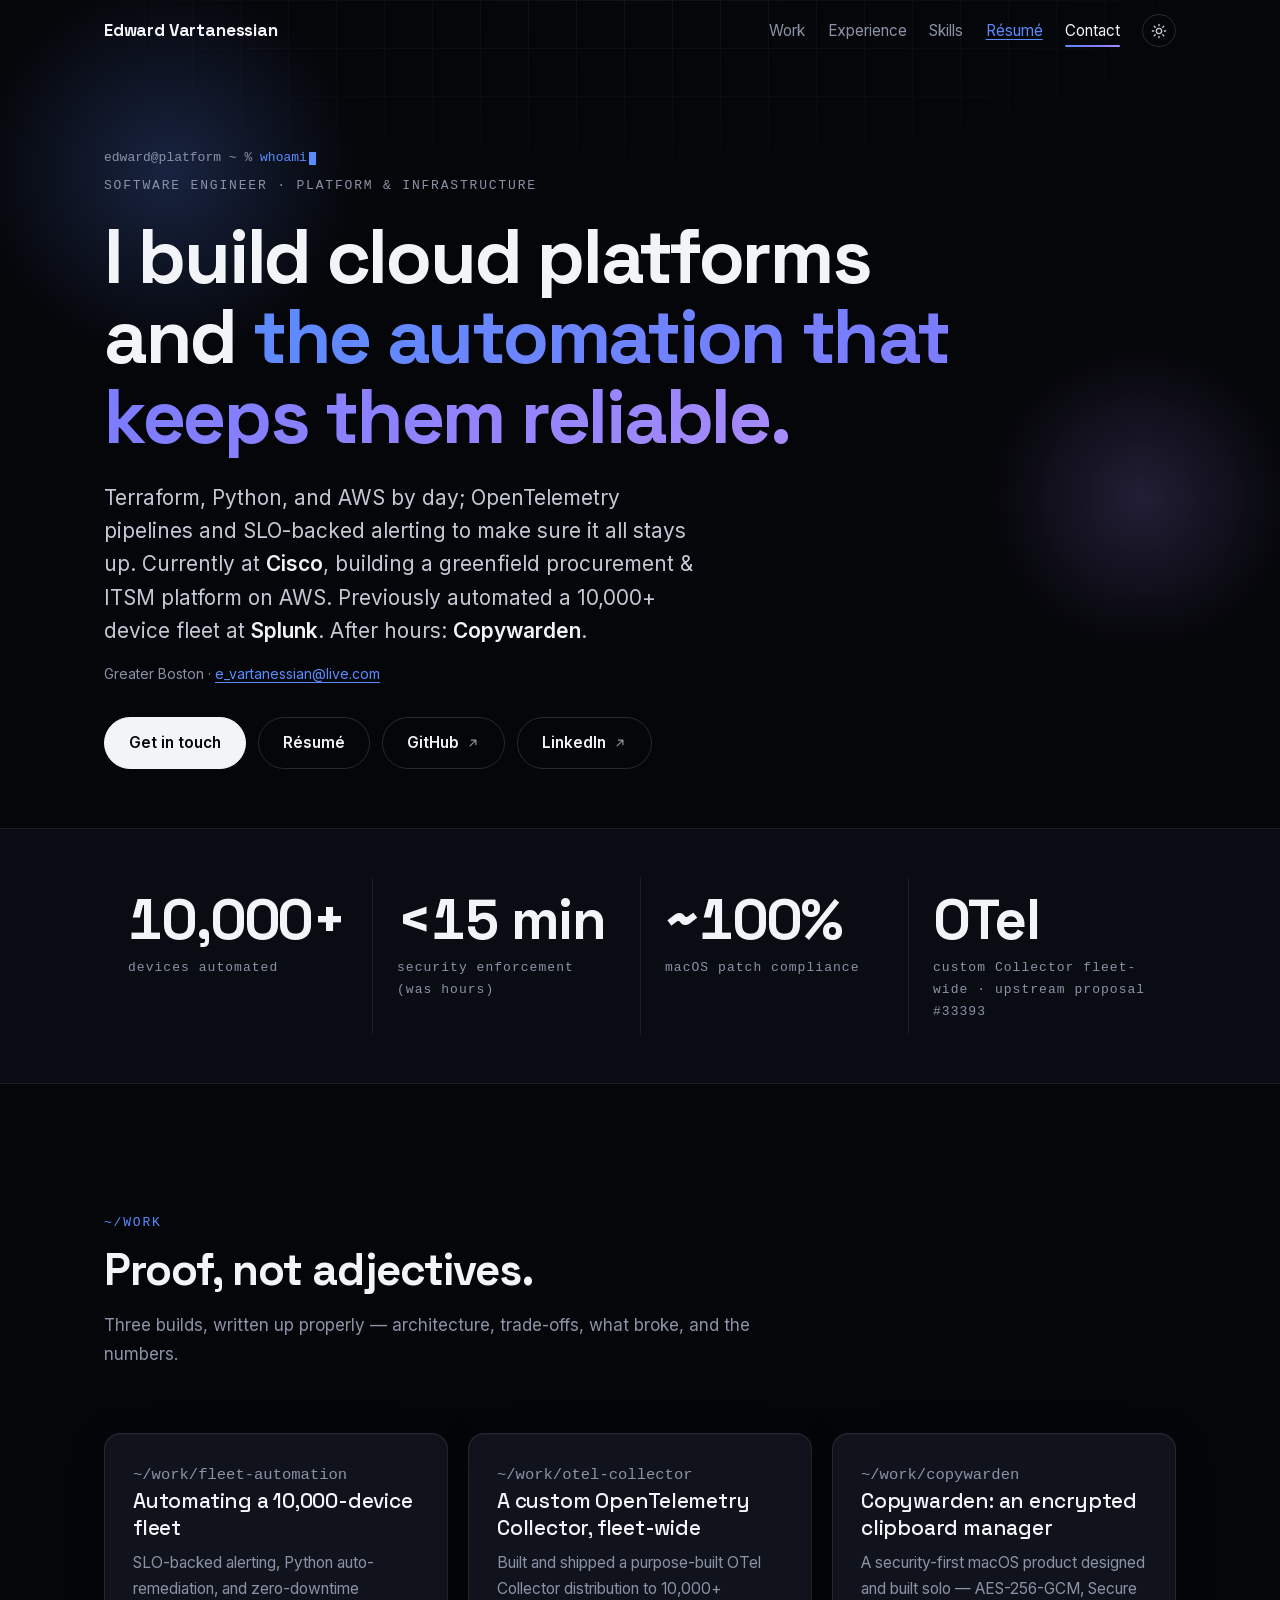
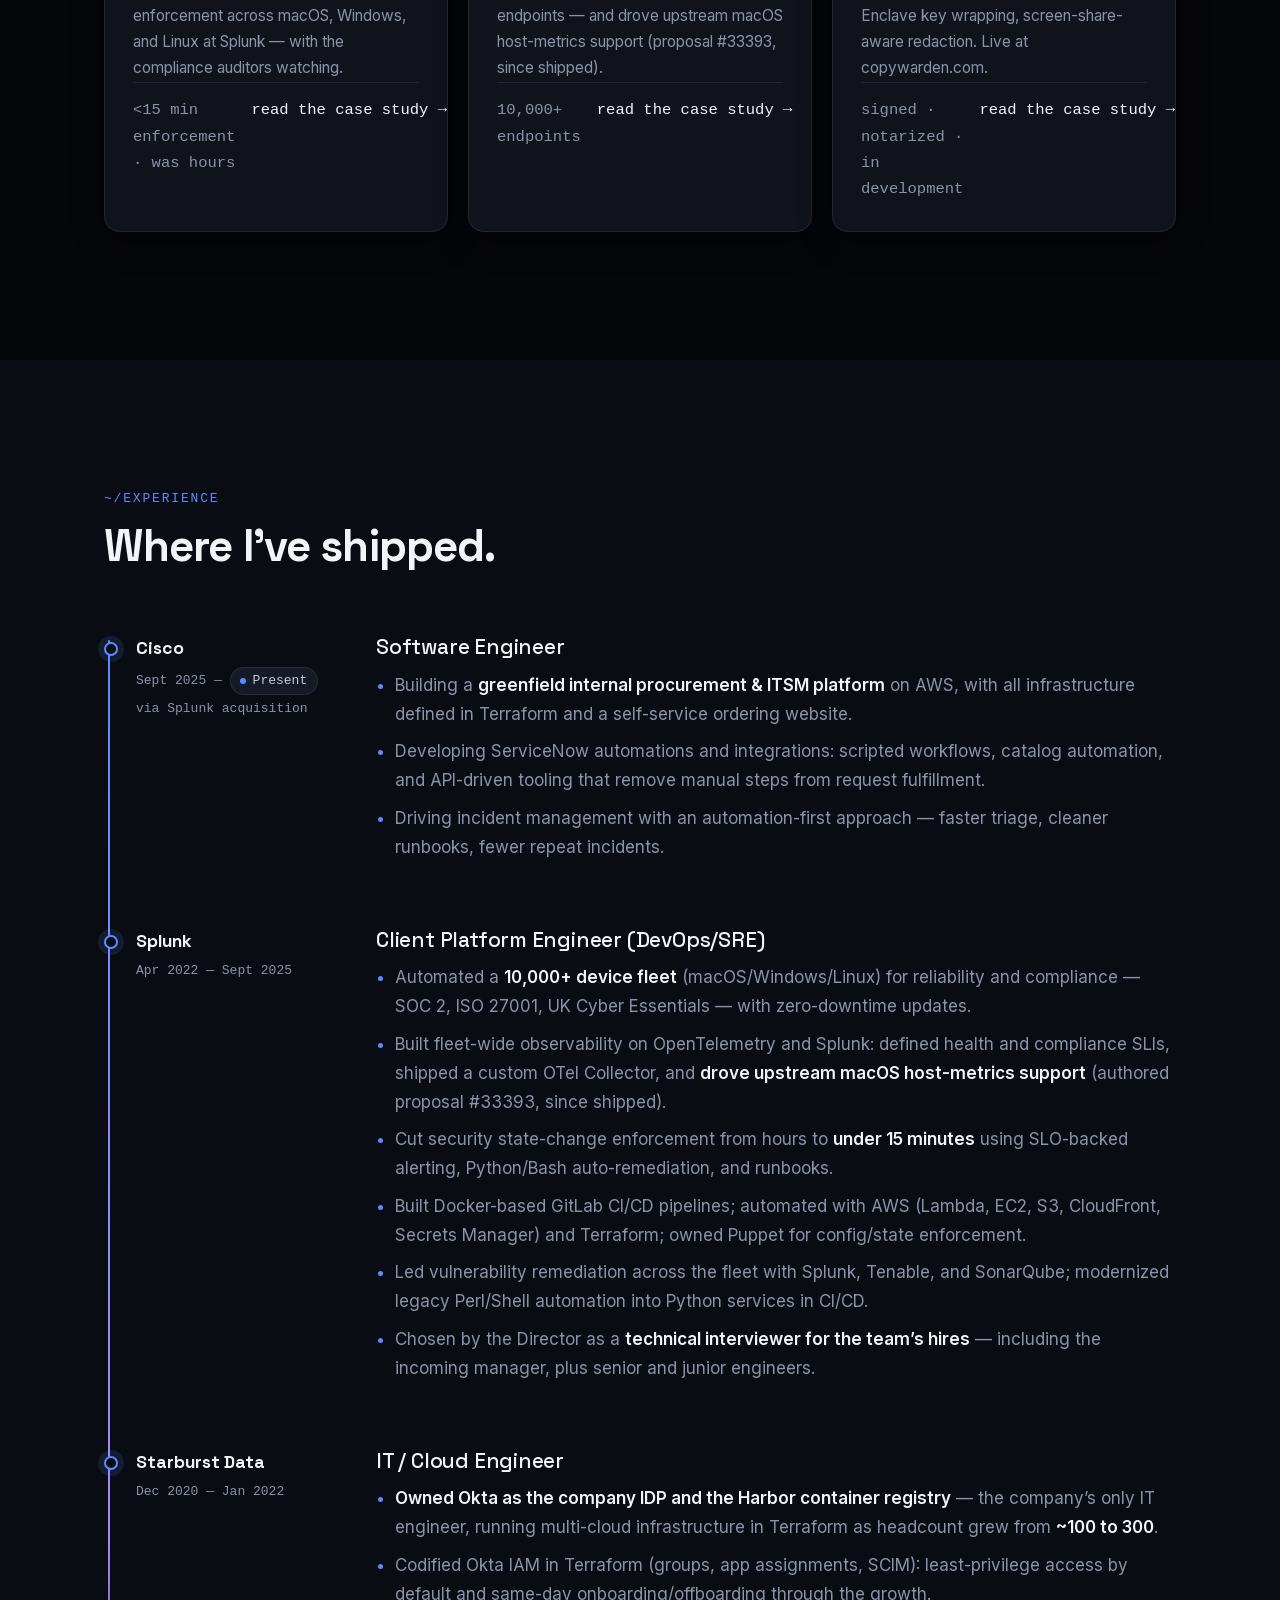
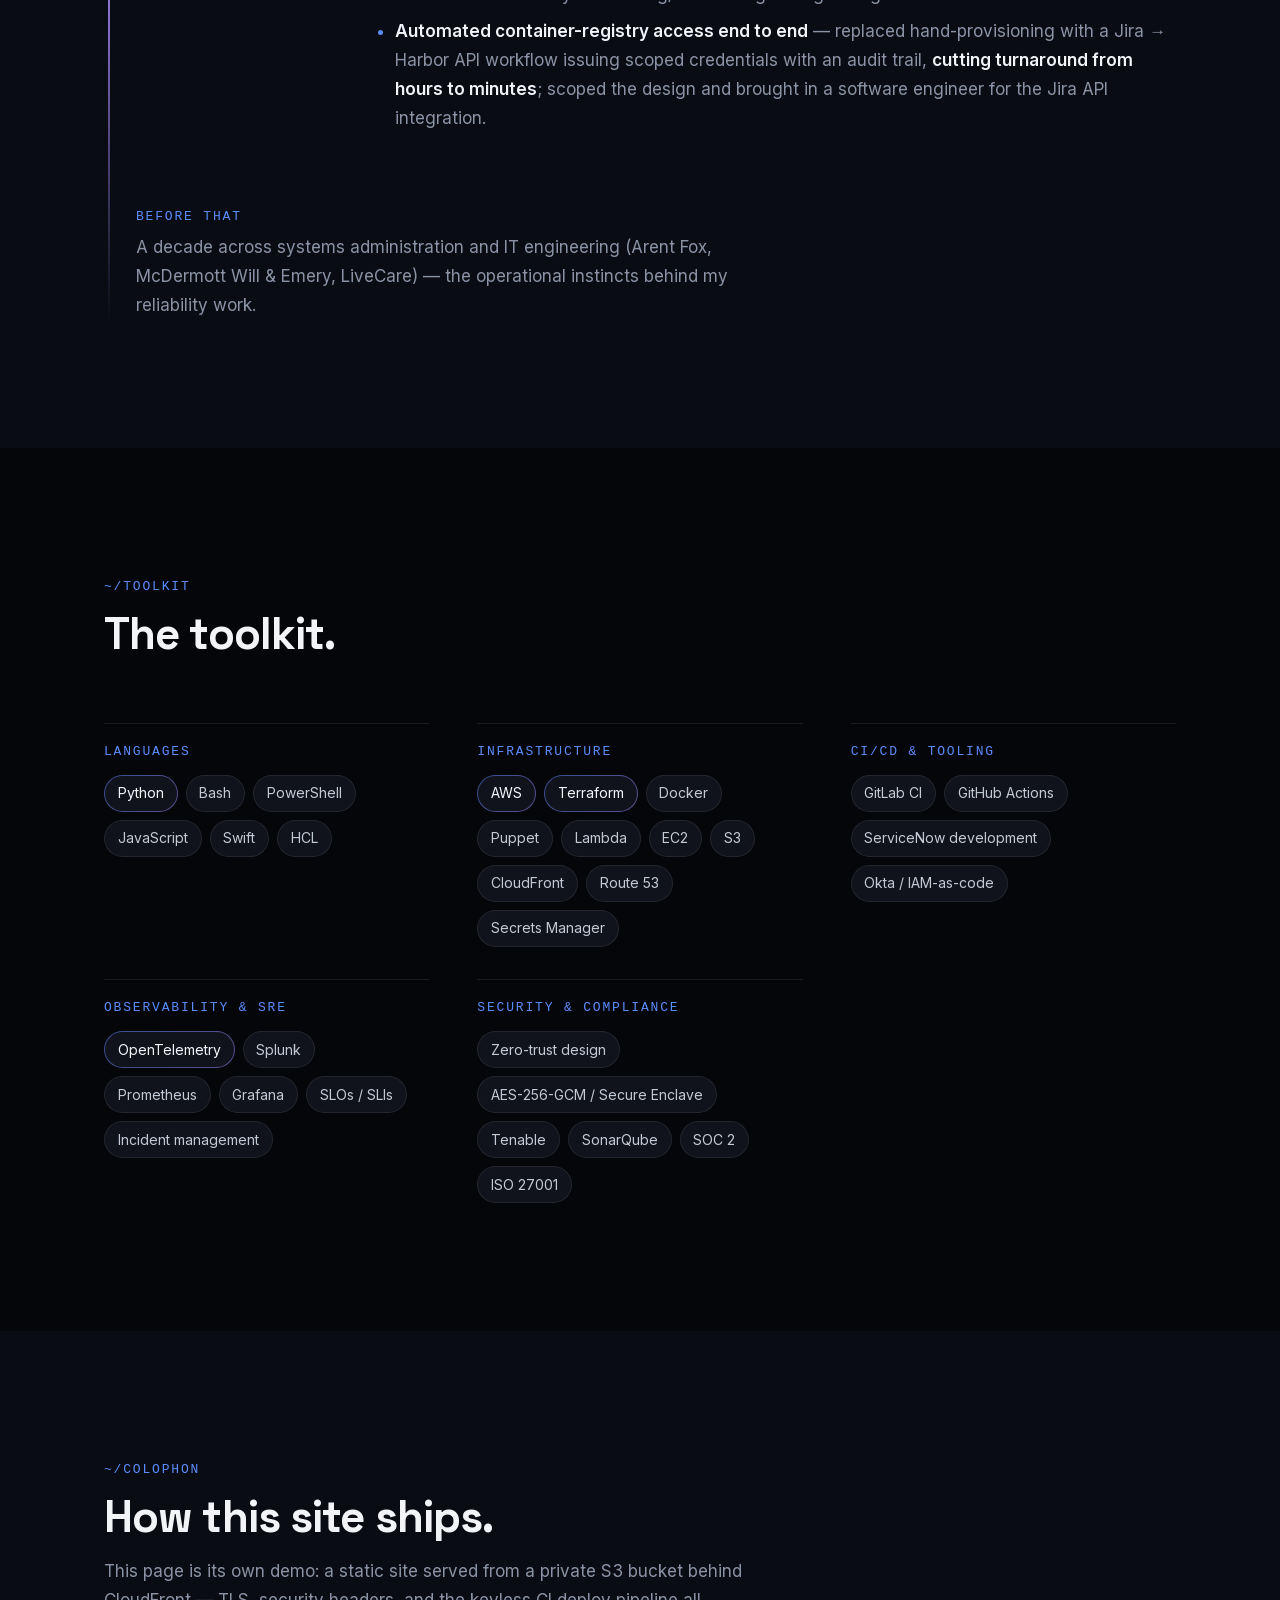
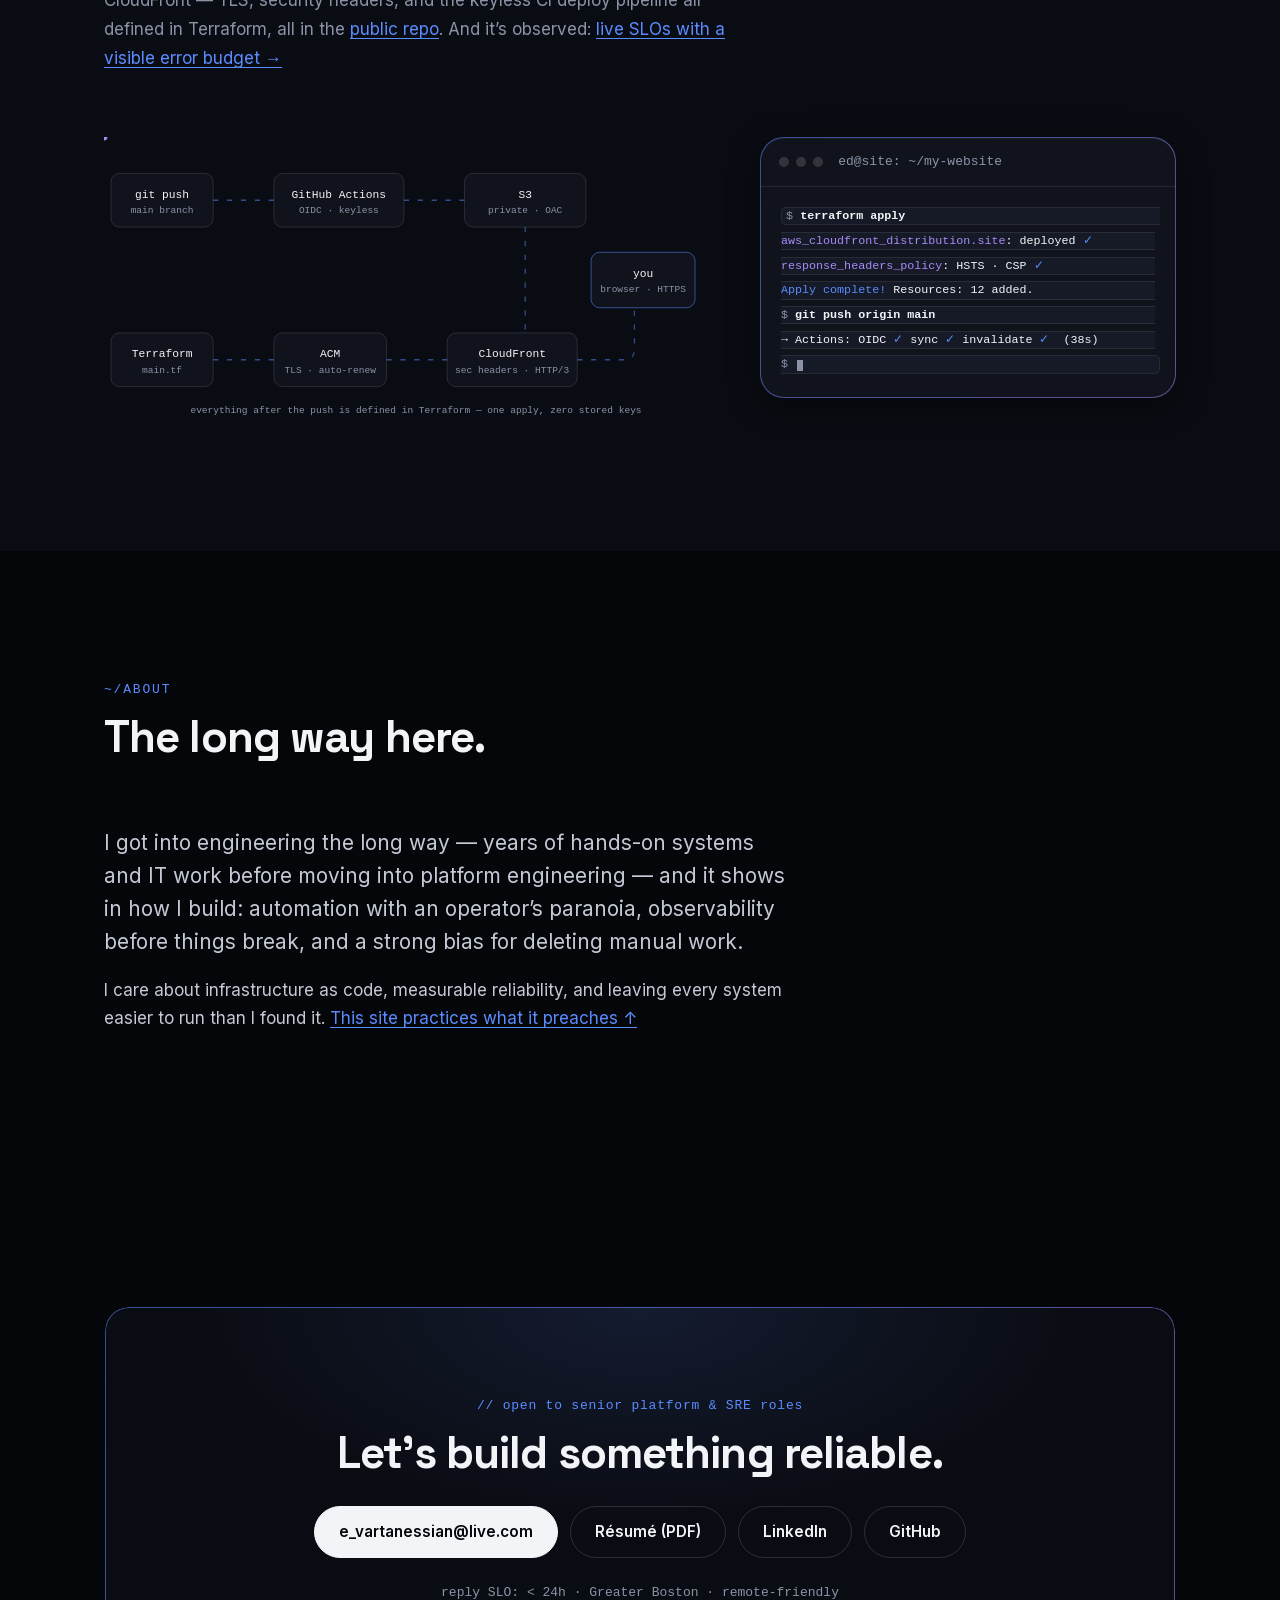
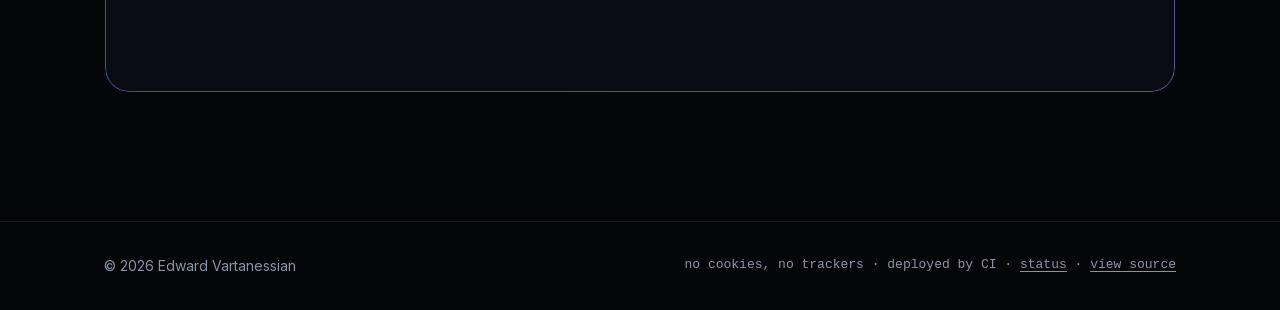
==== index.html @ 8033a89b "Surface the hiring-panel credential; it was missing from the PDF Ed was chosen by his Director to in" ====
<!DOCTYPE html>
<html lang="en">
<head>
  <meta charset="UTF-8">
  <meta name="viewport" content="width=device-width, initial-scale=1.0">
  <title>Edward Vartanessian — Software Engineer, Platform &amp; Infrastructure</title>
  <meta name="description" content="Edward Vartanessian is a software engineer in Greater Boston who builds cloud platforms and the automation that keeps them reliable — Terraform, Python, AWS, and OpenTelemetry observability.">
  <link rel="canonical" href="https://evartanessian.dev/">
  <meta property="og:title" content="Edward Vartanessian — Software Engineer, Platform &amp; Infrastructure">
  <meta property="og:description" content="I build cloud platforms and the automation that keeps them reliable.">
  <meta property="og:type" content="website">
  <meta property="og:url" content="https://evartanessian.dev/">
  <meta property="og:image" content="https://evartanessian.dev/assets/og/home.png">
  <meta name="theme-color" content="#05060a">
  <link rel="icon" href="assets/favicon.svg" type="image/svg+xml">
  <link rel="apple-touch-icon" href="assets/apple-touch-icon.png">
  <script src="theme-init.js"></script>
  <link rel="stylesheet" href="styles.css">
  <script type="application/ld+json">
  {
    "@context": "https://schema.org",
    "@type": "Person",
    "name": "Edward Vartanessian",
    "jobTitle": "Software Engineer — Platform & Infrastructure",
    "url": "https://evartanessian.dev",
    "email": "mailto:e_vartanessian@live.com",
    "sameAs": [
      "https://www.linkedin.com/in/evartanessian",
      "https://github.com/eddiev2",
      "https://copywarden.com"
    ],
    "address": { "@type": "PostalAddress", "addressLocality": "Boston", "addressRegion": "MA", "addressCountry": "US" }
  }
  </script>
</head>
<body>
  <a class="skip-link" href="#main">Skip to content</a>

  <header class="site-header" id="site-header">
    <nav class="nav" aria-label="Primary">
      <a class="nav-name" href="#top">Edward Vartanessian</a>
      <div class="nav-links">
        <a href="#work" data-spy>Work</a>
        <a href="#experience" data-spy>Experience</a>
        <a href="#skills" data-spy class="nav-hide-sm">Skills</a>
        <a href="resume.pdf" class="nav-hide-sm">Résumé</a>
        <a href="#contact" data-spy>Contact</a>
        <button id="theme-toggle" class="theme-toggle" aria-label="Switch to light theme" title="Toggle theme">
          <svg class="icon-sun" viewBox="0 0 24 24" width="16" height="16" fill="none" stroke="currentColor" stroke-width="2" stroke-linecap="round" aria-hidden="true"><circle cx="12" cy="12" r="4"/><path d="M12 2v2m0 16v2M4.9 4.9l1.4 1.4m11.4 11.4 1.4 1.4M2 12h2m16 0h2M4.9 19.1l1.4-1.4m11.4-11.4 1.4-1.4"/></svg>
          <svg class="icon-moon" viewBox="0 0 24 24" width="16" height="16" fill="none" stroke="currentColor" stroke-width="2" stroke-linecap="round" stroke-linejoin="round" aria-hidden="true"><path d="M21 12.8A9 9 0 1 1 11.2 3a7 7 0 0 0 9.8 9.8Z"/></svg>
        </button>
      </div>
    </nav>
  </header>

  <main id="main">
    <div id="nav-sentinel" aria-hidden="true"></div>

    <!-- ======================= Hero ======================= -->
    <section class="hero" id="top">
      <div class="hero-bg" aria-hidden="true">
        <div class="hero-grid"></div>
        <div class="orb orb-a"></div>
        <div class="orb orb-b"></div>
      </div>
      <div class="container hero-inner">
        <p class="hero-term" aria-label="Terminal prompt: whoami">
          <span class="prompt">edward@platform ~ %</span>
          <span id="typed">whoami</span><span class="caret" aria-hidden="true"></span>
        </p>
        <p class="hero-kicker hero-role">Software Engineer · Platform &amp; Infrastructure</p>
        <h1 class="hero-title">I build cloud platforms and <span class="gradient-text">the automation that keeps them&nbsp;reliable.</span></h1>
        <p class="hero-sub">
          Terraform, Python, and AWS by day; OpenTelemetry pipelines and SLO-backed alerting to
          make sure it all stays up. Currently at <strong>Cisco</strong>, building a greenfield
          procurement &amp; ITSM platform on AWS. Previously automated a 10,000+ device fleet at
          <strong>Splunk</strong>. After hours: <strong>Copywarden</strong>.
        </p>
        <p class="hero-meta">Greater Boston · <a href="mailto:e_vartanessian@live.com">e_vartanessian@live.com</a></p>
        <div class="hero-actions">
          <a class="btn btn-primary" href="#contact">Get in touch</a>
          <a class="btn" href="resume.pdf">Résumé</a>
          <a class="btn" href="https://github.com/eddiev2" rel="me noopener" target="_blank">GitHub<svg viewBox="0 0 24 24" width="14" height="14" fill="none" stroke="currentColor" stroke-width="2" stroke-linecap="round" stroke-linejoin="round" aria-hidden="true"><path d="M7 17 17 7M9 7h8v8"/></svg></a>
          <a class="btn" href="https://www.linkedin.com/in/evartanessian" rel="me noopener" target="_blank">LinkedIn<svg viewBox="0 0 24 24" width="14" height="14" fill="none" stroke="currentColor" stroke-width="2" stroke-linecap="round" stroke-linejoin="round" aria-hidden="true"><path d="M7 17 17 7M9 7h8v8"/></svg></a>
        </div>
      </div>
    </section>

    <!-- ======================= Stats ======================= -->
    <section class="stats" aria-label="Career statistics">
      <div class="container">
        <dl class="stats-grid">
          <div class="stat" data-reveal>
            <dd class="stat-value" data-count-to="10000" data-suffix="+">10,000+</dd>
            <dt class="stat-label">devices automated</dt>
          </div>
          <div class="stat" data-reveal style="--reveal-delay: 80ms">
            <dd class="stat-value" data-count-to="15" data-prefix="&lt;" data-suffix=" min">&lt;15 min</dd>
            <dt class="stat-label">security enforcement (was hours)</dt>
          </div>
          <div class="stat" data-reveal style="--reveal-delay: 160ms">
            <dd class="stat-value" data-count-to="100" data-prefix="~" data-suffix="%">~100%</dd>
            <dt class="stat-label">macOS patch compliance</dt>
          </div>
          <div class="stat" data-reveal style="--reveal-delay: 240ms">
            <dd class="stat-value stat-badge">OTel</dd>
            <dt class="stat-label">custom Collector fleet-wide · upstream proposal #33393</dt>
          </div>
        </dl>
      </div>
    </section>

    <!-- ======================= Selected work ======================= -->
    <section class="section" id="work">
      <div class="container">
        <header class="section-head" data-reveal>
          <p class="eyebrow">~/work</p>
          <h2>Proof, not adjectives.</h2>
          <p class="section-sub">Three builds, written up properly — architecture, trade-offs, what
            broke, and the numbers.</p>
        </header>
        <div class="cards">
          <a class="card card-link" href="work/fleet-automation.html" data-reveal>
            <p class="card-path">~/work/fleet-automation</p>
            <h3>Automating a 10,000-device fleet</h3>
            <p>
              SLO-backed alerting, Python auto-remediation, and zero-downtime enforcement across
              macOS, Windows, and Linux at Splunk — with the compliance auditors watching.
            </p>
            <p class="card-cta"><span>&lt;15 min enforcement · was hours</span><span class="cta-read">read the case study →</span></p>
          </a>
          <a class="card card-link" href="work/otel-collector.html" data-reveal style="--reveal-delay: 80ms">
            <p class="card-path">~/work/otel-collector</p>
            <h3>A custom OpenTelemetry Collector, fleet-wide</h3>
            <p>
              Built and shipped a purpose-built OTel Collector distribution to 10,000+ endpoints —
              and drove upstream macOS host-metrics support (proposal #33393, since shipped).
            </p>
            <p class="card-cta"><span>10,000+ endpoints</span><span class="cta-read">read the case study →</span></p>
          </a>
          <a class="card card-link" href="work/copywarden.html" data-reveal style="--reveal-delay: 160ms">
            <p class="card-path">~/work/copywarden</p>
            <h3>Copywarden: an encrypted clipboard manager</h3>
            <p>
              A security-first macOS product designed and built solo — AES-256-GCM,
              Secure Enclave key wrapping, screen-share-aware redaction. Live at copywarden.com.
            </p>
            <p class="card-cta"><span>signed · notarized · in development</span><span class="cta-read">read the case study →</span></p>
          </a>
        </div>
      </div>
    </section>

    <!-- ======================= Experience ======================= -->
    <section class="section section-alt" id="experience">
      <div class="container">
        <header class="section-head" data-reveal>
          <p class="eyebrow">~/experience</p>
          <h2>Where I&rsquo;ve shipped.</h2>
        </header>

        <div class="timeline">
          <article class="job" data-reveal>
            <div class="job-side">
              <p class="job-company">Cisco</p>
              <p class="job-dates">Sept 2025 — <span class="pill-present"><span class="pulse-dot" aria-hidden="true"></span>Present</span></p>
              <p class="job-note">via Splunk acquisition</p>
            </div>
            <div class="job-body">
              <h3>Software Engineer</h3>
              <ul>
                <li>Building a <strong>greenfield internal procurement &amp; ITSM platform</strong> on AWS,
                    with all infrastructure defined in Terraform and a self-service ordering website.</li>
                <li>Developing ServiceNow automations and integrations: scripted workflows, catalog
                    automation, and API-driven tooling that remove manual steps from request fulfillment.</li>
                <li>Driving incident management with an automation-first approach — faster triage,
                    cleaner runbooks, fewer repeat incidents.</li>
              </ul>
            </div>
          </article>

          <article class="job" data-reveal>
            <div class="job-side">
              <p class="job-company">Splunk</p>
              <p class="job-dates">Apr 2022 — Sept 2025</p>
            </div>
            <div class="job-body">
              <h3>Client Platform Engineer (DevOps/SRE)</h3>
              <ul>
                <li>Automated a <strong>10,000+ device fleet</strong> (macOS/Windows/Linux) for reliability
                    and compliance — SOC 2, ISO 27001, UK Cyber Essentials — with zero-downtime updates.</li>
                <li>Built fleet-wide observability on OpenTelemetry and Splunk: defined health and
                    compliance SLIs, shipped a custom OTel Collector, and <strong>drove upstream macOS
                    host-metrics support</strong> (authored proposal #33393, since shipped).</li>
                <li>Cut security state-change enforcement from hours to <strong>under 15 minutes</strong>
                    using SLO-backed alerting, Python/Bash auto-remediation, and runbooks.</li>
                <li>Built Docker-based GitLab CI/CD pipelines; automated with AWS (Lambda, EC2, S3,
                    CloudFront, Secrets Manager) and Terraform; owned Puppet for config/state enforcement.</li>
                <li>Led vulnerability remediation across the fleet with Splunk, Tenable, and SonarQube;
                    modernized legacy Perl/Shell automation into Python services in CI/CD.</li>
                <li>Chosen by the Director as a <strong>technical interviewer for the team&rsquo;s
                    hires</strong> — including the incoming manager, plus senior and junior engineers.</li>
              </ul>
            </div>
          </article>

          <article class="job" data-reveal>
            <div class="job-side">
              <p class="job-company">Starburst Data</p>
              <p class="job-dates">Dec 2020 — Jan 2022</p>
            </div>
            <div class="job-body">
              <h3>IT / Cloud Engineer</h3>
              <ul>
                <li><strong>Owned Okta as the company IDP and the Harbor container registry</strong> —
                    the company&rsquo;s only IT engineer, running multi-cloud infrastructure in Terraform
                    as headcount grew from <strong>~100 to 300</strong>.</li>
                <li>Codified Okta IAM in Terraform (groups, app assignments, SCIM): least-privilege
                    access by default and same-day onboarding/offboarding through the growth.</li>
                <li><strong>Automated container-registry access end to end</strong> — replaced
                    hand-provisioning with a Jira → Harbor API workflow issuing scoped credentials with
                    an audit trail, <strong>cutting turnaround from hours to minutes</strong>; scoped
                    the design and brought in a software engineer for the Jira API integration.</li>
              </ul>
            </div>
          </article>

          <p class="earlier" data-reveal>
            <span class="eyebrow">before that</span>
            A decade across systems administration and IT engineering (Arent Fox, McDermott Will &amp;
            Emery, LiveCare) — the operational instincts behind my reliability work.
          </p>
        </div>
      </div>
    </section>

    <!-- ======================= Skills ======================= -->
    <section class="section" id="skills">
      <div class="container">
        <header class="section-head" data-reveal>
          <p class="eyebrow">~/toolkit</p>
          <h2>The toolkit.</h2>
        </header>
        <div class="skills-grid">
          <div class="skill-group" data-reveal>
            <h3 class="eyebrow">Languages</h3>
            <ul class="chips">
              <li class="chip chip-hi">Python</li><li class="chip">Bash</li><li class="chip">PowerShell</li><li class="chip">JavaScript</li><li class="chip">Swift</li><li class="chip">HCL</li>
            </ul>
          </div>
          <div class="skill-group" data-reveal style="--reveal-delay: 60ms">
            <h3 class="eyebrow">Infrastructure</h3>
            <ul class="chips">
              <li class="chip chip-hi">AWS</li><li class="chip chip-hi">Terraform</li><li class="chip">Docker</li><li class="chip">Puppet</li><li class="chip">Lambda</li><li class="chip">EC2</li><li class="chip">S3</li><li class="chip">CloudFront</li><li class="chip">Route 53</li><li class="chip">Secrets Manager</li>
            </ul>
          </div>
          <div class="skill-group" data-reveal style="--reveal-delay: 120ms">
            <h3 class="eyebrow">CI/CD &amp; Tooling</h3>
            <ul class="chips">
              <li class="chip">GitLab CI</li><li class="chip">GitHub Actions</li><li class="chip">ServiceNow development</li><li class="chip">Okta / IAM-as-code</li>
            </ul>
          </div>
          <div class="skill-group" data-reveal style="--reveal-delay: 180ms">
            <h3 class="eyebrow">Observability &amp; SRE</h3>
            <ul class="chips">
              <li class="chip chip-hi">OpenTelemetry</li><li class="chip">Splunk</li><li class="chip">Prometheus</li><li class="chip">Grafana</li><li class="chip">SLOs / SLIs</li><li class="chip">Incident management</li>
            </ul>
          </div>
          <div class="skill-group" data-reveal style="--reveal-delay: 240ms">
            <h3 class="eyebrow">Security &amp; Compliance</h3>
            <ul class="chips">
              <li class="chip">Zero-trust design</li><li class="chip">AES-256-GCM / Secure Enclave</li><li class="chip">Tenable</li><li class="chip">SonarQube</li><li class="chip">SOC 2</li><li class="chip">ISO 27001</li>
            </ul>
          </div>
        </div>
      </div>
    </section>

    <!-- ======================= Built in public ======================= -->
    <section class="section section-alt" id="colophon">
      <div class="container">
        <header class="section-head" data-reveal>
          <p class="eyebrow">~/colophon</p>
          <h2>How this site ships.</h2>
          <p class="section-sub">This page is its own demo: a static site served from a
            private S3 bucket behind CloudFront — TLS, security headers, and the keyless CI deploy
            pipeline all defined in Terraform, all in the
            <a href="https://github.com/eddiev2" rel="noopener" target="_blank">public repo</a>.
            And it&rsquo;s observed: <a href="observability.html">live SLOs with a visible error
            budget →</a></p>
        </header>
        <div class="colophon-grid">
          <figure class="diagram-wrap" data-reveal>
            <svg class="diagram" viewBox="0 0 720 330" role="img" aria-labelledby="diag-title diag-desc">
              <title id="diag-title">Deployment architecture</title>
              <desc id="diag-desc">git push triggers GitHub Actions, which assumes an AWS role via OIDC with no stored keys and syncs the site to a private S3 bucket. CloudFront serves the bucket over HTTPS with security headers, using an auto-renewing ACM certificate. Terraform defines all of the AWS infrastructure.</desc>
              <g class="d-row">
                <rect x="8" y="42" width="118" height="62" rx="10"/>
                <text x="67" y="70" class="d-label">git push</text>
                <text x="67" y="88" class="d-sub">main branch</text>

                <rect x="196" y="42" width="150" height="62" rx="10"/>
                <text x="271" y="70" class="d-label">GitHub Actions</text>
                <text x="271" y="88" class="d-sub">OIDC · keyless</text>

                <rect x="416" y="42" width="140" height="62" rx="10"/>
                <text x="486" y="70" class="d-label">S3</text>
                <text x="486" y="88" class="d-sub">private · OAC</text>

                <path class="d-edge" d="M126 73 H196"/>
                <path class="d-edge" d="M346 73 H416"/>
                <path class="d-edge" d="M486 104 V226"/>
              </g>
              <g class="d-you">
                <rect x="562" y="133" width="120" height="64" rx="10"/>
                <text x="622" y="161" class="d-label">you</text>
                <text x="622" y="179" class="d-sub">browser · HTTPS</text>
              </g>
              <g class="d-row">
                <rect x="8" y="226" width="118" height="62" rx="10"/>
                <text x="67" y="254" class="d-label">Terraform</text>
                <text x="67" y="272" class="d-sub">main.tf</text>

                <rect x="196" y="226" width="130" height="62" rx="10"/>
                <text x="261" y="254" class="d-label">ACM</text>
                <text x="261" y="272" class="d-sub">TLS · auto-renew</text>

                <rect x="396" y="226" width="150" height="62" rx="10"/>
                <text x="471" y="254" class="d-label">CloudFront</text>
                <text x="471" y="272" class="d-sub">sec headers · HTTP/3</text>

                <path class="d-edge" d="M126 257 H196"/>
                <path class="d-edge" d="M326 257 H396"/>
                <path class="d-edge" d="M546 257 H600 Q612 257 612 245 V197"/>
                <text x="360" y="318" class="d-sub">everything after the push is defined in Terraform — one apply, zero stored keys</text>
              </g>
              <circle class="packet" r="4" aria-hidden="true"/>
            </svg>
            <figcaption class="visually-hidden">Architecture of this website&rsquo;s deployment pipeline.</figcaption>
          </figure>

          <div class="terminal" data-reveal style="--reveal-delay: 120ms">
            <div class="terminal-bar" aria-hidden="true">
              <span class="t-dot"></span><span class="t-dot"></span><span class="t-dot"></span>
              <span class="t-title">ed@site: ~/my-website</span>
            </div>
            <pre class="terminal-body" aria-label="Terminal output of terraform apply and git push"><code><span class="t-line"><span class="t-prompt">$</span> <span class="t-cmd">terraform apply</span></span>
<span class="t-line"><span class="t-res">aws_cloudfront_distribution.site</span>: deployed <span class="t-ok">✓</span></span>
<span class="t-line"><span class="t-res">response_headers_policy</span>: HSTS · CSP <span class="t-ok">✓</span></span>
<span class="t-line"><span class="t-ok">Apply complete!</span> Resources: 12 added.</span>
<span class="t-line"><span class="t-prompt">$</span> <span class="t-cmd">git push origin main</span></span>
<span class="t-line">→ Actions: OIDC <span class="t-ok">✓</span> sync <span class="t-ok">✓</span> invalidate <span class="t-ok">✓</span>  (38s)</span>
<span class="t-line"><span class="t-prompt">$</span> <span class="t-caret"></span></span></code></pre>
          </div>
        </div>
      </div>
    </section>

    <!-- ======================= About ======================= -->
    <section class="section" id="about">
      <div class="container">
        <header class="section-head" data-reveal>
          <p class="eyebrow">~/about</p>
          <h2>The long way here.</h2>
        </header>
        <div class="about-body" data-reveal>
          <p class="lead">
            I got into engineering the long way — years of hands-on systems and IT work before
            moving into platform engineering — and it shows in how I build: automation with an
            operator&rsquo;s paranoia, observability before things break, and a strong bias for
            deleting manual work.
          </p>
          <p>
            I care about infrastructure as code, measurable reliability, and leaving every system
            easier to run than I found it. <a href="#colophon">This site practices what it preaches ↑</a>
          </p>
        </div>
      </div>
    </section>

    <!-- ======================= Contact ======================= -->
    <section class="section" id="contact">
      <div class="container">
        <div class="cta" data-reveal>
          <p class="eyebrow">// open to senior platform &amp; SRE roles</p>
          <h2>Let&rsquo;s build something reliable.</h2>
          <div class="cta-actions">
            <a class="btn btn-primary" href="mailto:e_vartanessian@live.com">e_vartanessian@live.com</a>
            <a class="btn" href="resume.pdf">Résumé (PDF)</a>
            <a class="btn" href="https://www.linkedin.com/in/evartanessian" rel="me noopener" target="_blank">LinkedIn</a>
            <a class="btn" href="https://github.com/eddiev2" rel="me noopener" target="_blank">GitHub</a>
          </div>
          <p class="cta-slo">reply SLO: &lt; 24h · Greater Boston · remote-friendly</p>
        </div>
      </div>
    </section>
  </main>

  <footer class="site-footer">
    <div class="container footer-row">
      <p>© 2026 Edward Vartanessian</p>
      <p class="footer-mono">no cookies, no trackers · deployed by CI · <a href="observability.html">status</a> · <a href="https://github.com/eddiev2" rel="noopener" target="_blank">view source</a></p>
    </div>
  </footer>

  <script src="script.js"></script>
  <script src="rum.js" defer></script>
</body>
</html>
---- styles.css ----
/* ===========================================================================
   Edward Vartanessian — personal site v2
   Dark-first. Vanilla CSS, no build step. Space Grotesk + Inter + system mono.
   Motion: transform/opacity only, fully gated behind prefers-reduced-motion.
   =========================================================================== */

/* Self-hosted variable fonts (latin subset) — no third-party requests. */
@font-face {
  font-family: "Space Grotesk";
  src: url("assets/fonts/space-grotesk-var-latin.woff2") format("woff2");
  font-weight: 300 700;
  font-style: normal;
  font-display: swap;
  unicode-range: U+0000-00FF, U+0131, U+0152-0153, U+02BB-02BC, U+02C6, U+02DA, U+02DC, U+2000-206F, U+2074, U+20AC, U+2122, U+2191, U+2193, U+2212, U+2215, U+FEFF, U+FFFD;
}
@font-face {
  font-family: "Inter";
  src: url("assets/fonts/inter-var-latin.woff2") format("woff2");
  font-weight: 100 900;
  font-style: normal;
  font-display: swap;
  unicode-range: U+0000-00FF, U+0131, U+0152-0153, U+02BB-02BC, U+02C6, U+02DA, U+02DC, U+2000-206F, U+2074, U+20AC, U+2122, U+2191, U+2193, U+2212, U+2215, U+FEFF, U+FFFD;
}

/* Metric-tuned fallback so the display face doesn't jump on font swap */
@font-face {
  font-family: "Space Grotesk Fallback";
  src: local("Arial");
  size-adjust: 105%;
  ascent-override: 98%;
}

/* ----------------------------- Tokens: dark (default) -------------------- */
:root {
  --bg-0: #05060a;
  --bg-1: #0a0c13;
  --surface: #10131c;
  --surface-2: #161a26;
  --border: rgba(255, 255, 255, 0.08);
  --border-strong: rgba(255, 255, 255, 0.14);
  --text-hi: #f2f4f8;
  --text: #c3c9d5;
  --text-muted: #8a93a6;
  --accent: #5b8cff;
  --accent-2: #a78bfa;
  --grad: linear-gradient(135deg, #5b8cff 0%, #7c7cff 50%, #a78bfa 100%);
  --grad-border: linear-gradient(135deg, rgba(91, 140, 255, 0.55), rgba(167, 139, 250, 0.55));
  --glow-blue: rgba(91, 140, 255, 0.22);
  --glow-purple: rgba(167, 139, 250, 0.18);
  --btn-bg: #f2f4f8;
  --btn-fg: #05060a;
  --nav-bg: rgba(5, 6, 10, 0.62);
  --grid-line: rgba(255, 255, 255, 0.045);
  --shadow-card: inset 0 1px 0 rgba(255, 255, 255, 0.04), 0 8px 32px rgba(0, 0, 0, 0.45);
  --shadow-glow: 0 0 48px -12px rgba(91, 140, 255, 0.35);
  --font-display: "Space Grotesk", "Space Grotesk Fallback", "Helvetica Neue", Arial, sans-serif;
  --font-body: "Inter", -apple-system, "Segoe UI", Roboto, "Helvetica Neue", Arial, sans-serif;
  --font-mono: ui-monospace, "SF Mono", SFMono-Regular, Menlo, Consolas, monospace;
  --container: 72rem;
  color-scheme: dark;
}

/* ----------------------------- Tokens: light ------------------------------ */
:root[data-theme="light"] {
  --bg-0: #fafbfe;
  --bg-1: #f2f4fa;
  --surface: #ffffff;
  --surface-2: #edf0f7;
  --border: rgba(11, 18, 32, 0.1);
  --border-strong: rgba(11, 18, 32, 0.18);
  --text-hi: #0b1220;
  --text: #333d52;
  --text-muted: #5a657d;
  --accent: #2557d6;
  --accent-2: #6d28d9;
  --grad: linear-gradient(135deg, #2557d6 0%, #4f46e5 50%, #6d28d9 100%);
  --grad-border: linear-gradient(135deg, rgba(37, 87, 214, 0.45), rgba(109, 40, 217, 0.45));
  --glow-blue: rgba(37, 87, 214, 0.1);
  --glow-purple: rgba(109, 40, 217, 0.08);
  --btn-bg: #0b1220;
  --btn-fg: #ffffff;
  --nav-bg: rgba(250, 251, 254, 0.72);
  --grid-line: rgba(11, 18, 32, 0.05);
  --shadow-card: 0 1px 2px rgba(11, 18, 32, 0.06), 0 12px 32px rgba(11, 18, 32, 0.08);
  --shadow-glow: 0 12px 40px -12px rgba(37, 87, 214, 0.25);
  color-scheme: light;
}

/* ----------------------------- Type scale --------------------------------- */
:root {
  --fs-display: clamp(2.6rem, 1.2rem + 5.5vw, 4.75rem);
  --fs-h2: clamp(1.8rem, 1.1rem + 2.6vw, 2.75rem);
  --fs-h3: clamp(1.125rem, 1rem + 0.4vw, 1.3rem);
  --fs-stat: clamp(2.25rem, 1.3rem + 3.2vw, 3.5rem);
  --fs-body: clamp(1rem, 0.96rem + 0.2vw, 1.0625rem);
  --fs-lead: clamp(1.1rem, 1rem + 0.6vw, 1.3rem);
  --fs-mono: 0.8125rem;
  --fs-small: 0.875rem;
}

/* ----------------------------- Base --------------------------------------- */
* { box-sizing: border-box; }

@media (prefers-reduced-motion: no-preference) {
  html { scroll-behavior: smooth; }
}

body {
  margin: 0;
  font-family: var(--font-body);
  font-size: var(--fs-body);
  line-height: 1.7;
  background: var(--bg-0);
  color: var(--text);
  -webkit-font-smoothing: antialiased;
  overflow-x: hidden;
}

h1, h2, h3 { font-family: var(--font-display); color: var(--text-hi); }
h2 { font-size: var(--fs-h2); font-weight: 700; letter-spacing: -0.02em; line-height: 1.1; margin: 0 0 1rem; }
h3 { font-size: var(--fs-h3); font-weight: 500; letter-spacing: -0.01em; line-height: 1.3; margin: 0 0 0.5rem; }

a { color: var(--accent); text-decoration-thickness: 1px; text-underline-offset: 3px; }
a:hover { color: var(--accent-2); }

:focus-visible { outline: 2px solid var(--accent); outline-offset: 3px; border-radius: 4px; }

::selection { background: rgba(91, 140, 255, 0.35); color: var(--text-hi); }
.gradient-text::selection { -webkit-text-fill-color: var(--text-hi); }

.container {
  max-width: var(--container);
  margin: 0 auto;
  padding-inline: clamp(1.25rem, 4vw, 2.5rem);
}

section { scroll-margin-top: 5.5rem; }

.visually-hidden {
  position: absolute; width: 1px; height: 1px; margin: -1px;
  clip-path: inset(50%); overflow: hidden; white-space: nowrap;
}

.skip-link {
  position: fixed;
  top: 0.75rem; left: -999px;
  background: var(--btn-bg); color: var(--btn-fg);
  padding: 0.55rem 1.1rem; border-radius: 999px;
  font-weight: 600; text-decoration: none;
  z-index: 100;
}
.skip-link:focus { left: 0.75rem; }

/* Eyebrow: the mono connective tissue */
.eyebrow {
  display: block;
  font-family: var(--font-mono);
  font-size: var(--fs-mono);
  font-weight: 400;
  text-transform: uppercase;
  letter-spacing: 0.14em;
  color: var(--accent);
  margin: 0 0 0.75rem;
}

/* Gradient text with graceful fallback */
.gradient-text { color: var(--accent); padding-right: 0.05em; }
@supports ((-webkit-background-clip: text) or (background-clip: text)) {
  .gradient-text {
    background: var(--grad);
    -webkit-background-clip: text;
    background-clip: text;
    -webkit-text-fill-color: transparent;
    color: var(--text-hi);
  }
}

/* ----------------------------- Nav ---------------------------------------- */
.site-header {
  position: fixed;
  inset: 0 0 auto;
  z-index: 10;
  border-bottom: 1px solid transparent;
  transition: background-color 0.25s ease, border-color 0.25s ease;
}

body.scrolled .site-header {
  background: var(--nav-bg);
  -webkit-backdrop-filter: blur(14px) saturate(1.4);
  backdrop-filter: blur(14px) saturate(1.4);
  border-bottom-color: var(--border);
}
@supports not (backdrop-filter: blur(1px)) {
  body.scrolled .site-header { background: var(--bg-0); }
}

.nav {
  max-width: var(--container);
  margin: 0 auto;
  padding: 0.85rem clamp(1.25rem, 4vw, 2.5rem);
  display: flex;
  align-items: center;
  justify-content: space-between;
  gap: 1rem;
}

.nav-name {
  font-family: var(--font-display);
  font-weight: 700;
  letter-spacing: -0.01em;
  color: var(--text-hi);
  text-decoration: none;
}

.nav-links { display: flex; align-items: center; gap: 1.4rem; font-size: 0.95rem; }

.nav-links a[data-spy] {
  position: relative;
  color: var(--text-muted);
  text-decoration: none;
  padding-block: 0.25rem;
}
.nav-links a[data-spy]::after {
  content: "";
  position: absolute;
  left: 0; right: 0; bottom: 0;
  height: 2px;
  background: var(--grad);
  border-radius: 2px;
  transform: scaleX(0);
  transform-origin: left;
  transition: transform 0.2s ease;
}
.nav-links a[data-spy]:hover,
.nav-links a[aria-current="true"] { color: var(--text-hi); }
.nav-links a[data-spy]:hover::after,
.nav-links a[aria-current="true"]::after { transform: scaleX(1); }

.theme-toggle {
  display: grid;
  place-items: center;
  border: 1px solid var(--border-strong);
  background: transparent;
  color: var(--text);
  border-radius: 999px;
  width: 2.1rem;
  height: 2.1rem;
  cursor: pointer;
  transition: border-color 0.2s ease, color 0.2s ease;
}
.theme-toggle:hover { border-color: var(--accent); color: var(--accent); }
.theme-toggle svg { grid-area: 1 / 1; transition: opacity 0.25s ease; }
/* dark shows sun (tap → light); light shows moon */
.icon-moon { opacity: 0; }
:root[data-theme="light"] .icon-sun { opacity: 0; }
:root[data-theme="light"] .icon-moon { opacity: 1; }

@media (max-width: 540px) {
  .nav-links { gap: 0.9rem; font-size: 0.88rem; }
  .nav-hide-sm { display: none; }
}

/* ----------------------------- Hero --------------------------------------- */
.hero {
  position: relative;
  min-height: min(92svh, 56rem);
  display: flex;
  align-items: center;
  overflow: hidden;
  padding-top: 5.5rem;
}

.hero-bg { position: absolute; inset: 0; pointer-events: none; }

.hero-grid {
  position: absolute;
  inset: 0 0 40% 0;
  background-image: url("data:image/svg+xml,%3Csvg xmlns='http://www.w3.org/2000/svg' width='48' height='48'%3E%3Cpath d='M48 .5H.5V48' fill='none' stroke='%23ffffff' stroke-opacity='.05'/%3E%3C/svg%3E");
  -webkit-mask-image: radial-gradient(ellipse 80% 60% at 50% 0%, black, transparent 72%);
  mask-image: radial-gradient(ellipse 80% 60% at 50% 0%, black, transparent 72%);
}
:root[data-theme="light"] .hero-grid {
  background-image: url("data:image/svg+xml,%3Csvg xmlns='http://www.w3.org/2000/svg' width='48' height='48'%3E%3Cpath d='M48 .5H.5V48' fill='none' stroke='%230b1220' stroke-opacity='.06'/%3E%3C/svg%3E");
}

.orb { position: absolute; aspect-ratio: 1; border-radius: 50%; will-change: auto; }
.orb-a {
  width: 60vmin;
  top: -12%; left: -8%;
  background: radial-gradient(closest-side, var(--glow-blue), transparent 70%);
}
.orb-b {
  width: 48vmin;
  top: 34%; right: -6%;
  background: radial-gradient(closest-side, var(--glow-purple), transparent 70%);
}

.hero-inner { position: relative; width: 100%; }

.hero-term {
  font-family: var(--font-mono);
  font-size: var(--fs-mono);
  margin: 0 0 0.4rem;
}
.hero-term .prompt { color: var(--text-muted); }
#typed { color: var(--accent); }

.caret, .t-caret {
  display: inline-block;
  width: 0.55em;
  height: 1em;
  margin-left: 2px;
  vertical-align: text-bottom;
  background: var(--accent);
}

.hero-kicker {
  font-family: var(--font-mono);
  font-size: var(--fs-mono);
  text-transform: uppercase;
  letter-spacing: 0.14em;
  color: var(--text-muted);
  margin: 0 0 1.25rem;
}

.hero-title {
  font-size: var(--fs-display);
  font-weight: 700;
  letter-spacing: -0.03em;
  line-height: 1.05;
  margin: 0 0 1.5rem;
  max-width: 18ch;
}

.hero-sub {
  font-size: var(--fs-lead);
  line-height: 1.6;
  color: var(--text);
  max-width: 46ch;
  margin: 0 0 0.9rem;
}
.hero-sub strong { color: var(--text-hi); font-weight: 600; }

.hero-meta { color: var(--text-muted); font-size: var(--fs-small); margin: 0 0 2rem; }

.hero-actions { display: flex; flex-wrap: wrap; gap: 0.75rem; }

.btn {
  display: inline-flex;
  align-items: center;
  gap: 0.45rem;
  padding: 0.75rem 1.5rem;
  border-radius: 999px;
  border: 1px solid var(--border-strong);
  background: transparent;
  color: var(--text-hi);
  text-decoration: none;
  font-weight: 600;
  font-size: 0.95rem;
  transition: transform 0.16s ease, border-color 0.16s ease, box-shadow 0.16s ease, color 0.16s ease;
}
.btn:hover { border-color: var(--accent); color: var(--text-hi); transform: translateY(-1px); }
.btn svg { opacity: 0.6; }

.btn-primary {
  background: var(--btn-bg);
  border-color: var(--btn-bg);
  color: var(--btn-fg);
}
.btn-primary:hover { color: var(--btn-fg); box-shadow: var(--shadow-glow); }


/* ----------------------------- Sections ----------------------------------- */
.section { padding-block: clamp(5rem, 10vw, 8.5rem); }
.section-alt { background: var(--bg-1); }

.section-head { margin-bottom: clamp(2.5rem, 5vw, 4rem); }
.section-sub { color: var(--text-muted); max-width: 60ch; margin: 0.75rem 0 0; }

/* ----------------------------- Stats --------------------------------------- */
.stats { border-block: 1px solid var(--border); background: var(--bg-1); }

.stats-grid {
  display: grid;
  grid-template-columns: repeat(auto-fit, minmax(11rem, 1fr));
  margin: 0;
  padding-block: clamp(2rem, 4vw, 3rem);
}

.stat { display: flex; flex-direction: column; padding: 0.75rem 1.5rem; }
.stat + .stat { border-left: 1px solid var(--border); }
@media (max-width: 780px) {
  .stat + .stat { border-left: none; }
  .stat { border-top: 1px solid var(--border); }
  .stats-grid > .stat:first-child { border-top: none; }
}

/* Solid numerals — the gradient is spent on the hero headline, nowhere else. */
.stat-value {
  order: 1;
  margin: 0;
  font-family: var(--font-display);
  font-size: var(--fs-stat);
  font-weight: 700;
  letter-spacing: -0.02em;
  line-height: 1.1;
  font-variant-numeric: tabular-nums;
  color: var(--text-hi);
}

.stat-label {
  order: 2;
  font-family: var(--font-mono);
  font-size: var(--fs-mono);
  letter-spacing: 0.08em;
  color: var(--text-muted);
  margin-top: 0.4rem;
}

/* ----------------------------- Cards --------------------------------------- */
.cards {
  display: grid;
  gap: 1.25rem;
}
@media (min-width: 900px) { .cards { grid-template-columns: repeat(3, 1fr); } }

.card {
  position: relative;
  background: var(--surface);
  border: 1px solid var(--border);
  border-radius: 16px;
  padding: 1.75rem;
  box-shadow: var(--shadow-card);
  transition: transform 0.22s ease, box-shadow 0.22s ease;
  overflow: hidden;
}
/* gradient border sheen, revealed on hover */
.card::before {
  content: "";
  position: absolute;
  inset: 0;
  border-radius: inherit;
  padding: 1px;
  background: var(--grad-border);
  -webkit-mask: linear-gradient(#000 0 0) content-box, linear-gradient(#000 0 0);
  mask: linear-gradient(#000 0 0) content-box, linear-gradient(#000 0 0);
  -webkit-mask-composite: xor;
  mask-composite: exclude;
  opacity: 0;
  transition: opacity 0.2s ease;
  pointer-events: none;
}
/* pointer spotlight */
.card::after {
  content: "";
  position: absolute;
  inset: 0;
  border-radius: inherit;
  background: radial-gradient(240px circle at var(--mx, 50%) var(--my, 0%), rgba(91, 140, 255, 0.08), transparent 70%);
  opacity: 0;
  transition: opacity 0.25s ease;
  pointer-events: none;
}
@media (hover: hover) and (pointer: fine) {
  .card:hover { transform: translateY(-4px); box-shadow: var(--shadow-card), var(--shadow-glow); }
  .card:hover::before, .card:hover::after { opacity: 1; }
}

.icon-chip {
  display: grid;
  place-items: center;
  width: 40px;
  height: 40px;
  border-radius: 10px;
  background: var(--surface-2);
  color: var(--accent);
  margin-bottom: 1.1rem;
}

.card p { margin: 0; color: var(--text-muted); font-size: 0.97rem; }

/* ----------------------------- Timeline ------------------------------------ */
.timeline {
  position: relative;
  padding-left: 2rem;
}
.timeline::before {
  content: "";
  position: absolute;
  left: 4px;
  top: 6px;
  bottom: 0;
  width: 2px;
  background: linear-gradient(180deg, #5b8cff, #a78bfa 70%, transparent);
  border-radius: 2px;
}
:root[data-theme="light"] .timeline::before {
  background: linear-gradient(180deg, #2557d6, #6d28d9 70%, transparent);
}

.job {
  position: relative;
  margin-bottom: clamp(2.5rem, 5vw, 3.5rem);
}
.job::before {
  content: "";
  position: absolute;
  left: calc(-2rem + 0px);
  top: 8px;
  width: 10px;
  height: 10px;
  border-radius: 50%;
  background: var(--bg-0);
  border: 2px solid var(--accent);
  box-shadow: 0 0 0 6px rgba(91, 140, 255, 0.12);
}
.section-alt .job::before { background: var(--bg-1); }

@media (min-width: 800px) {
  .job { display: grid; grid-template-columns: 13rem 1fr; gap: 2rem; }
}

.job-company {
  font-family: var(--font-display);
  font-weight: 700;
  font-size: 1.1rem;
  color: var(--text-hi);
  margin: 0 0 0.2rem;
}
.job-dates, .job-note {
  font-family: var(--font-mono);
  font-size: var(--fs-mono);
  color: var(--text-muted);
  margin: 0 0 0.2rem;
}

.pill-present {
  display: inline-flex;
  align-items: center;
  gap: 0.4rem;
  background: var(--surface-2);
  border: 1px solid var(--border);
  border-radius: 999px;
  padding: 0.1rem 0.6rem;
  color: var(--text);
}
.pulse-dot {
  width: 6px;
  height: 6px;
  border-radius: 50%;
  background: var(--accent);
}
@media (prefers-reduced-motion: no-preference) {
  .pulse-dot { animation: pulse 2s ease-in-out infinite; }
}
@keyframes pulse {
  0%, 100% { transform: scale(1); opacity: 1; }
  50% { transform: scale(1.5); opacity: 0.55; }
}

.job-body h3 { margin-top: 0; }
.job-body ul { margin: 0.6rem 0 0; padding-left: 1.2rem; }
.job-body li { margin-bottom: 0.55rem; color: var(--text-muted); }
.job-body li::marker { color: var(--accent); }
.job-body strong { color: var(--text-hi); font-weight: 600; }

.earlier {
  position: relative;
  color: var(--text-muted);
  max-width: 60ch;
  margin: 0;
  padding-top: 0.5rem;
}
.earlier .eyebrow { margin-bottom: 0.35rem; }

/* ----------------------------- Skills -------------------------------------- */
.skills-grid {
  display: grid;
  grid-template-columns: repeat(auto-fit, minmax(19rem, 1fr));
  gap: 2rem 3rem;
}

.skill-group { border-top: 1px solid var(--border); padding-top: 1.25rem; }
.skill-group .eyebrow { margin-bottom: 0.9rem; }

.chips {
  list-style: none;
  display: flex;
  flex-wrap: wrap;
  gap: 0.5rem;
  margin: 0;
  padding: 0;
}
.chip {
  font-size: var(--fs-small);
  color: var(--text);
  background: var(--surface);
  border: 1px solid var(--border);
  border-radius: 999px;
  padding: 0.35rem 0.8rem;
}
.chip-hi {
  position: relative;
  border-color: transparent;
  background:
    linear-gradient(var(--surface), var(--surface)) padding-box,
    var(--grad-border) border-box;
  border: 1px solid transparent;
  color: var(--text-hi);
}

/* ----------------------------- Colophon ------------------------------------ */
.colophon-grid {
  display: grid;
  gap: 2rem;
  align-items: start;
}
@media (min-width: 960px) {
  .colophon-grid { grid-template-columns: 3fr 2fr; }
}

.diagram-wrap { margin: 0; overflow-x: auto; }
.diagram { width: 100%; height: auto; min-width: 34rem; display: block; }

.diagram rect {
  fill: var(--surface);
  stroke: var(--border-strong);
}
.d-label {
  font-family: var(--font-mono);
  font-size: 13px;
  fill: var(--text-hi);
  text-anchor: middle;
}
.d-sub {
  font-family: var(--font-mono);
  font-size: 11px;
  fill: var(--text-muted);
  text-anchor: middle;
}
.d-edge {
  fill: none;
  stroke: var(--accent);
  stroke-opacity: 0.5;
  stroke-width: 1.5;
  stroke-dasharray: 6 10;
}
.d-you rect { stroke: var(--accent); stroke-opacity: 0.6; }
.packet { fill: var(--accent-2); opacity: 0; }

@media (prefers-reduced-motion: no-preference) {
  .diagram-live .d-edge { animation: dashflow 2.4s linear infinite; }
  .diagram-live .packet {
    opacity: 1;
    offset-path: path("M126 73 H196 M346 73 H416 M556 73 H600 Q612 73 612 85 V133");
    offset-path: path("M8 73 H600 Q612 73 612 85 V133");
    animation: packet 6s ease-in-out infinite;
  }
}
@keyframes dashflow { to { stroke-dashoffset: -32; } }
@keyframes packet {
  0% { offset-distance: 0%; opacity: 0; }
  8% { opacity: 1; }
  92% { opacity: 1; }
  100% { offset-distance: 100%; opacity: 0; }
}

.terminal {
  position: relative;
  background: var(--surface);
  border: 1px solid transparent;
  border-radius: 24px;
  overflow: hidden;
  background:
    linear-gradient(var(--surface), var(--surface)) padding-box,
    var(--grad-border) border-box;
  box-shadow: var(--shadow-card);
}

.terminal-bar {
  display: flex;
  align-items: center;
  gap: 0.45rem;
  padding: 0.8rem 1.1rem;
  border-bottom: 1px solid var(--border);
}
.t-dot { width: 10px; height: 10px; border-radius: 50%; background: var(--border-strong); }
.t-title {
  margin-left: 0.5rem;
  font-family: var(--font-mono);
  font-size: var(--fs-mono);
  color: var(--text-muted);
}

.terminal-body {
  margin: 0;
  padding: 1.1rem 1.25rem 1.25rem;
  font-family: var(--font-mono);
  font-size: var(--fs-mono);
  line-height: 1.9;
  color: var(--text);
  overflow-x: auto;
}
.t-prompt { color: var(--text-muted); }
.t-cmd { color: var(--text-hi); font-weight: 600; }
.t-ok { color: var(--accent); }
.t-res { color: var(--accent-2); }
.t-caret { background: var(--text-muted); }

@media (prefers-reduced-motion: no-preference) {
  .caret, .t-caret { animation: blink 1.1s steps(2, start) infinite; }
  html.js .t-line { opacity: 0; transform: translateY(6px); }
  html.js .terminal.is-visible .t-line {
    opacity: 1;
    transform: none;
    transition: opacity 0.4s ease, transform 0.4s ease;
  }
  html.js .terminal.is-visible .t-line:nth-child(1) { transition-delay: 0ms; }
  html.js .terminal.is-visible .t-line:nth-child(2) { transition-delay: 60ms; }
  html.js .terminal.is-visible .t-line:nth-child(3) { transition-delay: 120ms; }
  html.js .terminal.is-visible .t-line:nth-child(4) { transition-delay: 180ms; }
  html.js .terminal.is-visible .t-line:nth-child(5) { transition-delay: 260ms; }
  html.js .terminal.is-visible .t-line:nth-child(6) { transition-delay: 340ms; }
  html.js .terminal.is-visible .t-line:nth-child(7) { transition-delay: 440ms; }
}
@keyframes blink { 50% { opacity: 0; } }
.t-line { display: inline; }
@media (prefers-reduced-motion: no-preference) { .t-line { display: inline-block; min-width: 100%; } }

/* ----------------------------- About --------------------------------------- */
.about-body { max-width: 62ch; }
.lead { font-size: var(--fs-lead); line-height: 1.6; color: var(--text); margin: 0 0 1rem; }

/* ----------------------------- Contact CTA --------------------------------- */
.cta {
  position: relative;
  text-align: center;
  padding: clamp(3rem, 8vw, 5.5rem) clamp(1.5rem, 5vw, 4rem);
  border-radius: 24px;
  background:
    radial-gradient(60% 80% at 50% 0%, rgba(91, 140, 255, 0.12), transparent 70%) var(--bg-1);
  border: 1px solid transparent;
  background-clip: padding-box, padding-box;
  overflow: hidden;
}
.cta::before {
  content: "";
  position: absolute;
  inset: 0;
  border-radius: inherit;
  padding: 1px;
  background: var(--grad-border);
  -webkit-mask: linear-gradient(#000 0 0) content-box, linear-gradient(#000 0 0);
  mask: linear-gradient(#000 0 0) content-box, linear-gradient(#000 0 0);
  -webkit-mask-composite: xor;
  mask-composite: exclude;
  pointer-events: none;
}
:root[data-theme="light"] .cta {
  background:
    radial-gradient(60% 80% at 50% 0%, rgba(37, 87, 214, 0.07), transparent 70%) var(--bg-1);
}

.cta .eyebrow { text-transform: none; letter-spacing: 0.06em; }
.cta h2 { margin-bottom: 1.75rem; }
.cta-actions { display: flex; flex-wrap: wrap; justify-content: center; gap: 0.75rem; }
.cta-slo {
  font-family: var(--font-mono);
  font-size: var(--fs-mono);
  color: var(--text-muted);
  margin: 1.5rem 0 0;
}

/* ----------------------------- Footer -------------------------------------- */
.site-footer {
  border-top: 1px solid var(--border);
  padding-block: 2rem;
  color: var(--text-muted);
  font-size: var(--fs-small);
}
.footer-row { display: flex; flex-wrap: wrap; justify-content: space-between; gap: 0.5rem; }
.footer-row p { margin: 0; }
.footer-mono { font-family: var(--font-mono); font-size: var(--fs-mono); }
.footer-mono a { color: var(--text-muted); }
.footer-mono a:hover { color: var(--accent); }

/* ----------------------------- Reveal system ------------------------------- */
@media (prefers-reduced-motion: no-preference) {
  html.js [data-reveal] {
    opacity: 0;
    transform: translateY(16px);
  }
  html.js [data-reveal].is-visible {
    opacity: 1;
    transform: none;
    transition:
      opacity 0.6s cubic-bezier(0.22, 1, 0.36, 1),
      transform 0.6s cubic-bezier(0.22, 1, 0.36, 1);
    transition-delay: var(--reveal-delay, 0ms);
  }

  /* Hero entrance */
  .hero-term, .hero-kicker, .hero-title, .hero-sub, .hero-meta, .hero-actions {
    animation: fade-up 0.7s cubic-bezier(0.22, 1, 0.36, 1) both;
  }
  .hero-kicker { animation-delay: 60ms; }
  .hero-title { animation-delay: 120ms; }
  .hero-sub { animation-delay: 240ms; }
  .hero-meta { animation-delay: 320ms; }
  .hero-actions { animation-delay: 400ms; }

  /* Typed kicker: role line waits for typing to finish */
  html.js .hero-role { opacity: 0; transform: translateY(6px); animation: none; }
  html.js .hero.typed-done .hero-role {
    opacity: 1;
    transform: none;
    transition: opacity 0.5s ease, transform 0.5s ease;
  }
}
@keyframes fade-up {
  from { opacity: 0; transform: translateY(20px); }
  to { opacity: 1; transform: none; }
}

/* ----------------------------- Work cards as links ------------------------- */
.card-link {
  display: block;
  text-decoration: none;
  color: inherit;
}
.card-path {
  font-family: var(--font-mono);
  font-size: var(--fs-mono);
  color: var(--accent);
  margin: 0 0 0.9rem;
  word-break: break-all;
}
.card-cta {
  display: flex;
  justify-content: space-between;
  gap: 1rem;
  margin-top: 1.1rem;
  padding-top: 0.9rem;
  border-top: 1px solid var(--border);
  font-family: var(--font-mono);
  font-size: var(--fs-mono);
  color: var(--text-muted);
}
.card-cta .cta-read { color: var(--text-hi); white-space: nowrap; }
.card-link:hover .cta-read { color: var(--accent); }

/* ----------------------------- Case-study pages ---------------------------- */
.cs-header { padding-top: 7.5rem; margin-bottom: clamp(2rem, 4vw, 3rem); }
.breadcrumb {
  font-family: var(--font-mono);
  font-size: var(--fs-mono);
  color: var(--text-muted);
  text-decoration: none;
}
.breadcrumb:hover { color: var(--accent); }
.cs-header .eyebrow { margin-top: 1.5rem; }
.cs-title { font-size: var(--fs-h2); font-weight: 700; letter-spacing: -0.02em; line-height: 1.12; margin: 0 0 1rem; max-width: 24ch; }
.cs-meta {
  font-family: var(--font-mono);
  font-size: var(--fs-mono);
  color: var(--text-muted);
  margin: 1rem 0 0;
}

.prose { margin-top: clamp(2rem, 4vw, 3rem); }
.prose p, .prose ul, .prose ol { max-width: 65ch; }
.prose p { color: var(--text); margin: 0 0 1.1rem; }
.prose > .eyebrow { margin-top: clamp(2.5rem, 5vw, 3.5rem); }
.prose h2 {
  font-size: clamp(1.4rem, 1.1rem + 1vw, 1.75rem);
  margin: 0 0 0.9rem;
}
.prose ul { padding-left: 1.2rem; color: var(--text); }
.prose li { margin-bottom: 0.5rem; }
.prose li::marker { color: var(--accent); }
.prose strong { color: var(--text-hi); font-weight: 600; }
.prose .lead { max-width: 58ch; }
.prose .diagram-wrap, .prose .terminal { margin-block: clamp(1.75rem, 3.5vw, 2.5rem); }
.fill-slot { background: rgba(91, 140, 255, 0.14); border-radius: 4px; padding: 0 0.25em; }

code {
  font-family: var(--font-mono);
  font-size: 0.9em;
  background: var(--surface-2);
  border: 1px solid var(--border);
  border-radius: 5px;
  padding: 0.1em 0.35em;
  color: var(--text-hi);
}

.cs-nav {
  display: flex;
  flex-wrap: wrap;
  justify-content: space-between;
  align-items: center;
  gap: 1rem;
  margin-top: clamp(3rem, 6vw, 4.5rem);
  padding-top: 1.5rem;
  border-top: 1px solid var(--border);
}
.cs-nav a { font-family: var(--font-mono); font-size: var(--fs-mono); text-decoration: none; color: var(--text-muted); }
.cs-nav a:hover { color: var(--accent); }

/* ----------------------------- Print (case pages + resume habits) ---------- */
@media print {
  .site-header, .hero-bg, .cs-nav, .site-footer, .theme-toggle, .skip-link { display: none !important; }
  body { background: #fff; color: #111; }
  .cs-header { padding-top: 0; }
  a { color: #111; text-decoration: none; }
  .terminal, .card { border: 1px solid #ccc; box-shadow: none; }
}

/* ----------------------------- Forced colors ------------------------------- */
@media (forced-colors: active) {
  .gradient-text, .stat-value { background: none; -webkit-text-fill-color: currentColor; color: CanvasText; }
  .chip, .chip-hi, .card, .terminal { border: 1px solid CanvasText; background: Canvas; }
  .orb, .hero-grid { display: none; }
}

/* ----------------------------- Observability page --------------------------- */
.obs-updated {
  font-family: var(--font-mono);
  font-size: var(--fs-mono);
  color: var(--text-muted);
}

.status-pill {
  display: inline-flex;
  align-items: center;
  gap: 0.35rem;
  font-family: var(--font-mono);
  font-size: var(--fs-mono);
  border: 1px solid var(--border);
  border-radius: 999px;
  padding: 0.1rem 0.6rem;
  margin-top: 0.35rem;
  color: var(--text);
  background: var(--surface-2);
}
.status-pill.ok { color: var(--accent); border-color: var(--accent); }
.status-pill.warn { color: #d97706; border-color: #d97706; }
:root[data-theme="light"] .status-pill.warn { color: #b45309; border-color: #b45309; }

.stat-target {
  display: block;
  font-family: var(--font-mono);
  font-size: 0.75rem;
  color: var(--text-muted);
  margin-top: 0.2rem;
}

.spark-grid { display: grid; gap: 1.5rem; margin-top: 2.5rem; }
@media (min-width: 900px) { .spark-grid { grid-template-columns: 1fr 1fr; } }

.spark-figure {
  margin: 0;
  background: var(--surface);
  border: 1px solid var(--border);
  border-radius: 16px;
  padding: 1.25rem 1.4rem;
  box-shadow: var(--shadow-card);
}
.spark-figure figcaption {
  font-family: var(--font-mono);
  font-size: var(--fs-mono);
  text-transform: uppercase;
  letter-spacing: 0.1em;
  color: var(--text-muted);
  margin-bottom: 0.9rem;
}
.spark-svg { width: 100%; height: auto; display: block; }
.spark-svg .grid-line { stroke: var(--border); stroke-width: 1; }
.spark-svg .series { fill: none; stroke: var(--accent); stroke-width: 2; stroke-linejoin: round; stroke-linecap: round; }
.spark-svg .series-fill { fill: var(--accent); opacity: 0.09; }
.spark-svg .axis-label, .spark-svg .value-label {
  font-family: var(--font-mono);
  font-size: 11px;
  fill: var(--text-muted);
}
.spark-svg .value-label { fill: var(--text-hi); }
.spark-svg .hover-dot { fill: var(--accent); opacity: 0; }
.spark-svg .hover-dot.on { opacity: 1; }

.obs-tip {
  position: fixed;
  z-index: 50;
  pointer-events: none;
  background: var(--surface-2);
  border: 1px solid var(--border-strong);
  border-radius: 8px;
  padding: 0.3rem 0.6rem;
  font-family: var(--font-mono);
  font-size: var(--fs-mono);
  color: var(--text-hi);
  opacity: 0;
  transition: opacity 0.12s ease;
}
.obs-tip.on { opacity: 1; }

.spark-figure details { margin-top: 0.75rem; }
.spark-figure summary {
  font-family: var(--font-mono);
  font-size: 0.75rem;
  color: var(--text-muted);
  cursor: pointer;
}
.spark-figure table {
  width: 100%;
  border-collapse: collapse;
  font-family: var(--font-mono);
  font-size: 0.75rem;
  color: var(--text);
  margin-top: 0.5rem;
}
.spark-figure td, .spark-figure th {
  text-align: left;
  padding: 0.15rem 0.5rem 0.15rem 0;
  border-bottom: 1px solid var(--border);
}

.obs-empty {
  display: none;
  font-family: var(--font-mono);
  color: var(--text-muted);
  border: 1px dashed var(--border-strong);
  border-radius: 12px;
  padding: 1.25rem;
  margin-top: 2rem;
}
body.obs-no-data .obs-empty { display: block; }

/* ----------------------------- View transitions (progressive) -------------- */
@media (prefers-reduced-motion: no-preference) {
  @view-transition { navigation: auto; }
  ::view-transition-old(root), ::view-transition-new(root) { animation-duration: 0.22s; }
}
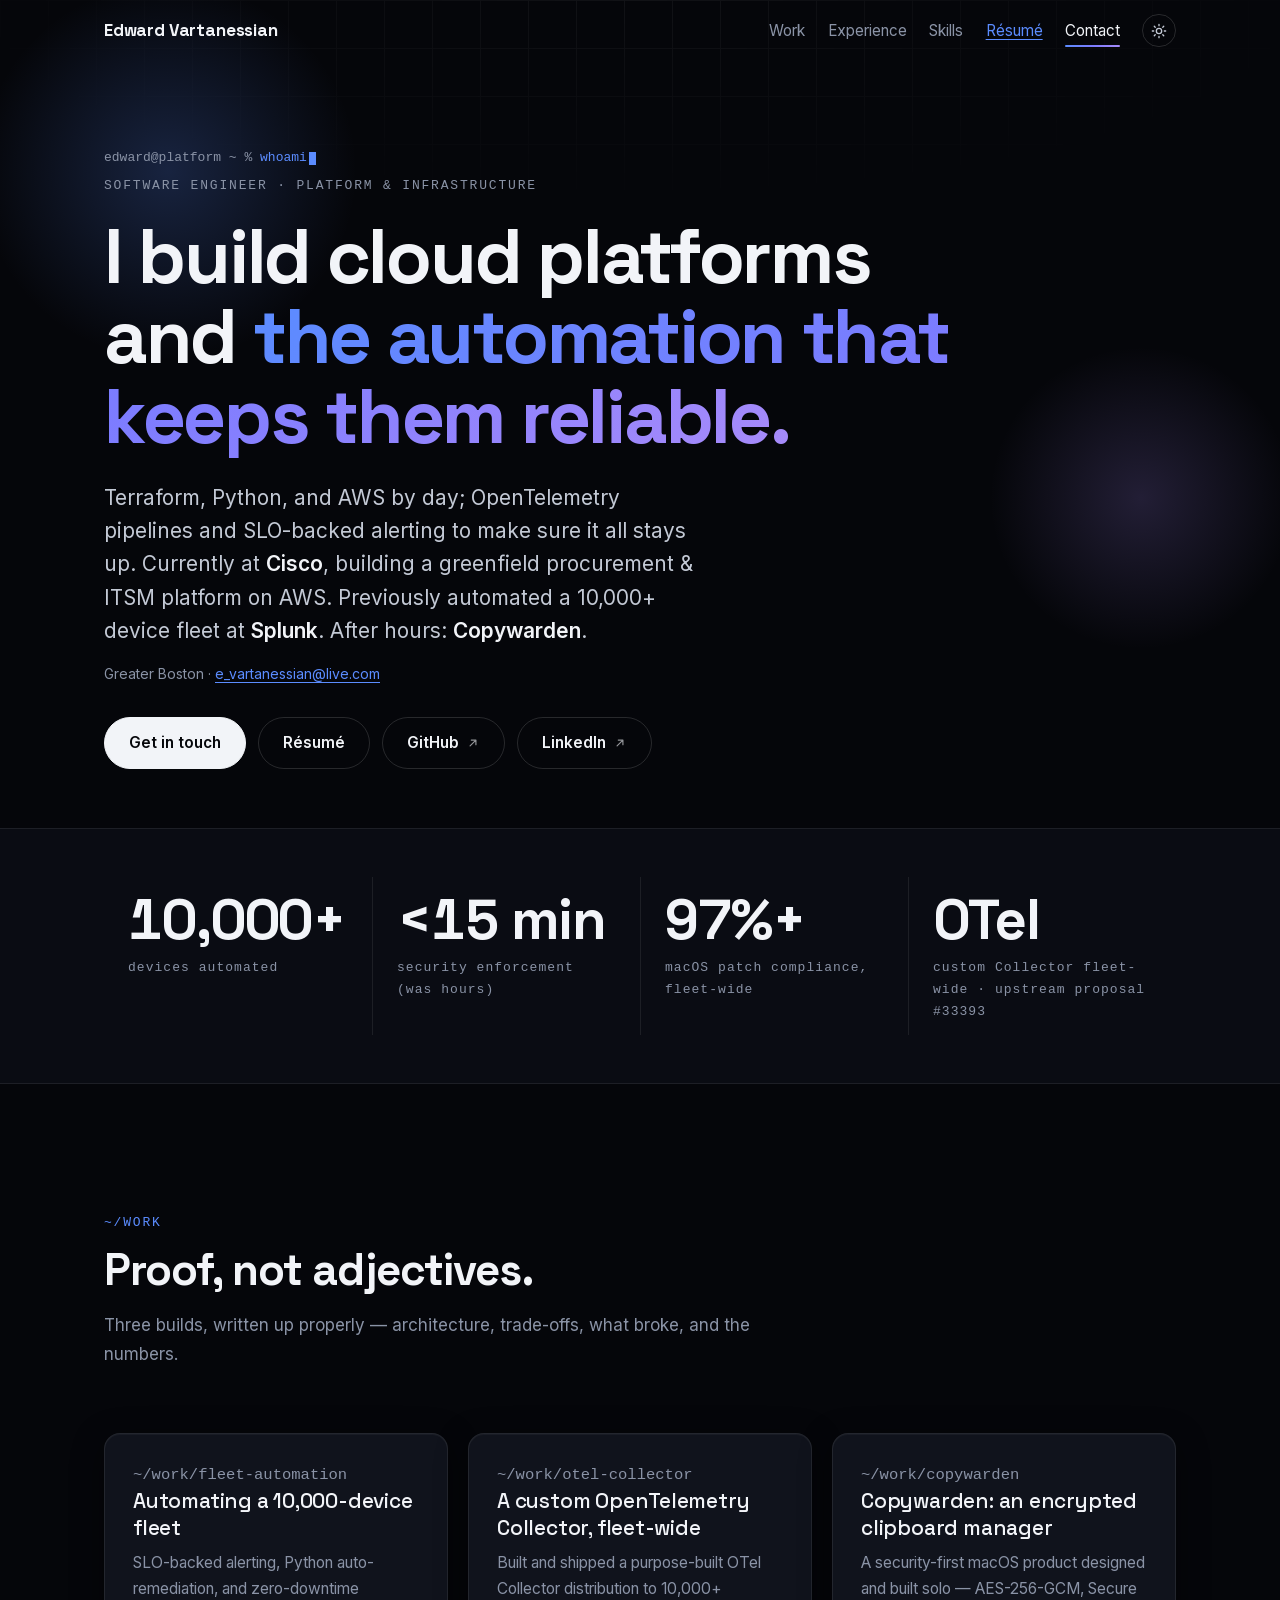
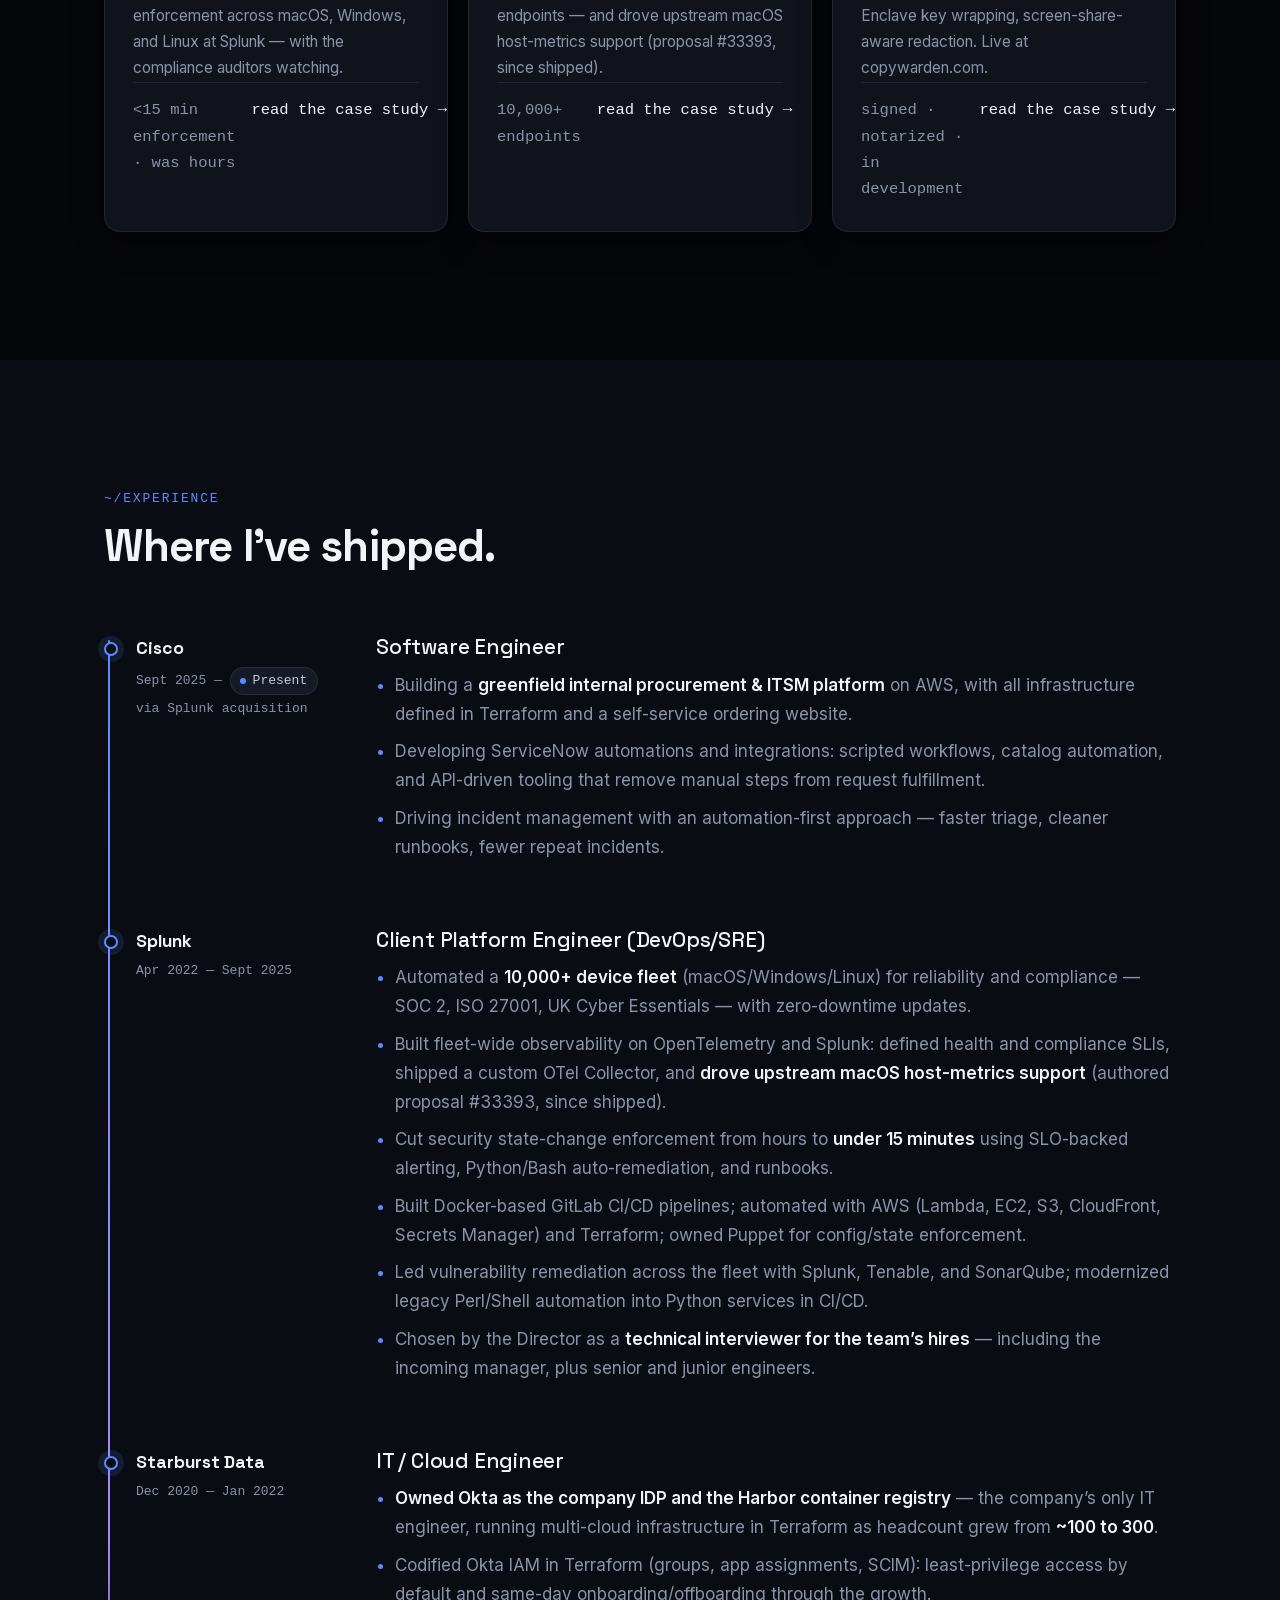
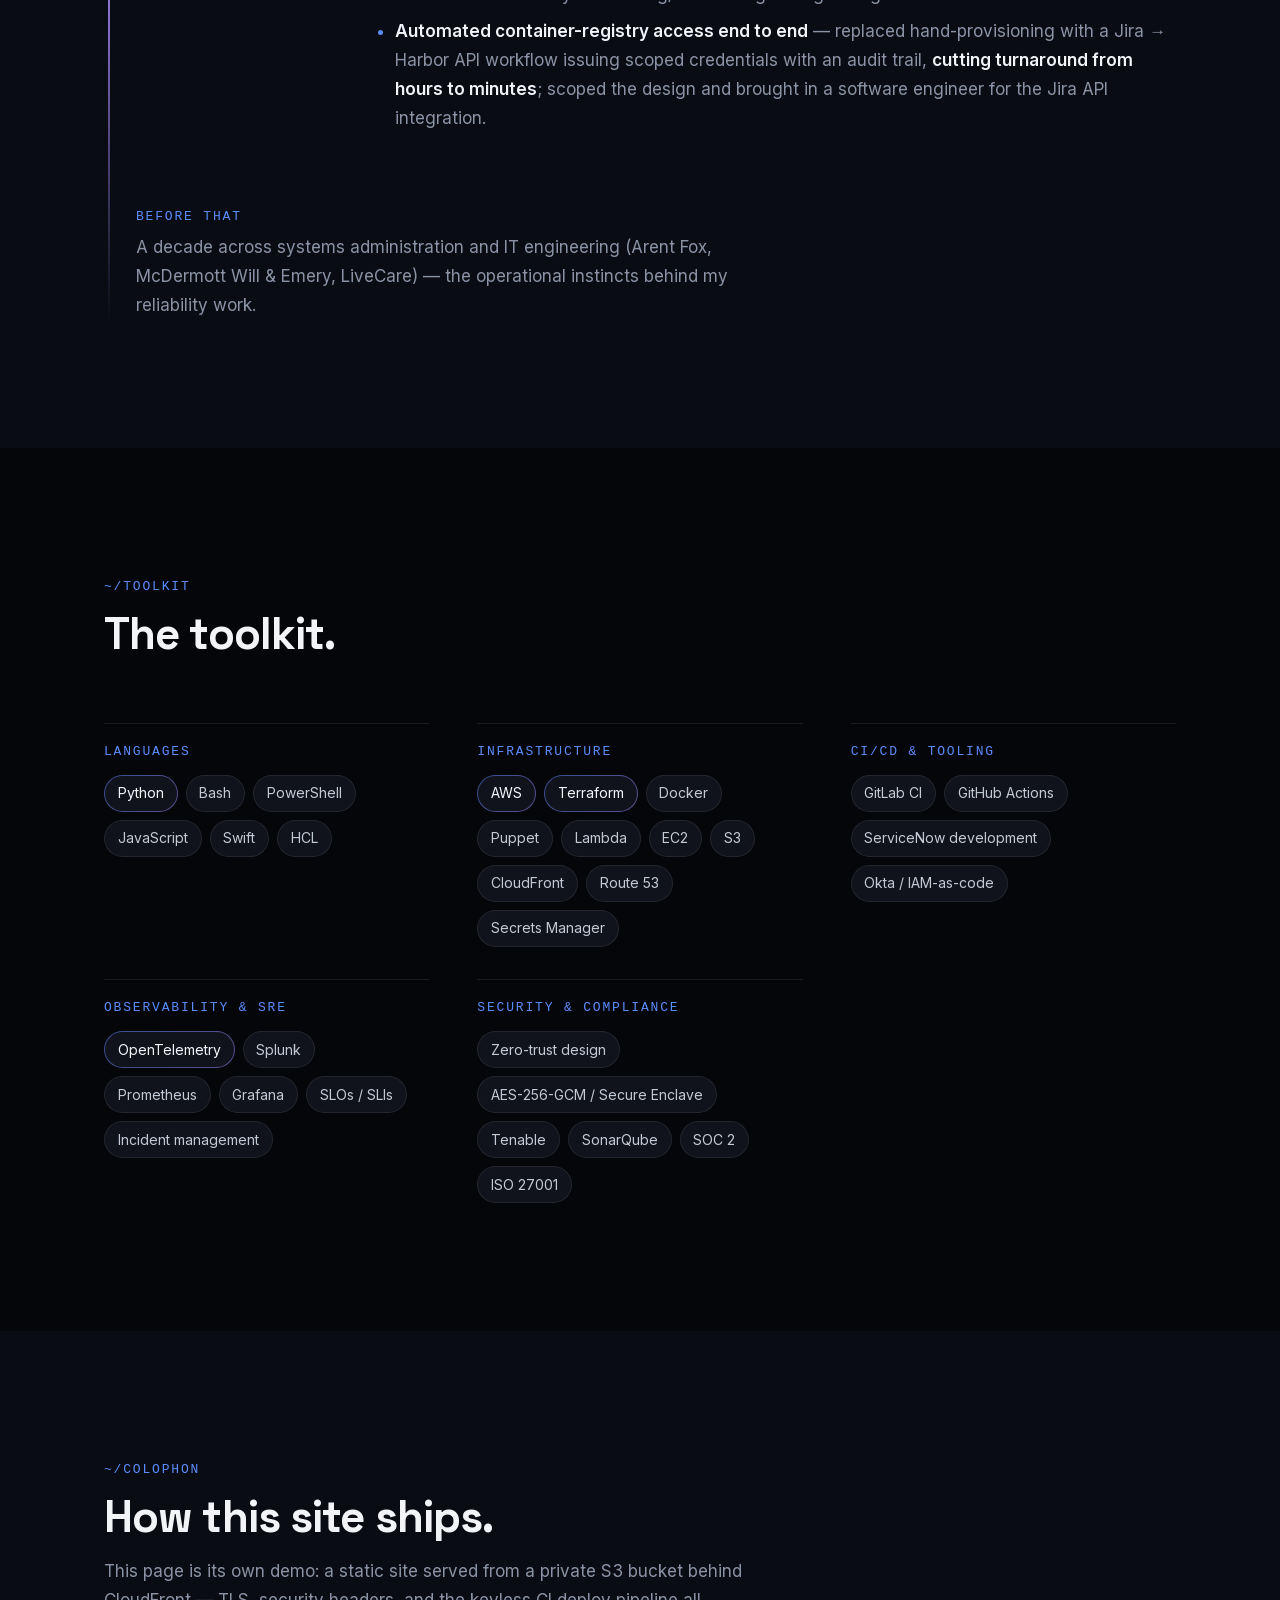
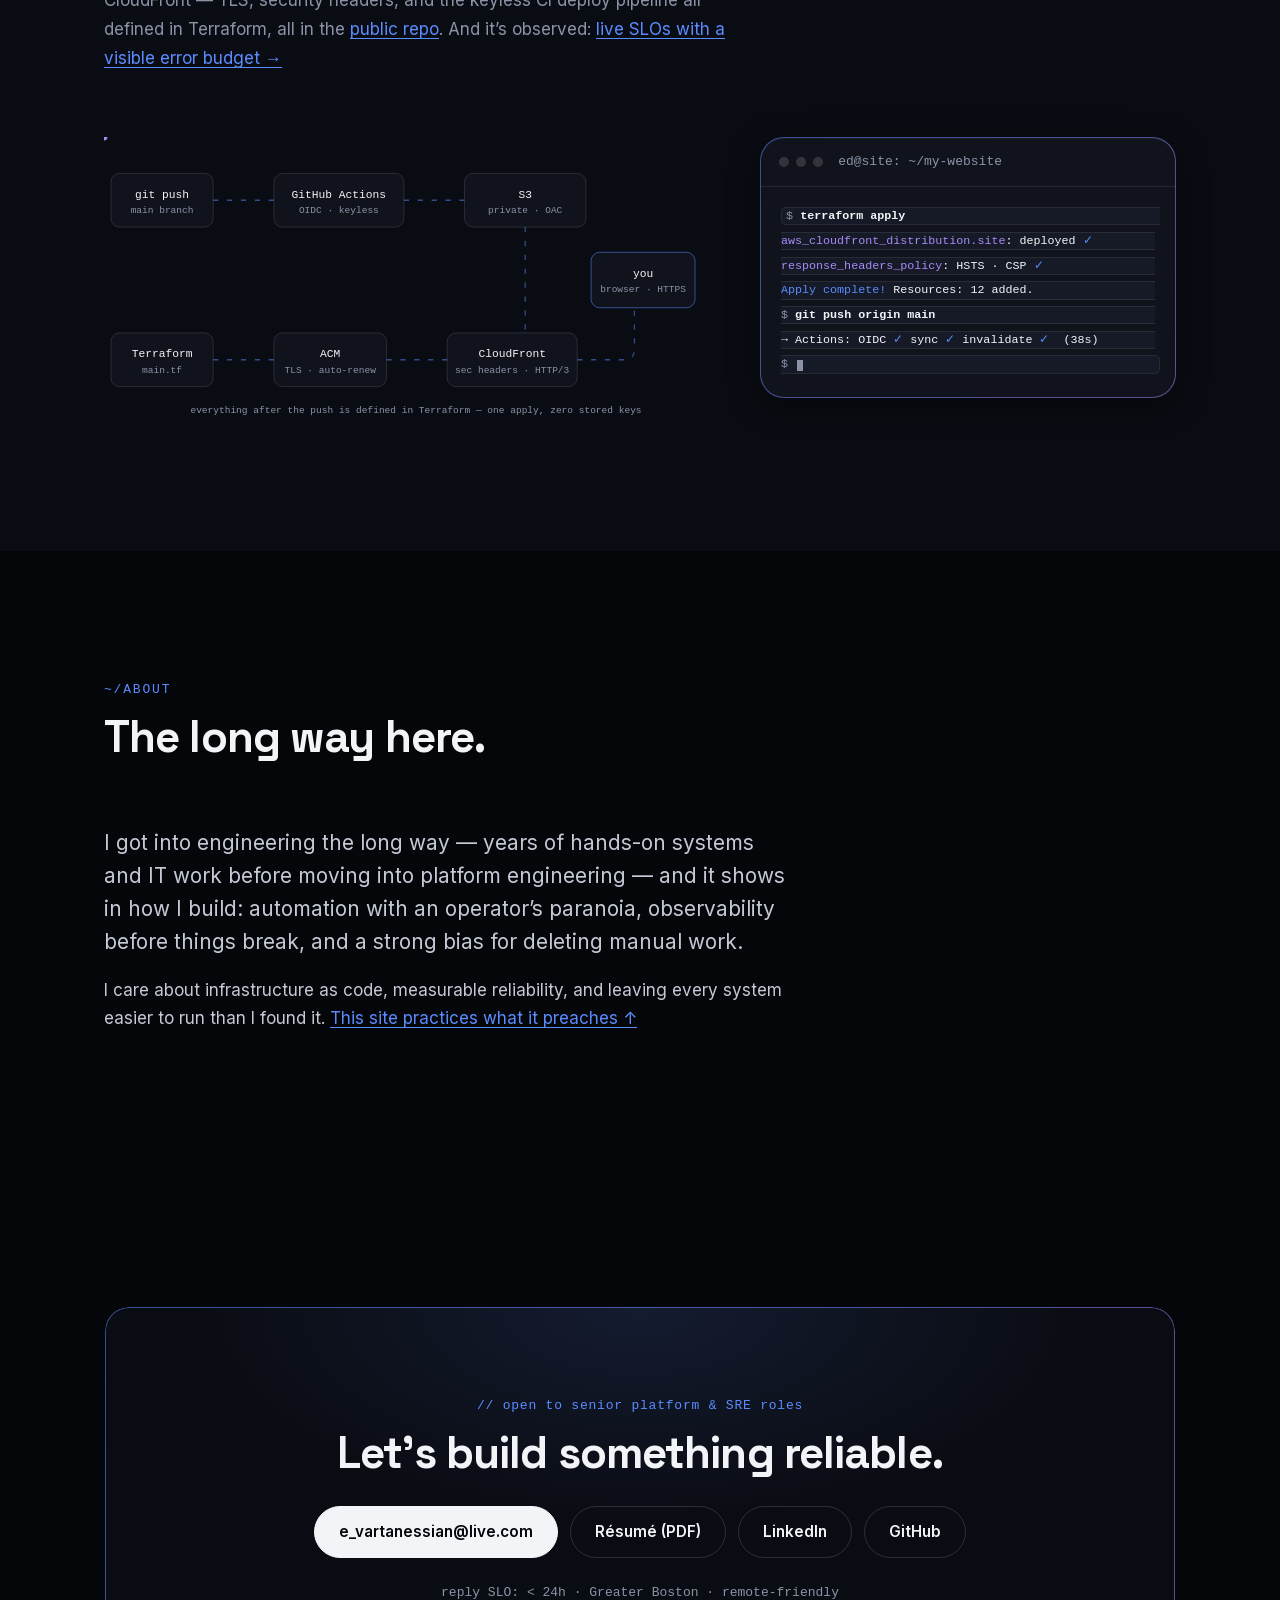
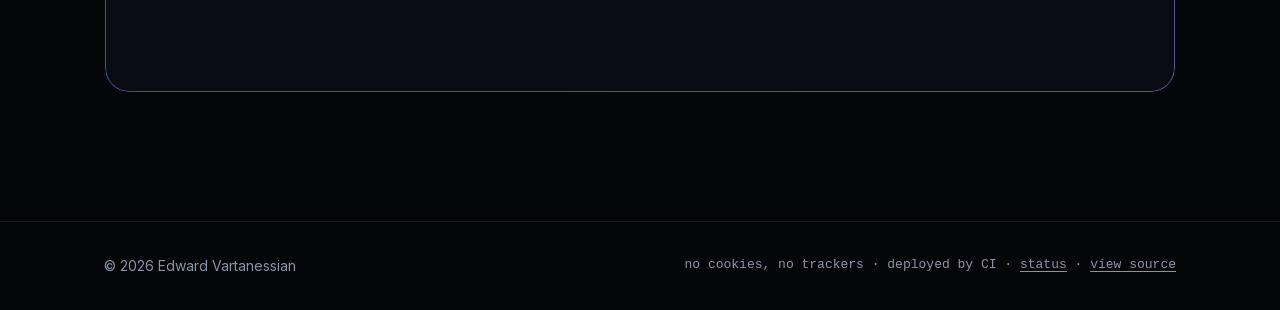
==== commit c6a9eed9: "Patch compliance: state the real figure and name the denominator "~100%" was not false — it was what" ====
--- a/index.html
+++ b/index.html
@@ -99,8 +99,8 @@
             <dt class="stat-label">security enforcement (was hours)</dt>
           </div>
           <div class="stat" data-reveal style="--reveal-delay: 160ms">
-            <dd class="stat-value" data-count-to="100" data-prefix="~" data-suffix="%">~100%</dd>
-            <dt class="stat-label">macOS patch compliance</dt>
+            <dd class="stat-value" data-count-to="97" data-suffix="%+">97%+</dd>
+            <dt class="stat-label">macOS patch compliance, fleet-wide</dt>
           </div>
           <div class="stat" data-reveal style="--reveal-delay: 240ms">
             <dd class="stat-value stat-badge">OTel</dd>
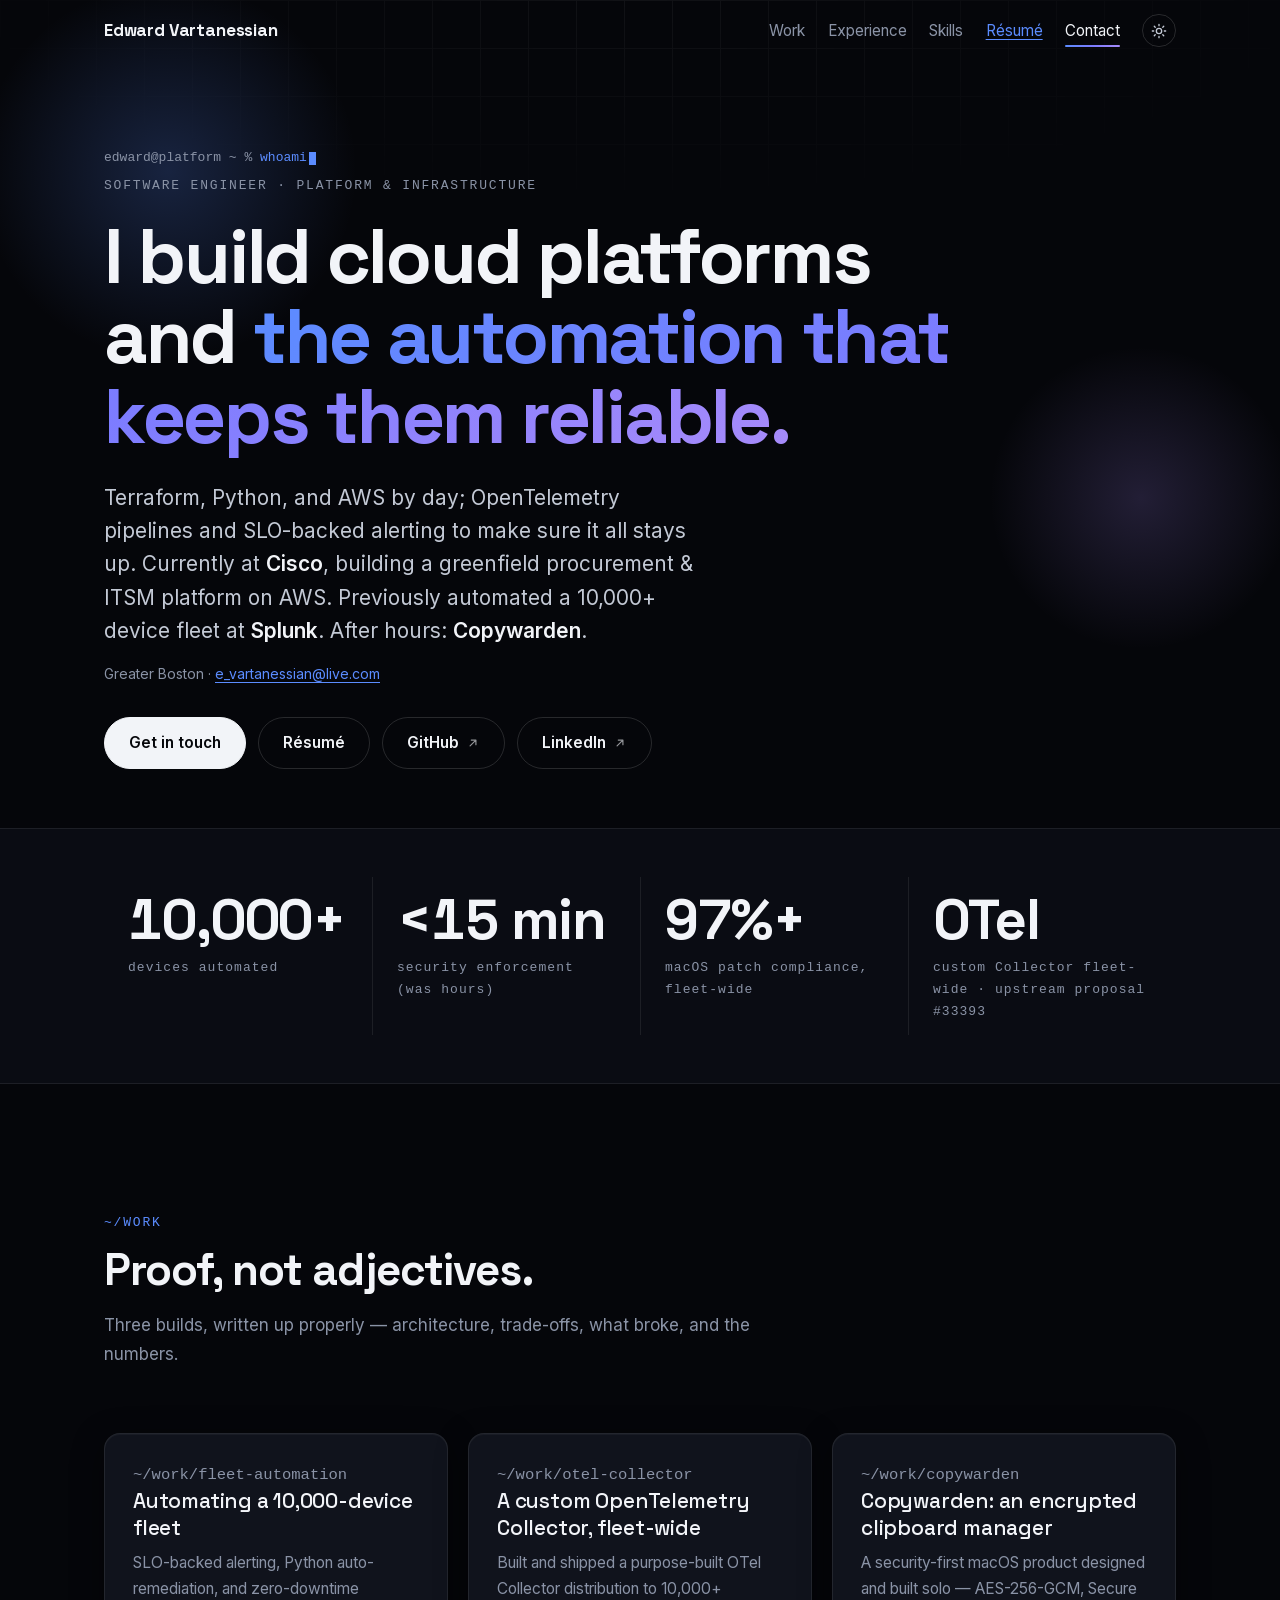
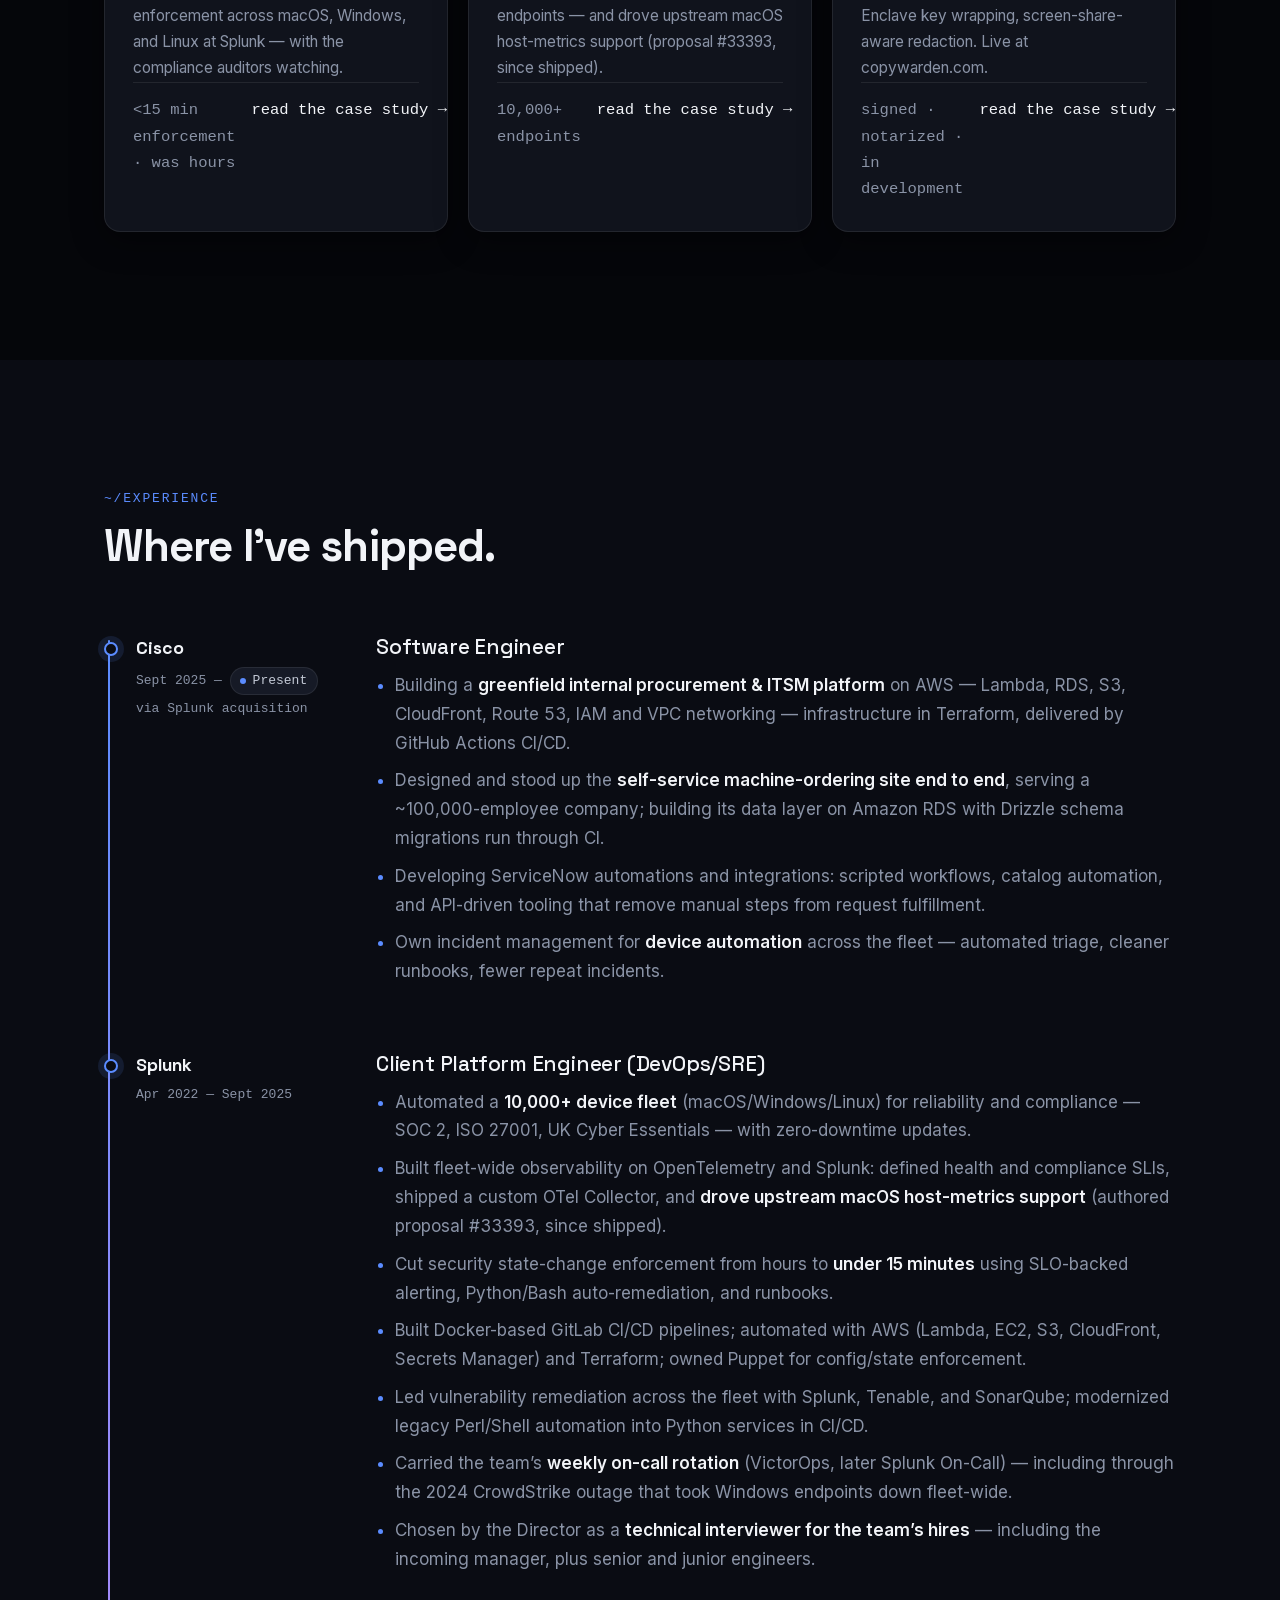
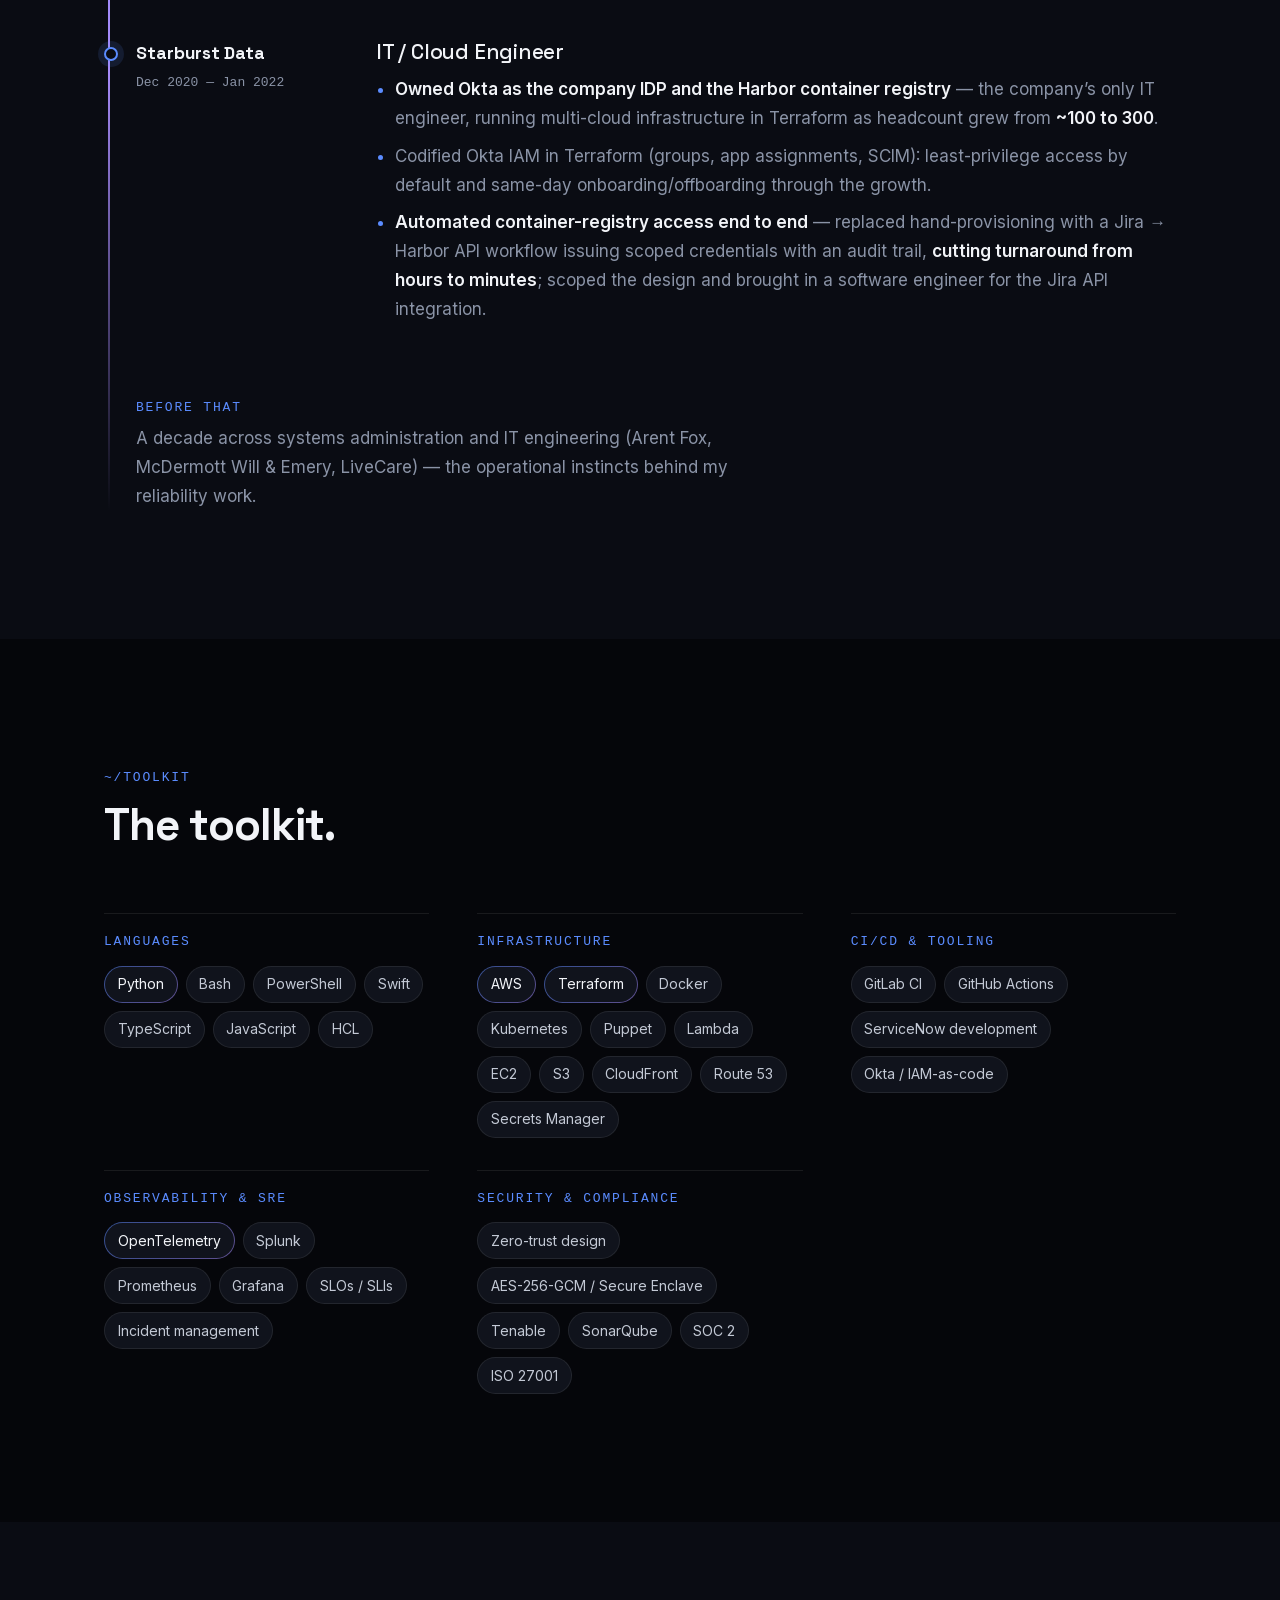
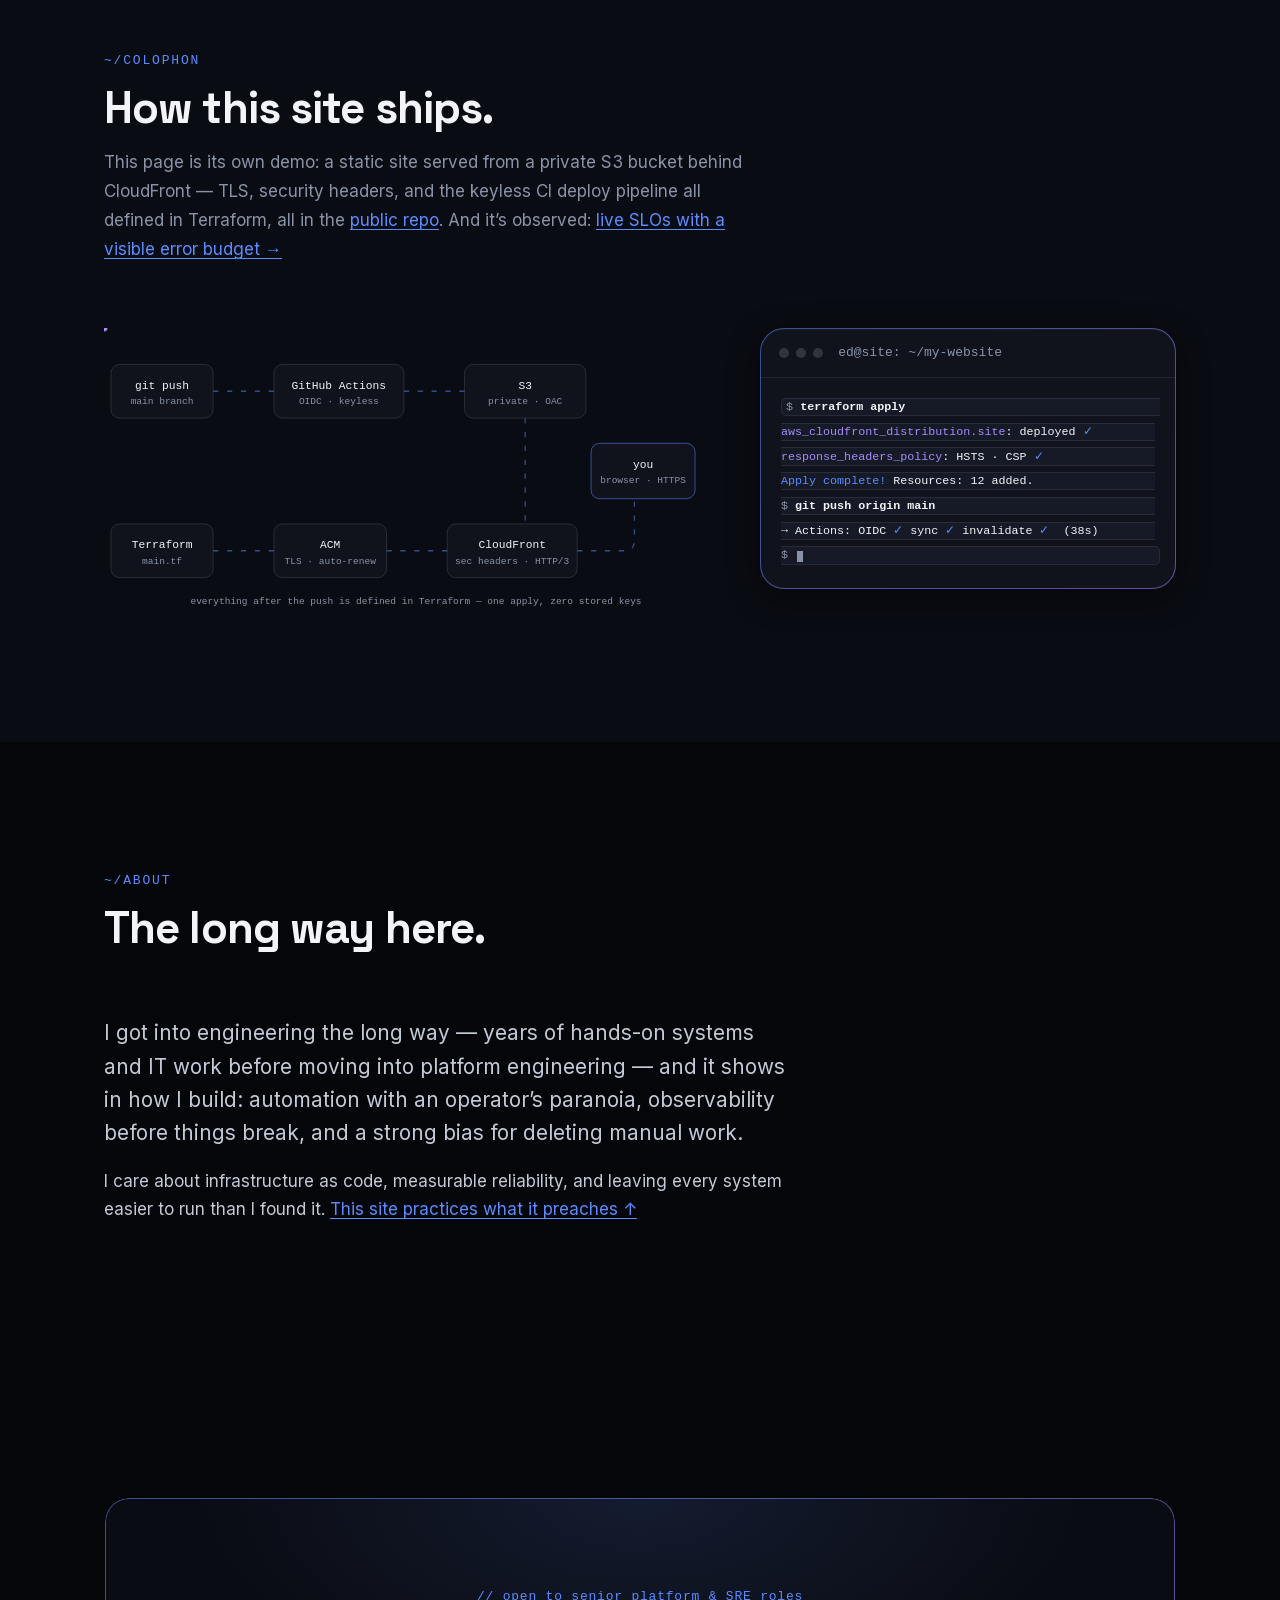
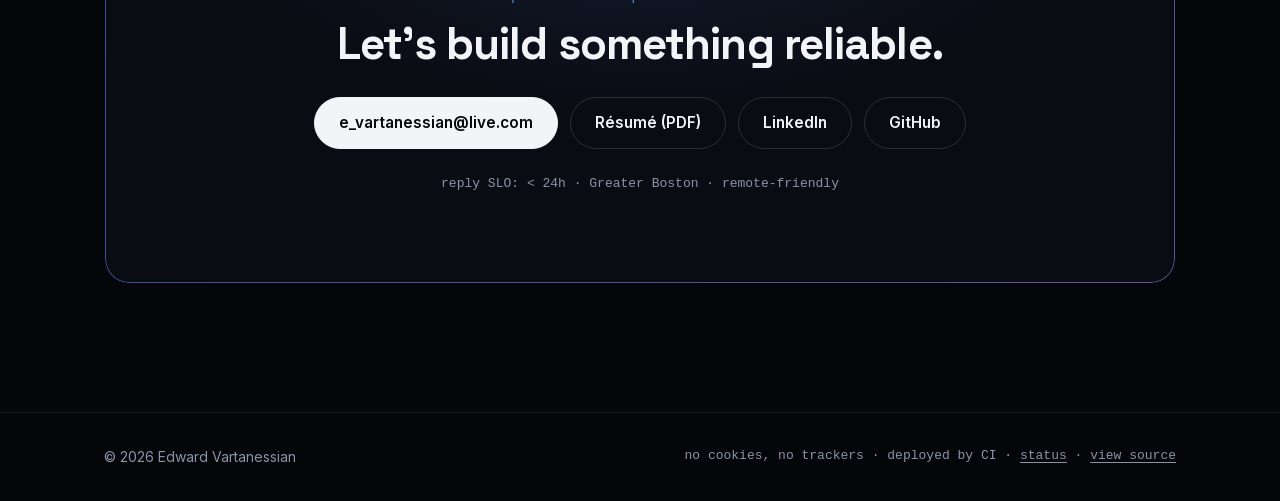
==== commit 0c5fdd16: "Sync the site to the resume; drop the Kubernetes qualifier Ed asked whether the site matched. It did" ====
--- a/index.html
+++ b/index.html
@@ -169,12 +169,16 @@
             <div class="job-body">
               <h3>Software Engineer</h3>
               <ul>
-                <li>Building a <strong>greenfield internal procurement &amp; ITSM platform</strong> on AWS,
-                    with all infrastructure defined in Terraform and a self-service ordering website.</li>
+                <li>Building a <strong>greenfield internal procurement &amp; ITSM platform</strong> on AWS —
+                    Lambda, RDS, S3, CloudFront, Route&nbsp;53, IAM and VPC networking — infrastructure
+                    in Terraform, delivered by GitHub Actions CI/CD.</li>
+                <li>Designed and stood up the <strong>self-service machine-ordering site end to end</strong>,
+                    serving a ~100,000-employee company; building its data layer on Amazon RDS with
+                    Drizzle schema migrations run through CI.</li>
                 <li>Developing ServiceNow automations and integrations: scripted workflows, catalog
                     automation, and API-driven tooling that remove manual steps from request fulfillment.</li>
-                <li>Driving incident management with an automation-first approach — faster triage,
-                    cleaner runbooks, fewer repeat incidents.</li>
+                <li>Own incident management for <strong>device automation</strong> across the fleet —
+                    automated triage, cleaner runbooks, fewer repeat incidents.</li>
               </ul>
             </div>
           </article>
@@ -198,6 +202,9 @@
                     CloudFront, Secrets Manager) and Terraform; owned Puppet for config/state enforcement.</li>
                 <li>Led vulnerability remediation across the fleet with Splunk, Tenable, and SonarQube;
                     modernized legacy Perl/Shell automation into Python services in CI/CD.</li>
+                <li>Carried the team&rsquo;s <strong>weekly on-call rotation</strong> (VictorOps, later
+                    Splunk On-Call) — including through the 2024 CrowdStrike outage that took Windows
+                    endpoints down fleet-wide.</li>
                 <li>Chosen by the Director as a <strong>technical interviewer for the team&rsquo;s
                     hires</strong> — including the incoming manager, plus senior and junior engineers.</li>
               </ul>
@@ -245,13 +252,13 @@
           <div class="skill-group" data-reveal>
             <h3 class="eyebrow">Languages</h3>
             <ul class="chips">
-              <li class="chip chip-hi">Python</li><li class="chip">Bash</li><li class="chip">PowerShell</li><li class="chip">JavaScript</li><li class="chip">Swift</li><li class="chip">HCL</li>
+              <li class="chip chip-hi">Python</li><li class="chip">Bash</li><li class="chip">PowerShell</li><li class="chip">Swift</li><li class="chip">TypeScript</li><li class="chip">JavaScript</li><li class="chip">HCL</li>
             </ul>
           </div>
           <div class="skill-group" data-reveal style="--reveal-delay: 60ms">
             <h3 class="eyebrow">Infrastructure</h3>
             <ul class="chips">
-              <li class="chip chip-hi">AWS</li><li class="chip chip-hi">Terraform</li><li class="chip">Docker</li><li class="chip">Puppet</li><li class="chip">Lambda</li><li class="chip">EC2</li><li class="chip">S3</li><li class="chip">CloudFront</li><li class="chip">Route 53</li><li class="chip">Secrets Manager</li>
+              <li class="chip chip-hi">AWS</li><li class="chip chip-hi">Terraform</li><li class="chip">Docker</li><li class="chip">Kubernetes</li><li class="chip">Puppet</li><li class="chip">Lambda</li><li class="chip">EC2</li><li class="chip">S3</li><li class="chip">CloudFront</li><li class="chip">Route 53</li><li class="chip">Secrets Manager</li>
             </ul>
           </div>
           <div class="skill-group" data-reveal style="--reveal-delay: 120ms">
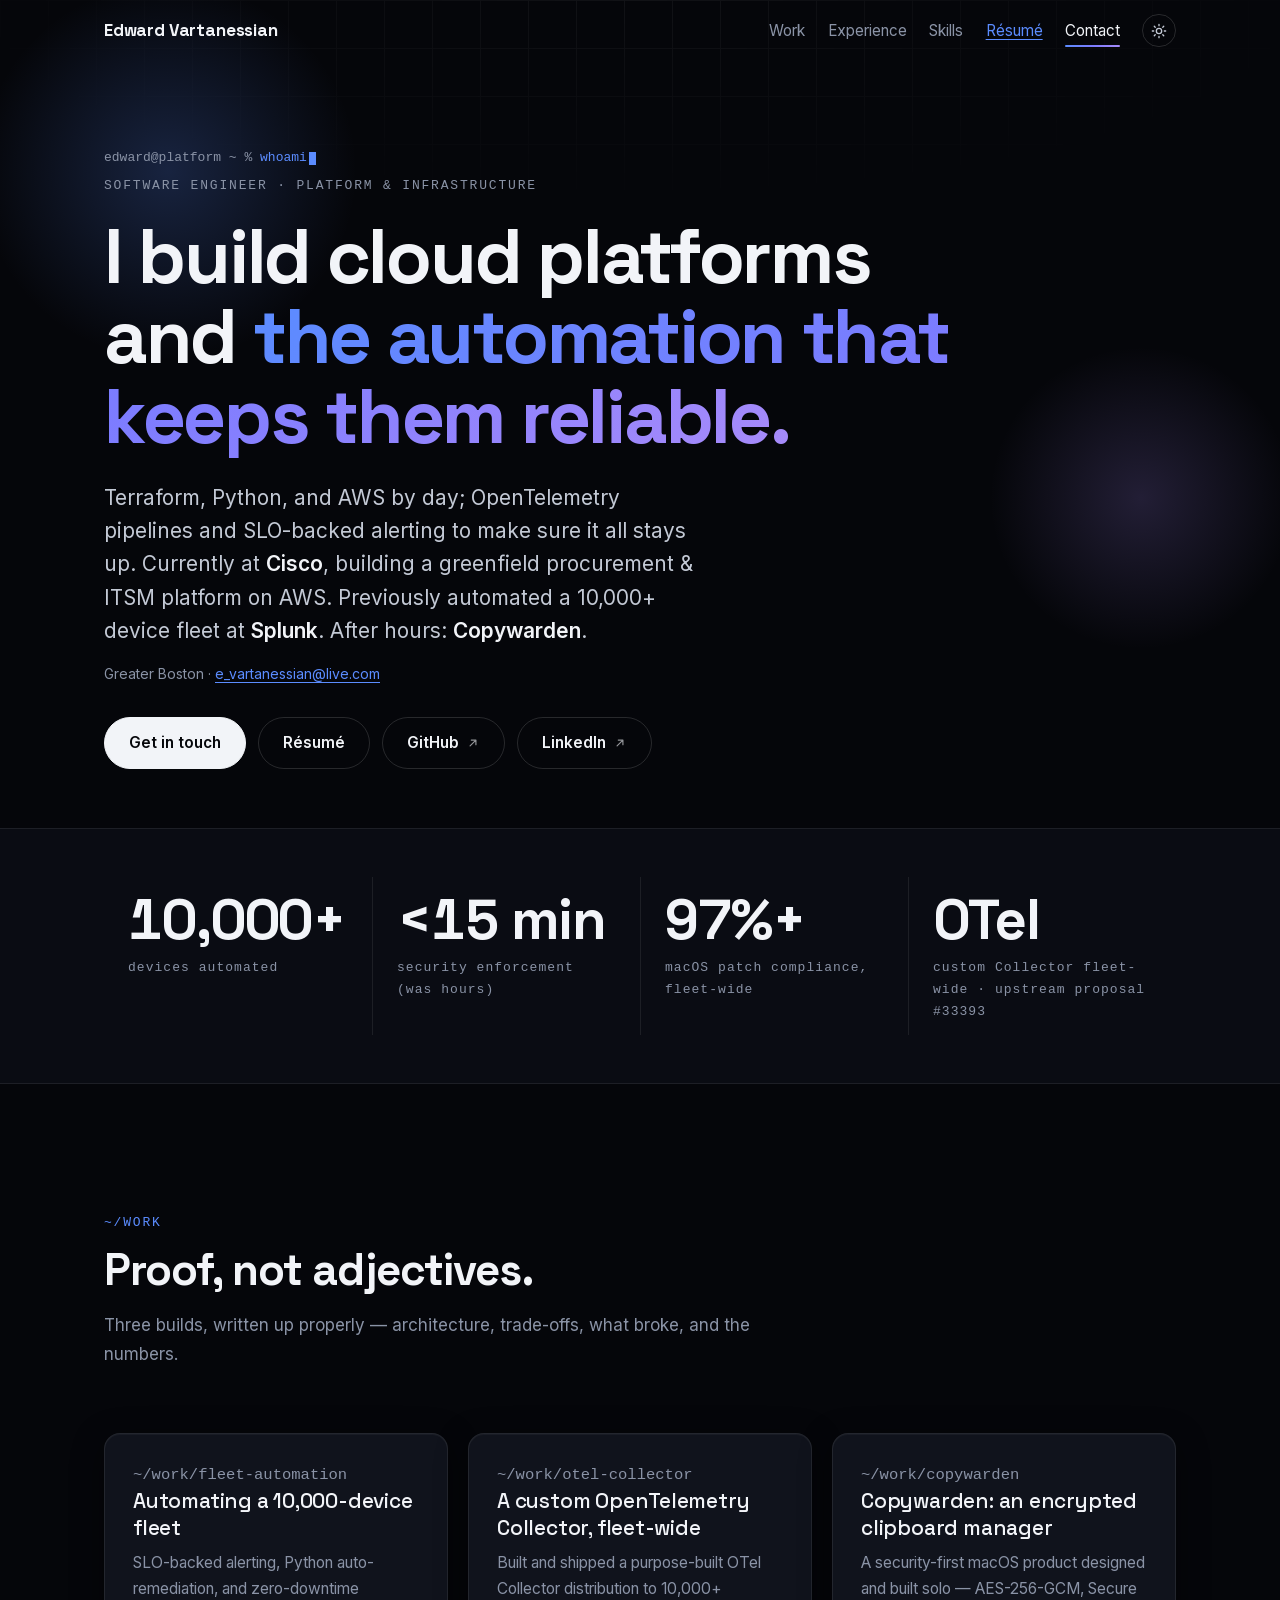
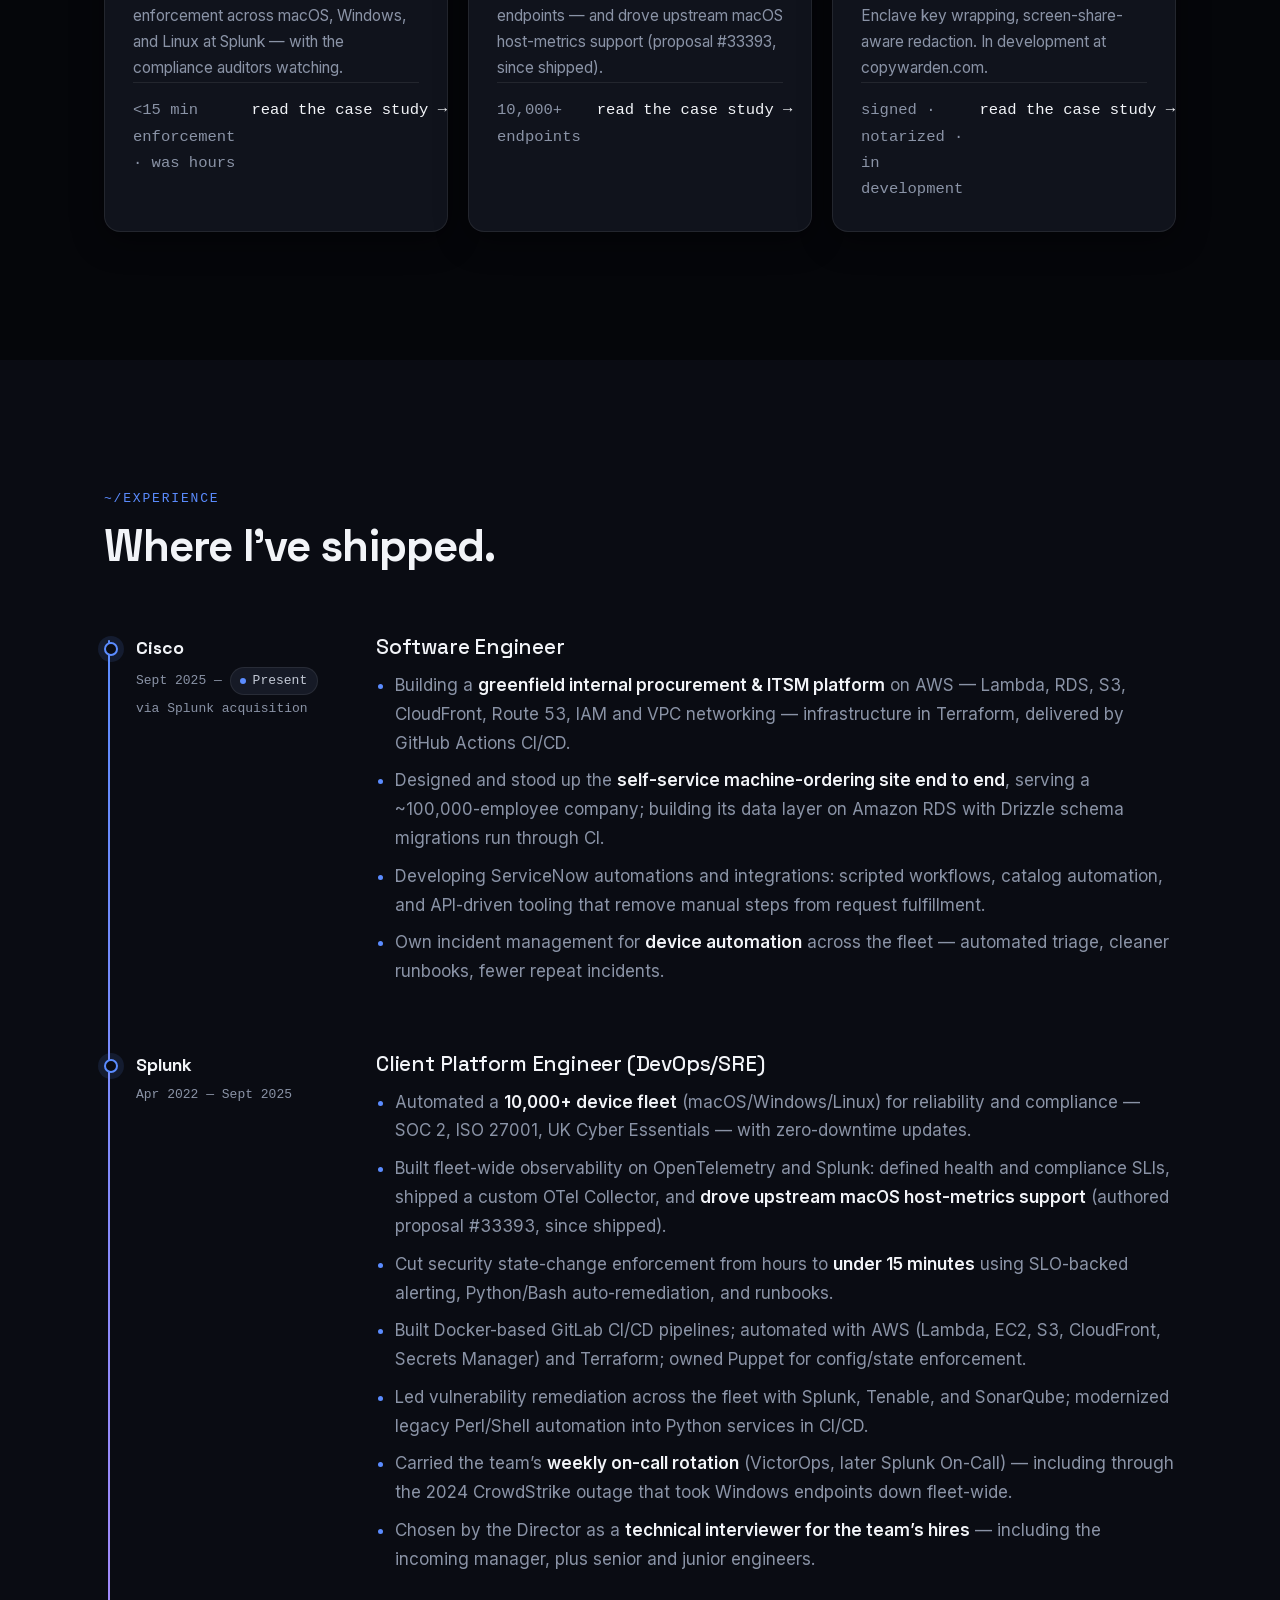
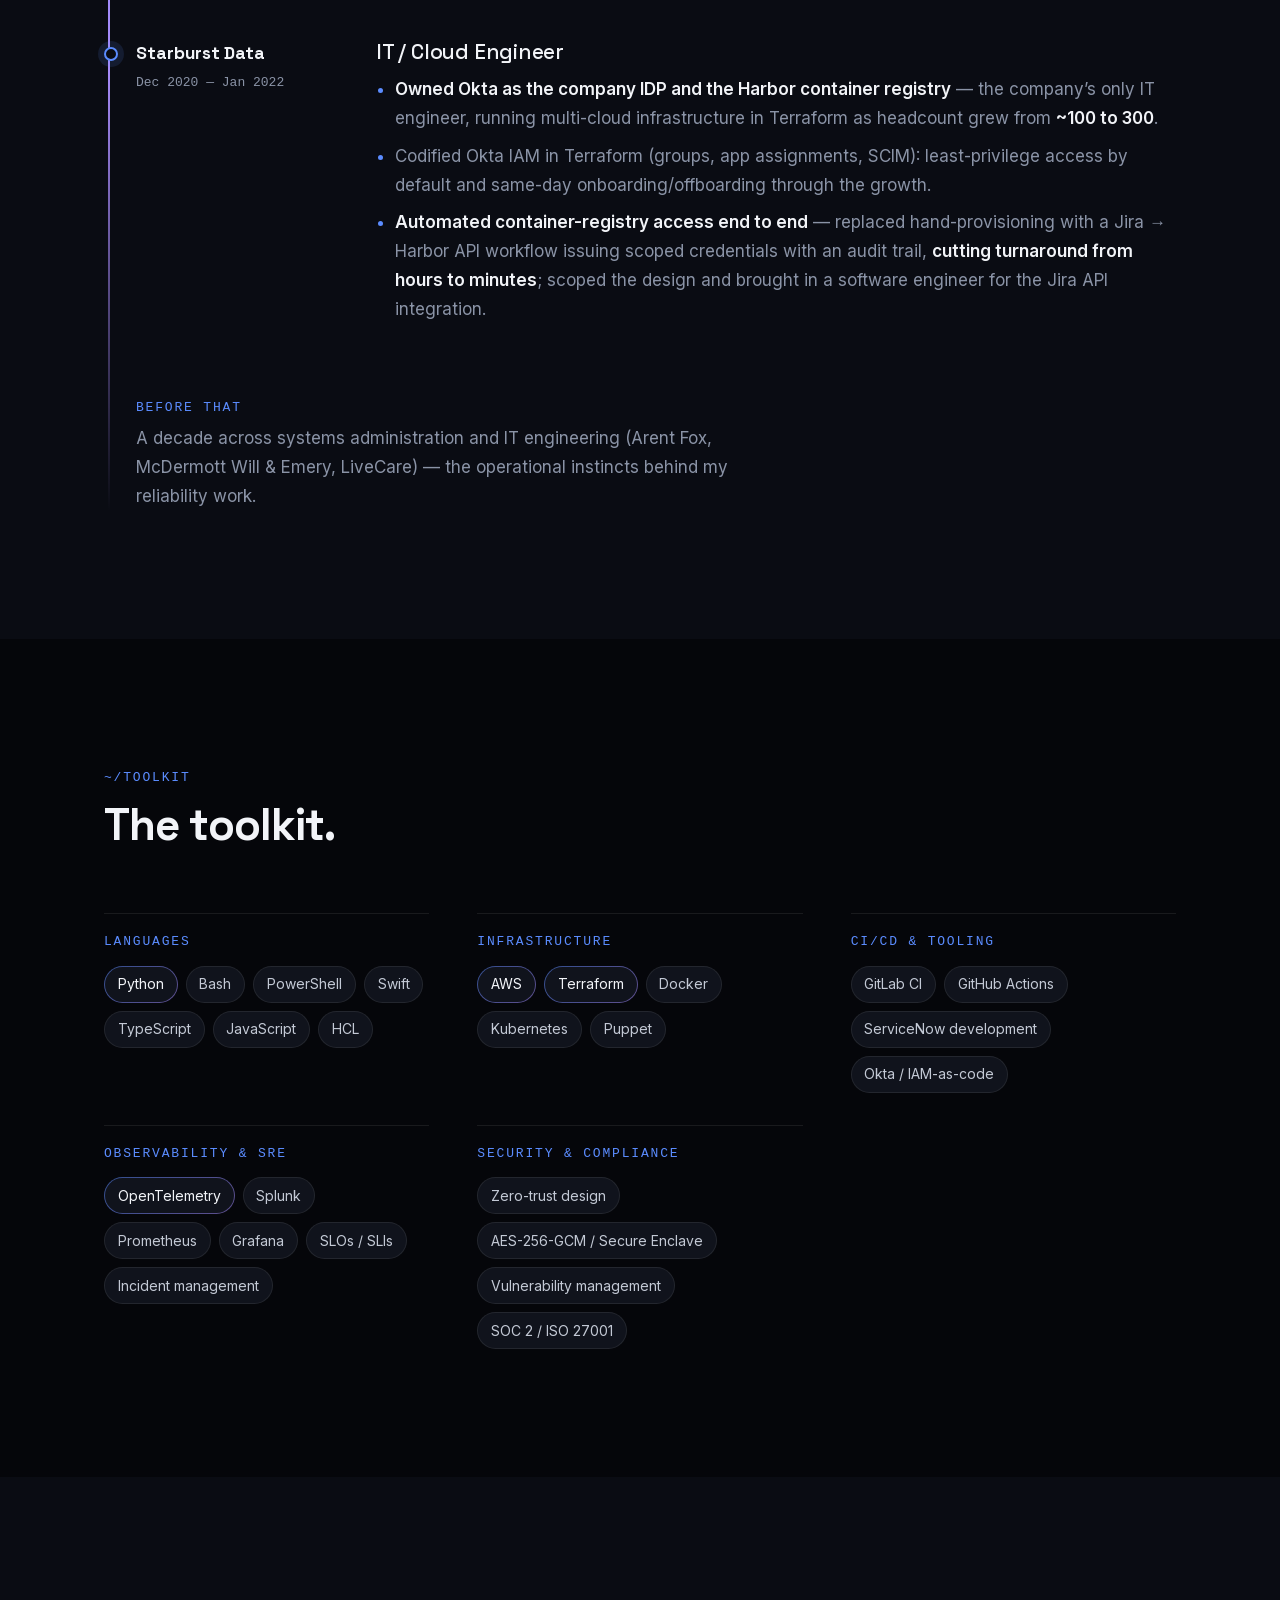
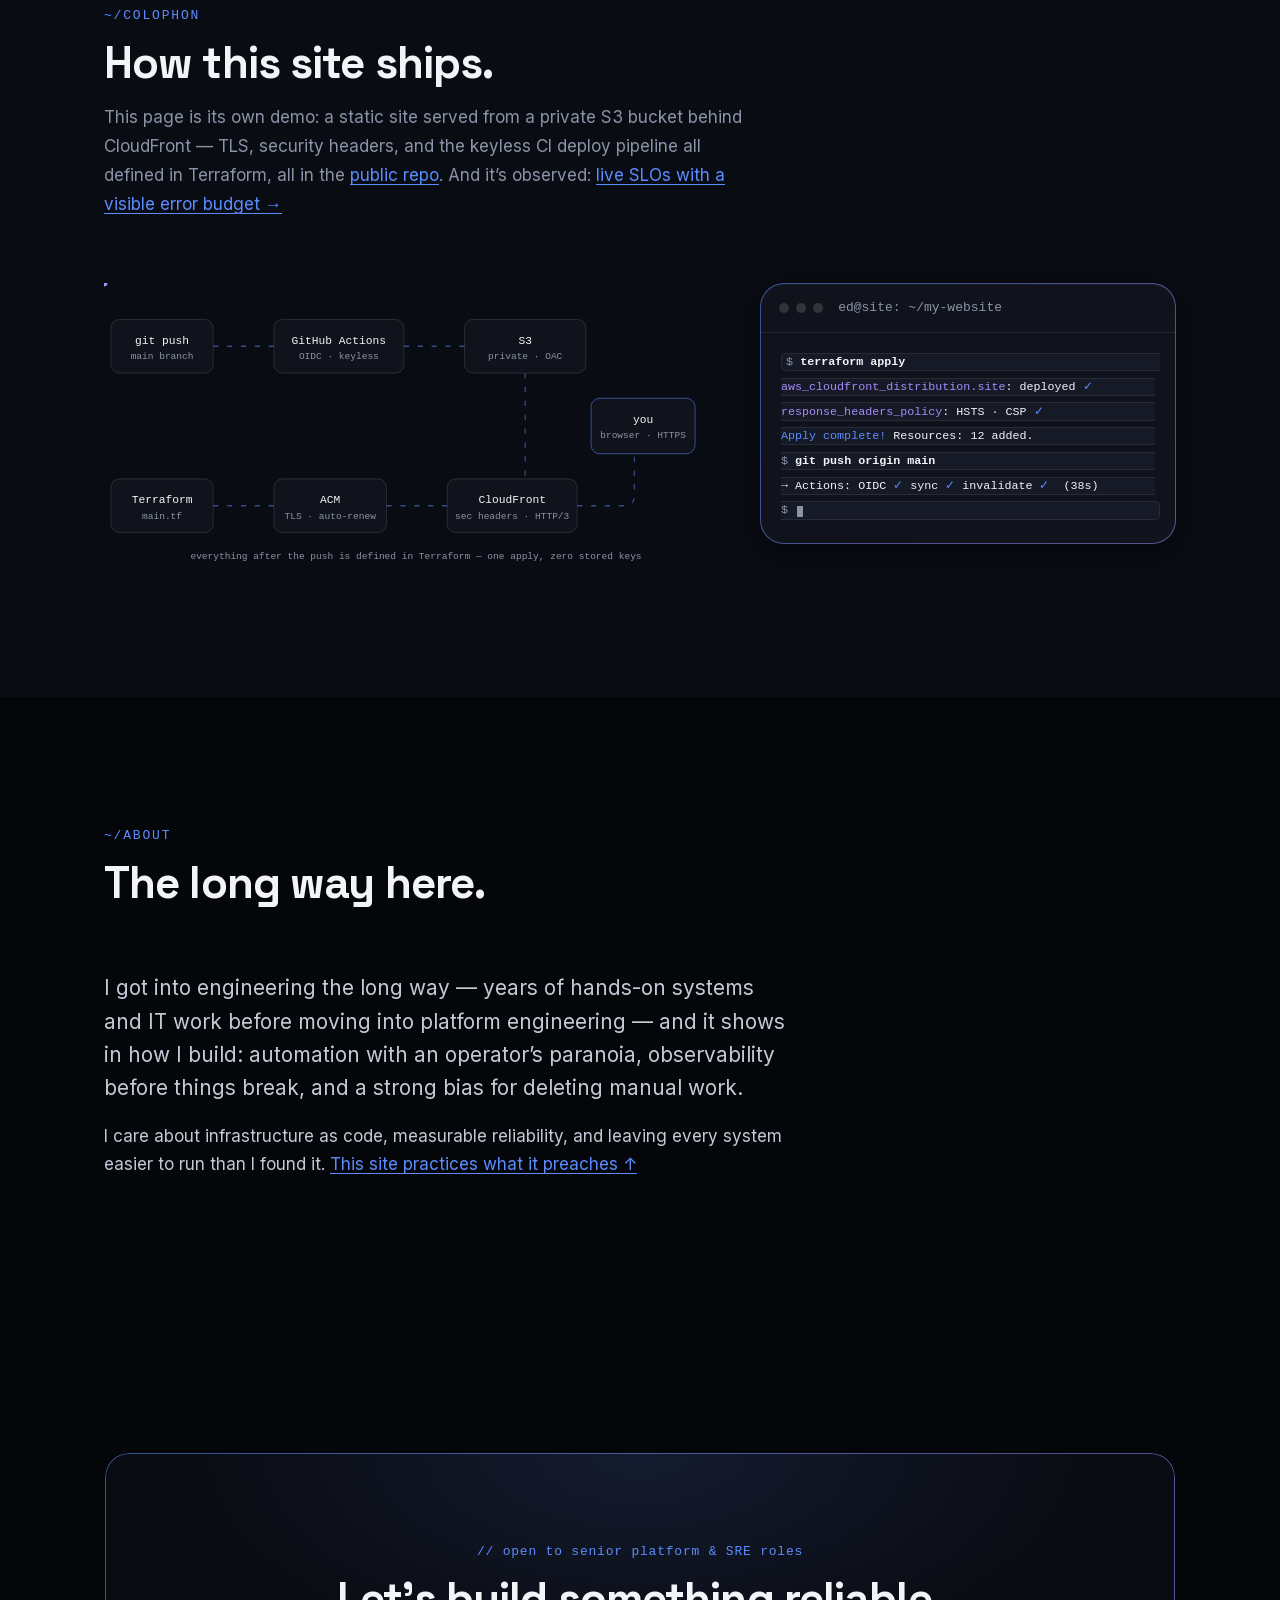
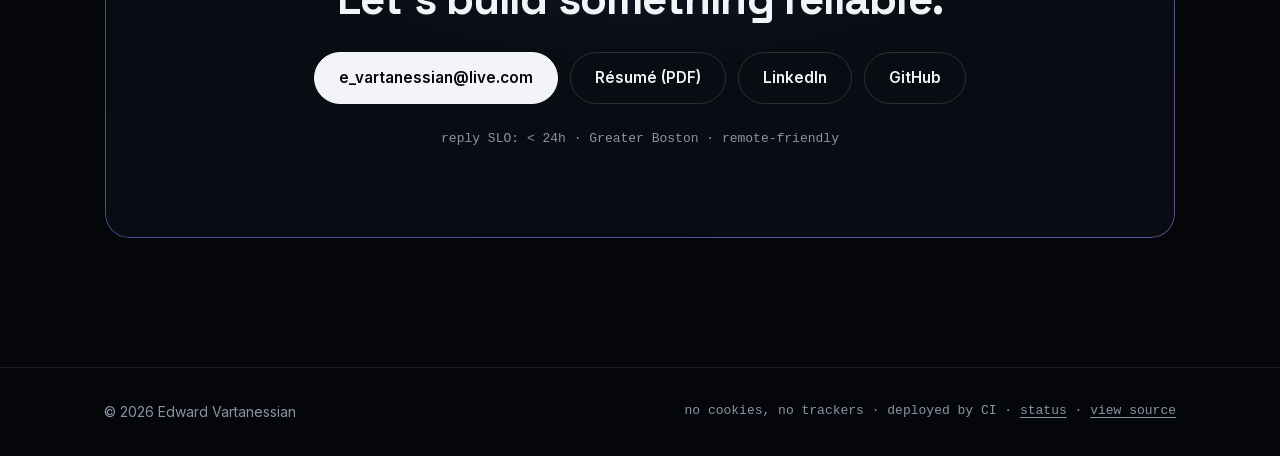
==== commit fb9027a8: "Fix the self-contradicting card; rebalance Splunk; thin the chip wall Three allocation fixes. No cla" ====
--- a/index.html
+++ b/index.html
@@ -143,7 +143,7 @@
             <h3>Copywarden: an encrypted clipboard manager</h3>
             <p>
               A security-first macOS product designed and built solo — AES-256-GCM,
-              Secure Enclave key wrapping, screen-share-aware redaction. Live at copywarden.com.
+              Secure Enclave key wrapping, screen-share-aware redaction. In development at copywarden.com.
             </p>
             <p class="card-cta"><span>signed · notarized · in development</span><span class="cta-read">read the case study →</span></p>
           </a>
@@ -258,7 +258,7 @@
           <div class="skill-group" data-reveal style="--reveal-delay: 60ms">
             <h3 class="eyebrow">Infrastructure</h3>
             <ul class="chips">
-              <li class="chip chip-hi">AWS</li><li class="chip chip-hi">Terraform</li><li class="chip">Docker</li><li class="chip">Kubernetes</li><li class="chip">Puppet</li><li class="chip">Lambda</li><li class="chip">EC2</li><li class="chip">S3</li><li class="chip">CloudFront</li><li class="chip">Route 53</li><li class="chip">Secrets Manager</li>
+              <li class="chip chip-hi">AWS</li><li class="chip chip-hi">Terraform</li><li class="chip">Docker</li><li class="chip">Kubernetes</li><li class="chip">Puppet</li>
             </ul>
           </div>
           <div class="skill-group" data-reveal style="--reveal-delay: 120ms">
@@ -276,7 +276,7 @@
           <div class="skill-group" data-reveal style="--reveal-delay: 240ms">
             <h3 class="eyebrow">Security &amp; Compliance</h3>
             <ul class="chips">
-              <li class="chip">Zero-trust design</li><li class="chip">AES-256-GCM / Secure Enclave</li><li class="chip">Tenable</li><li class="chip">SonarQube</li><li class="chip">SOC 2</li><li class="chip">ISO 27001</li>
+              <li class="chip">Zero-trust design</li><li class="chip">AES-256-GCM / Secure Enclave</li><li class="chip">Vulnerability management</li><li class="chip">SOC 2 / ISO 27001</li>
             </ul>
           </div>
         </div>
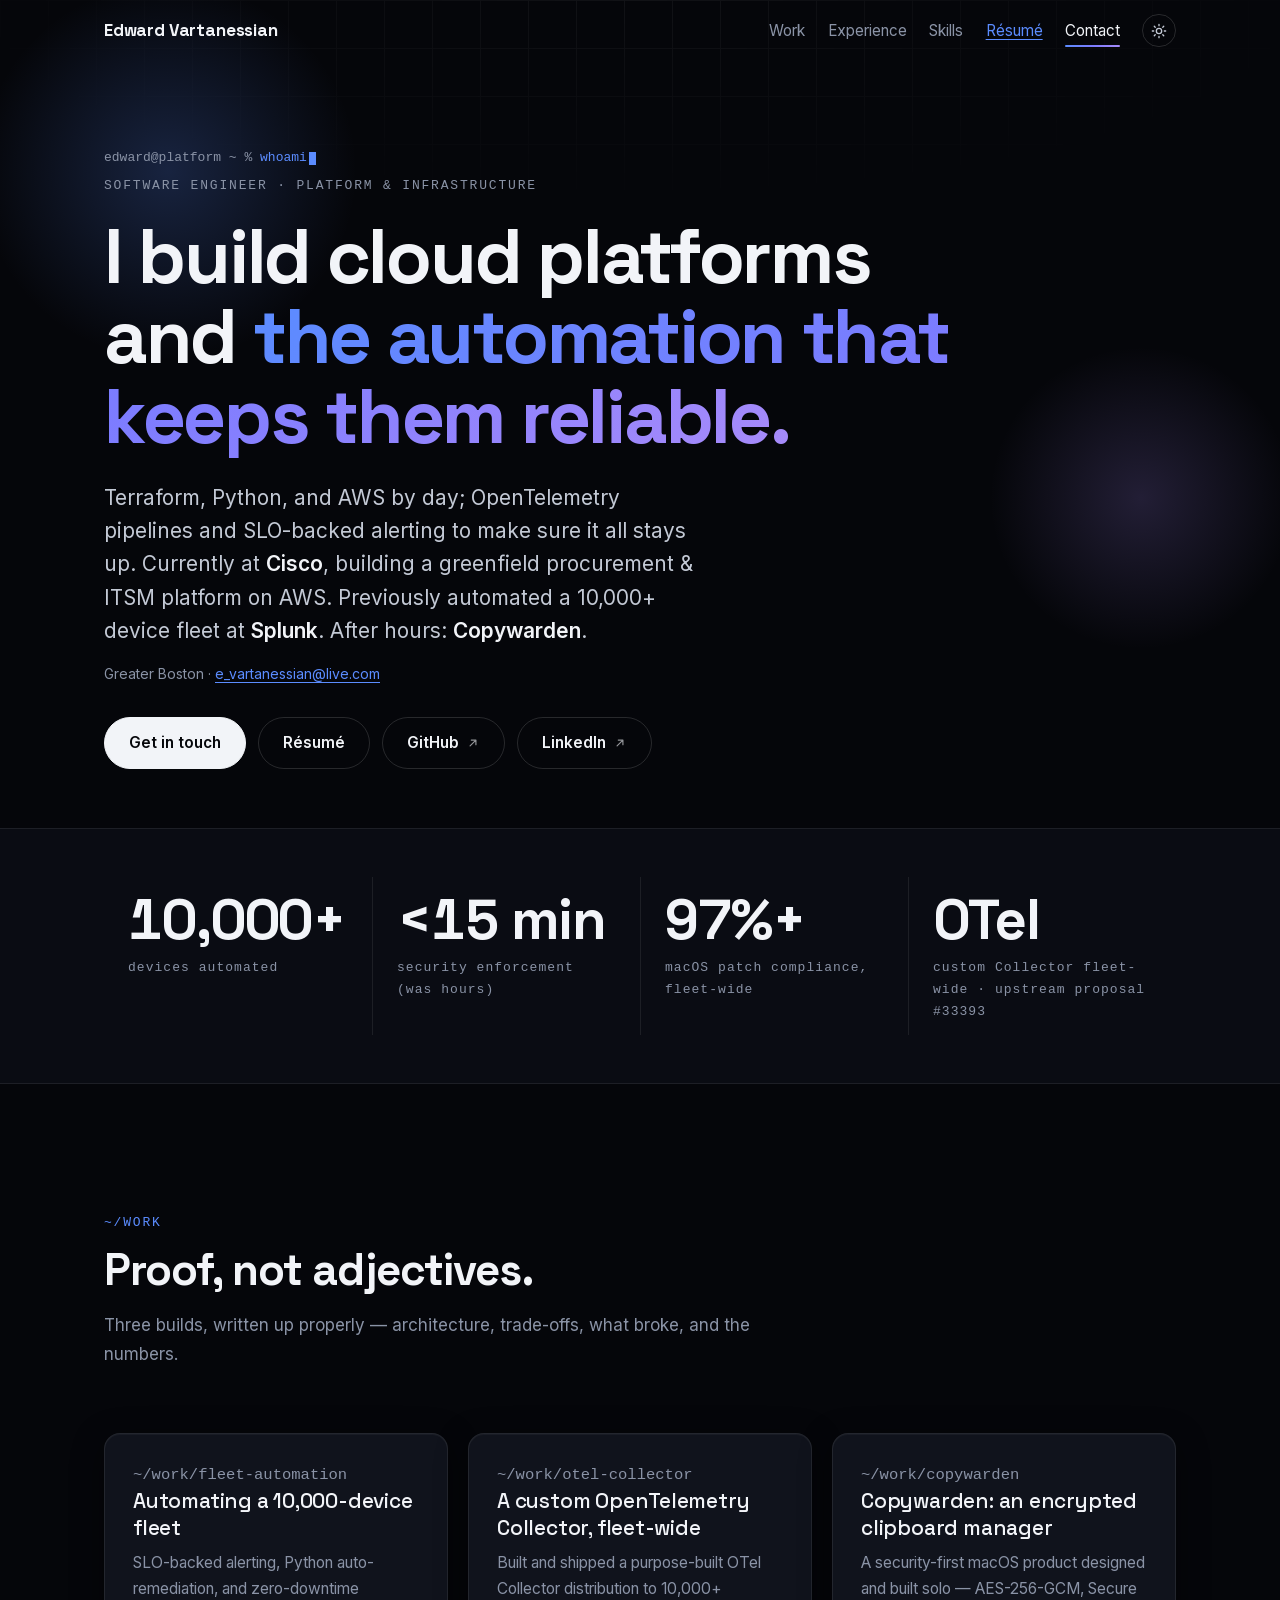
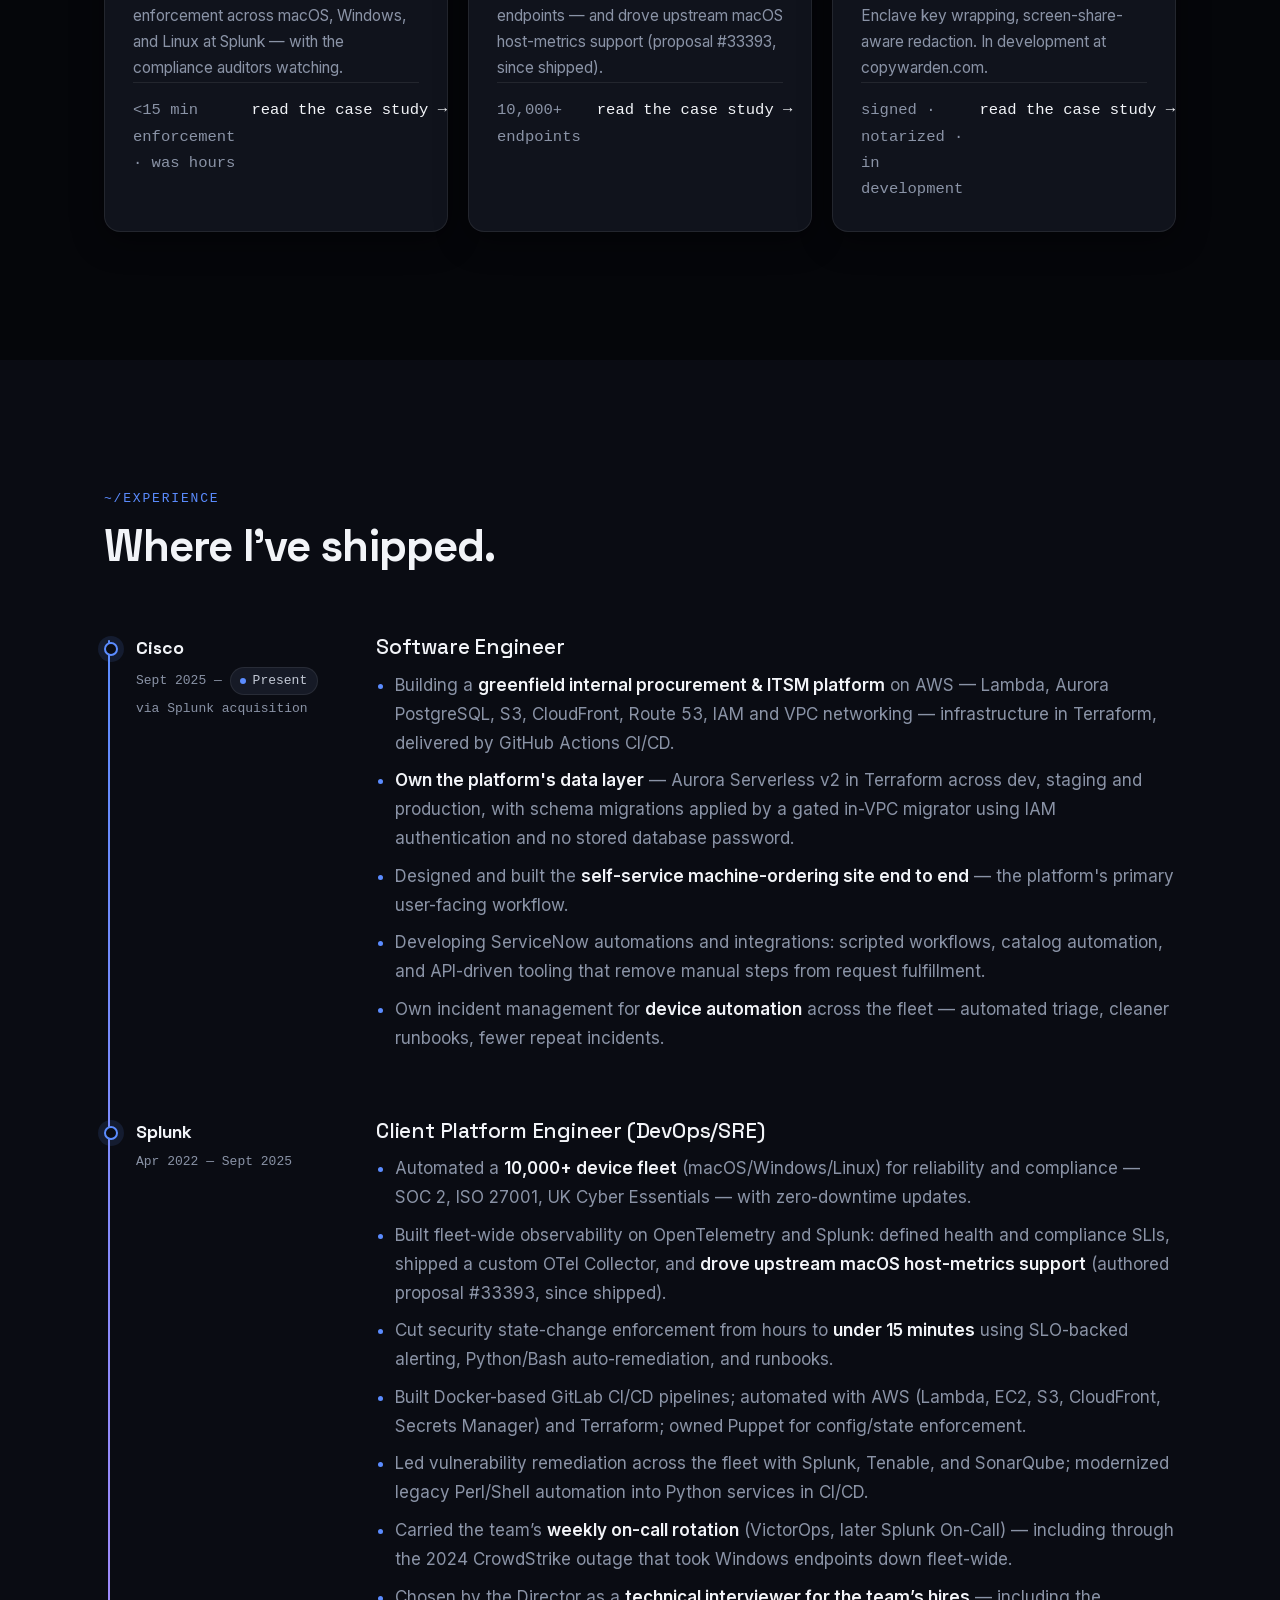
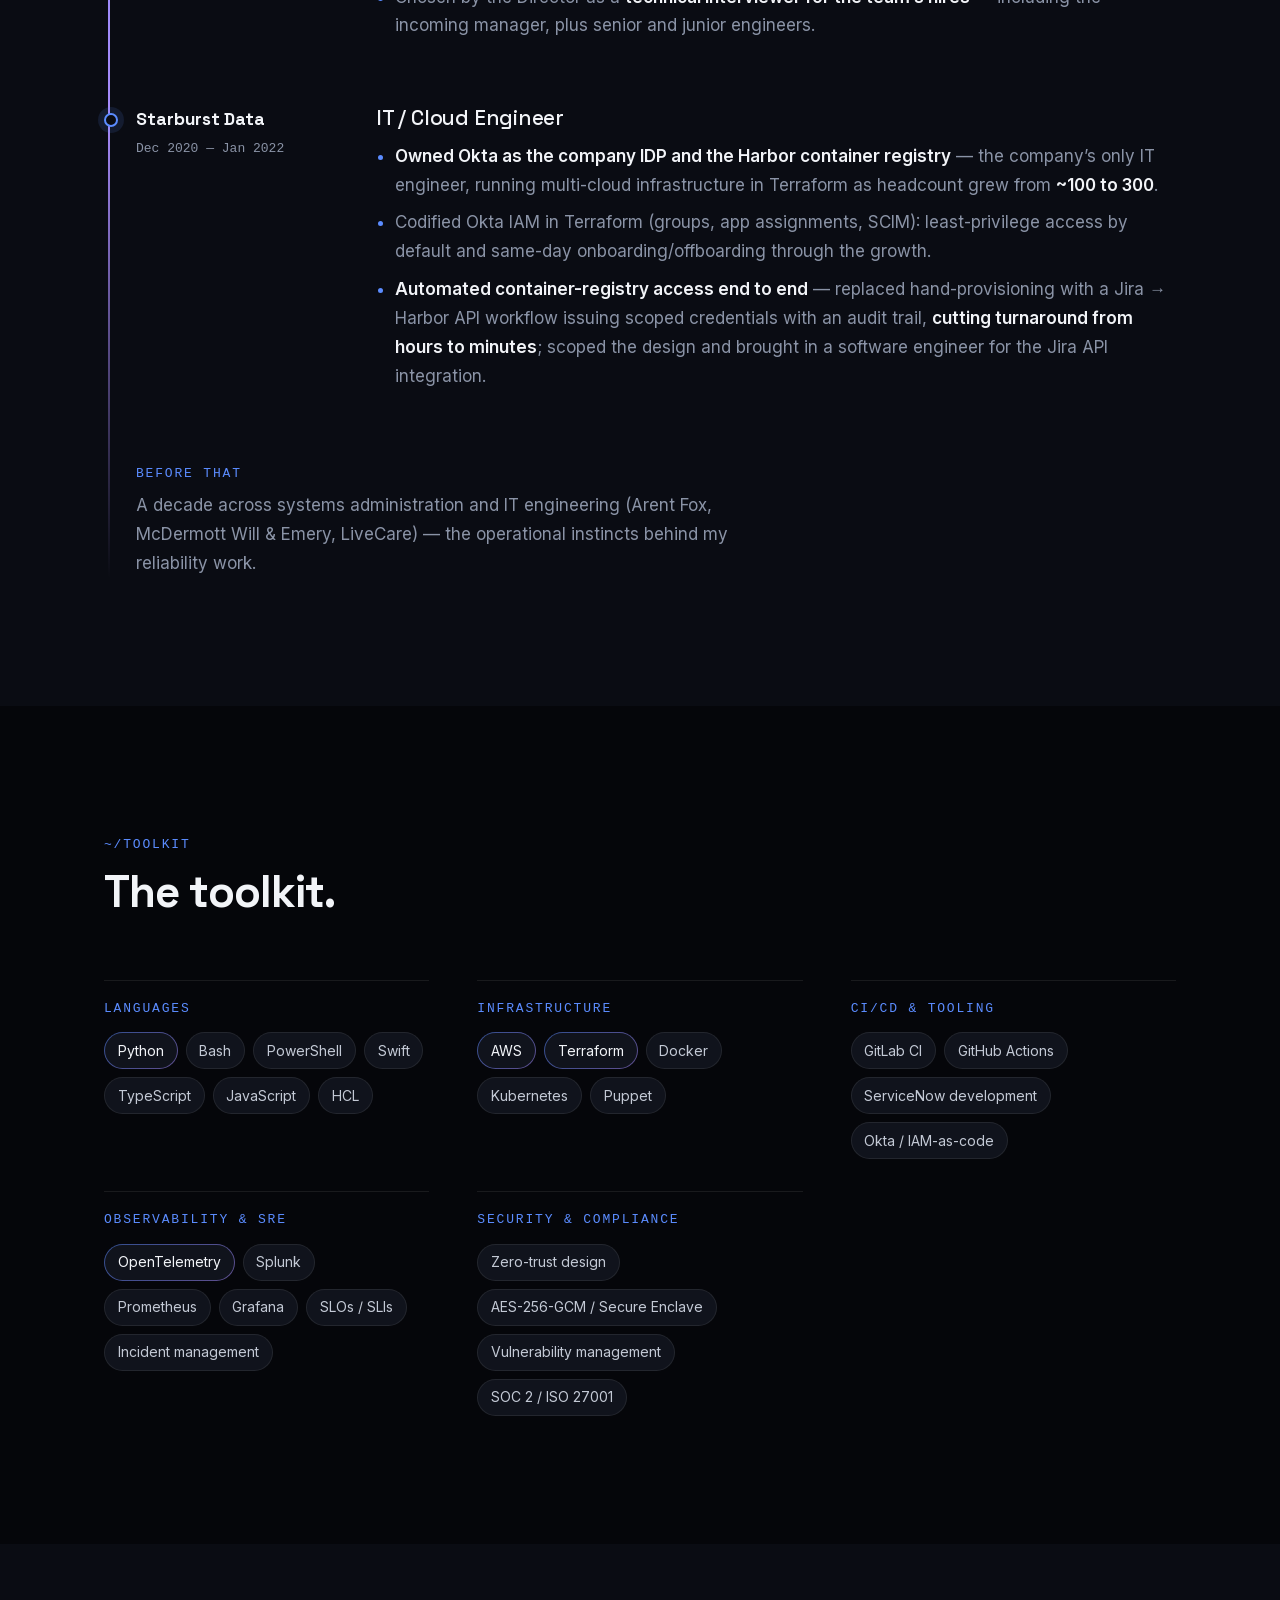
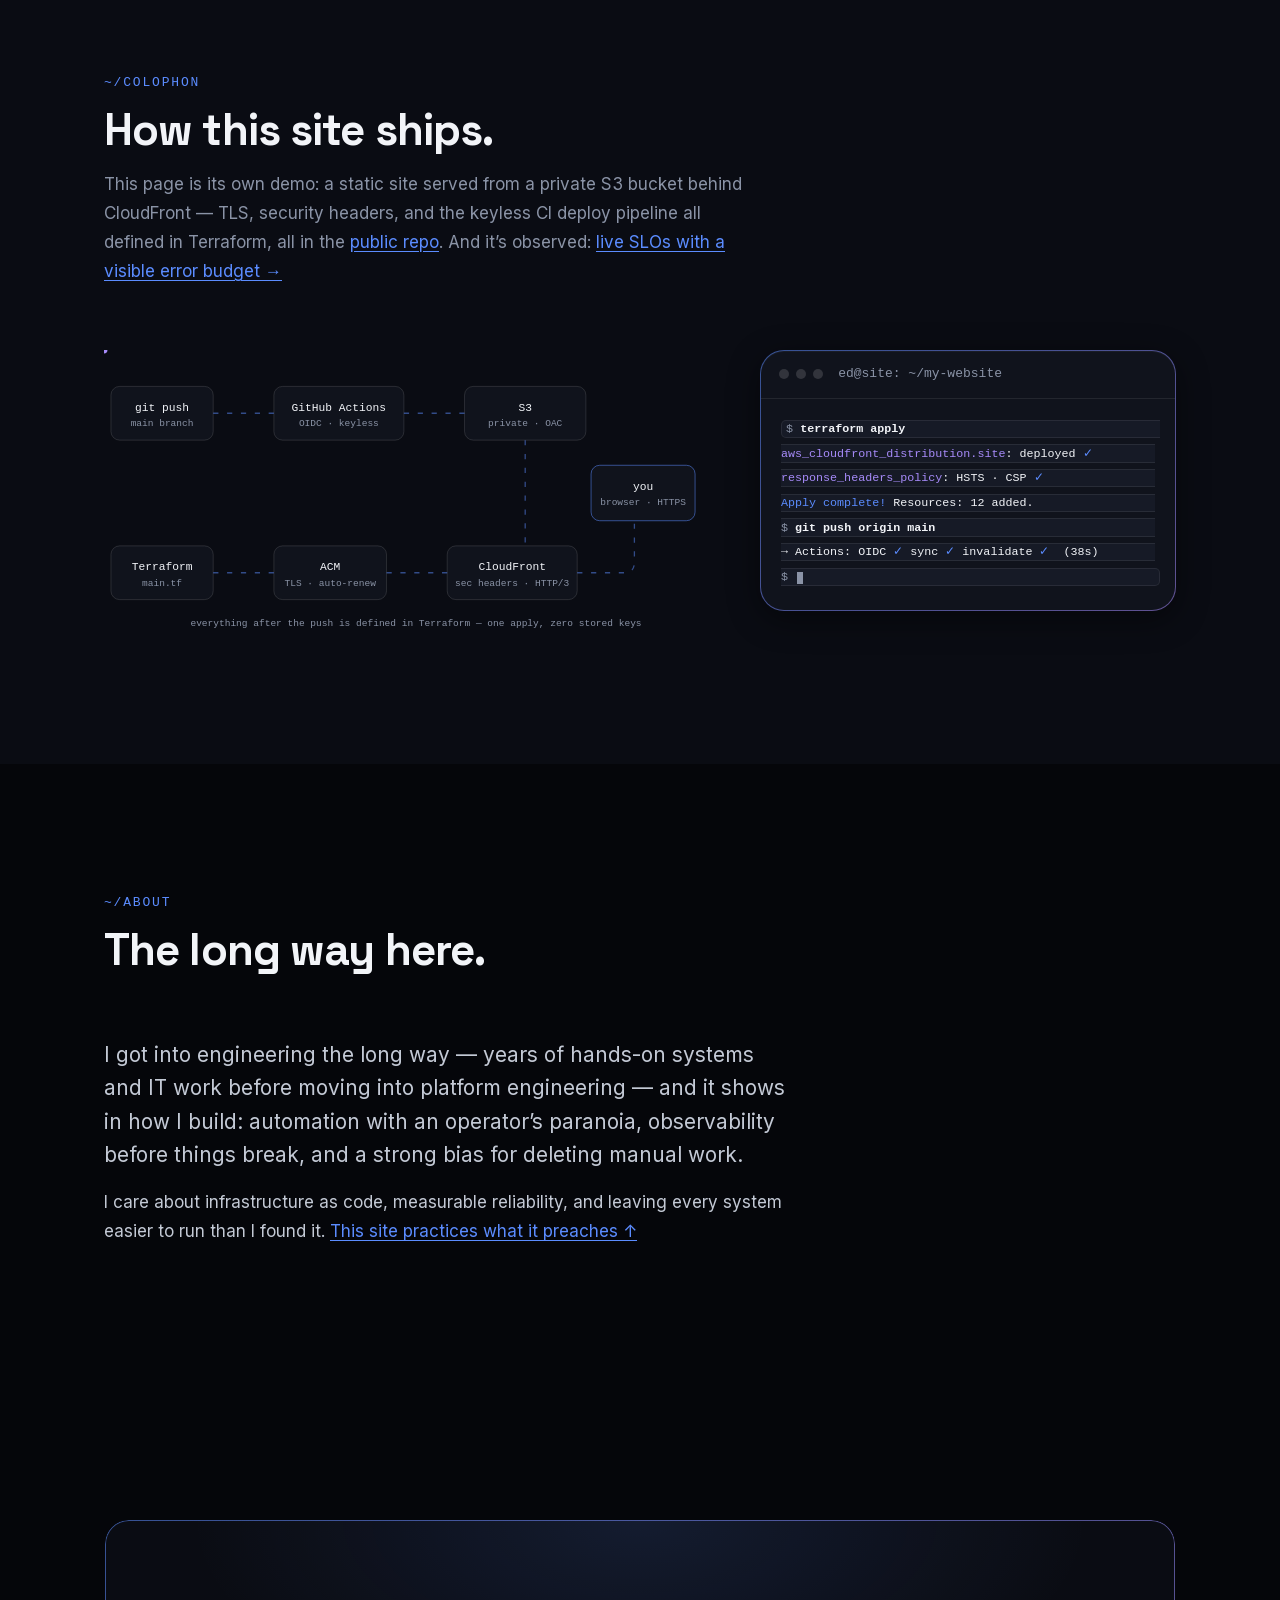
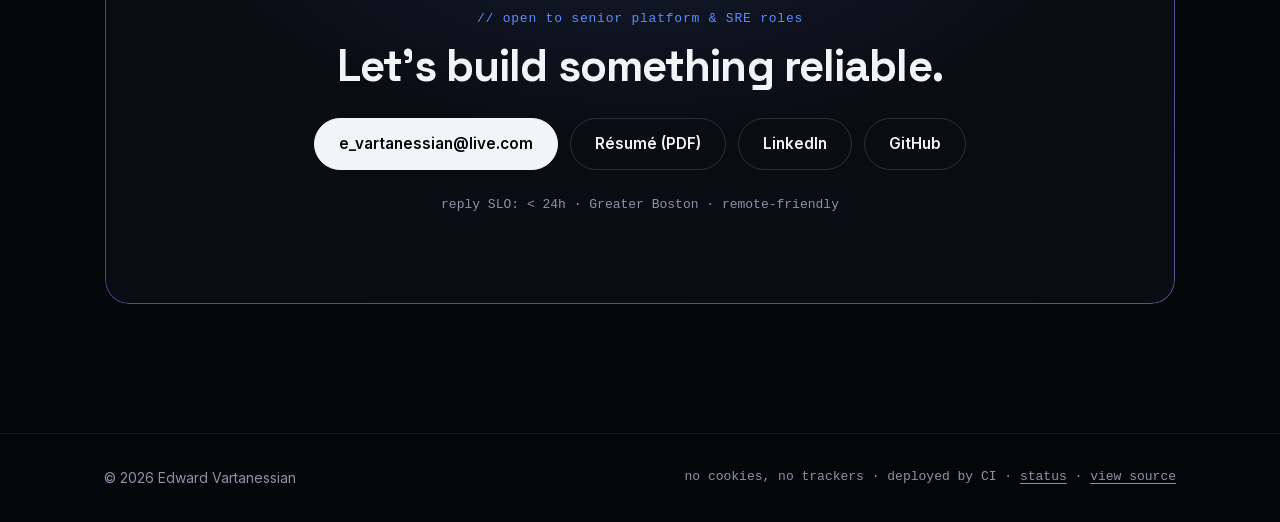
==== commit 679b8ac4: "Cisco: Jira-backed scope, and drop the production-traffic claim Ed's Jira shows he owns the data-lay" ====
--- a/index.html
+++ b/index.html
@@ -170,11 +170,13 @@
               <h3>Software Engineer</h3>
               <ul>
                 <li>Building a <strong>greenfield internal procurement &amp; ITSM platform</strong> on AWS —
-                    Lambda, RDS, S3, CloudFront, Route&nbsp;53, IAM and VPC networking — infrastructure
-                    in Terraform, delivered by GitHub Actions CI/CD.</li>
-                <li>Designed and stood up the <strong>self-service machine-ordering site end to end</strong>,
-                    serving a ~100,000-employee company; building its data layer on Amazon RDS with
-                    Drizzle schema migrations run through CI.</li>
+                    Lambda, Aurora PostgreSQL, S3, CloudFront, Route&nbsp;53, IAM and VPC networking —
+                    infrastructure in Terraform, delivered by GitHub Actions CI/CD.</li>
+                <li><strong>Own the platform's data layer</strong> — Aurora Serverless v2 in Terraform across
+                    dev, staging and production, with schema migrations applied by a gated in-VPC migrator
+                    using IAM authentication and no stored database password.</li>
+                <li>Designed and built the <strong>self-service machine-ordering site end to end</strong> —
+                    the platform's primary user-facing workflow.</li>
                 <li>Developing ServiceNow automations and integrations: scripted workflows, catalog
                     automation, and API-driven tooling that remove manual steps from request fulfillment.</li>
                 <li>Own incident management for <strong>device automation</strong> across the fleet —
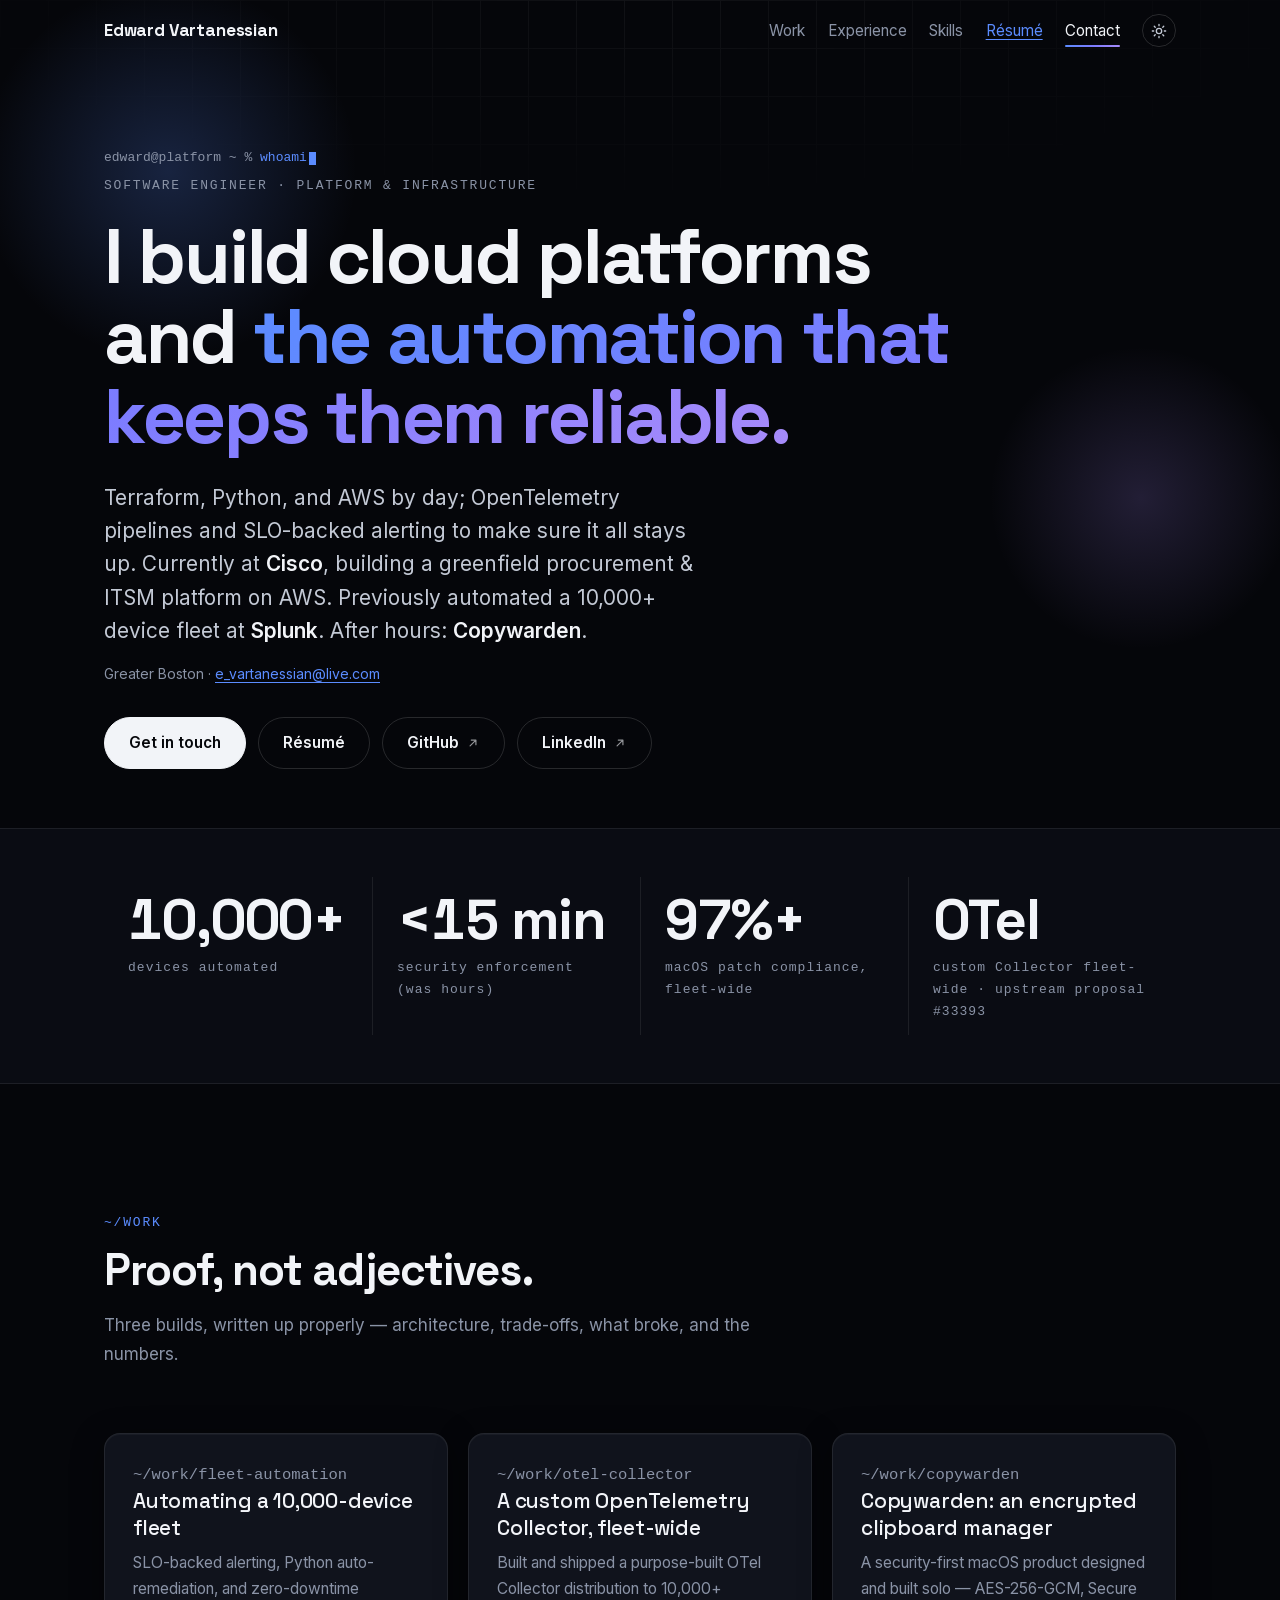
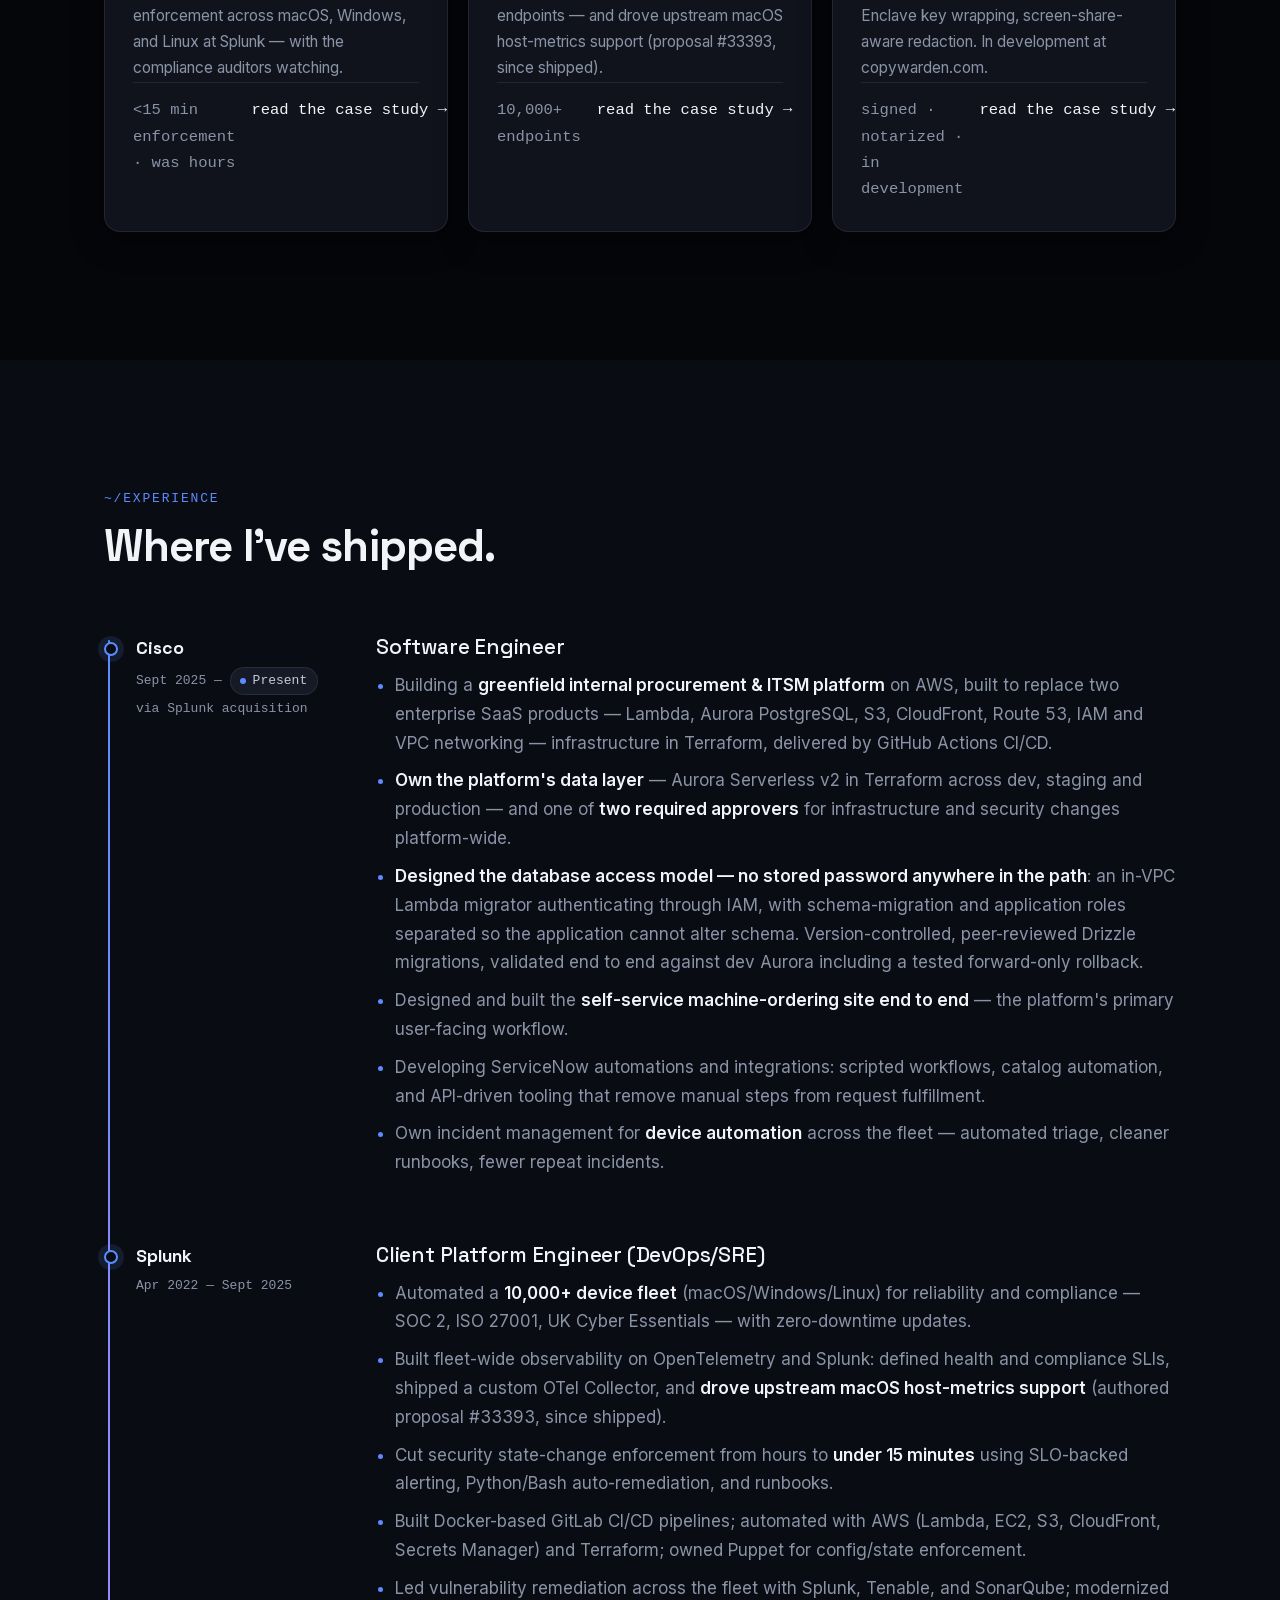
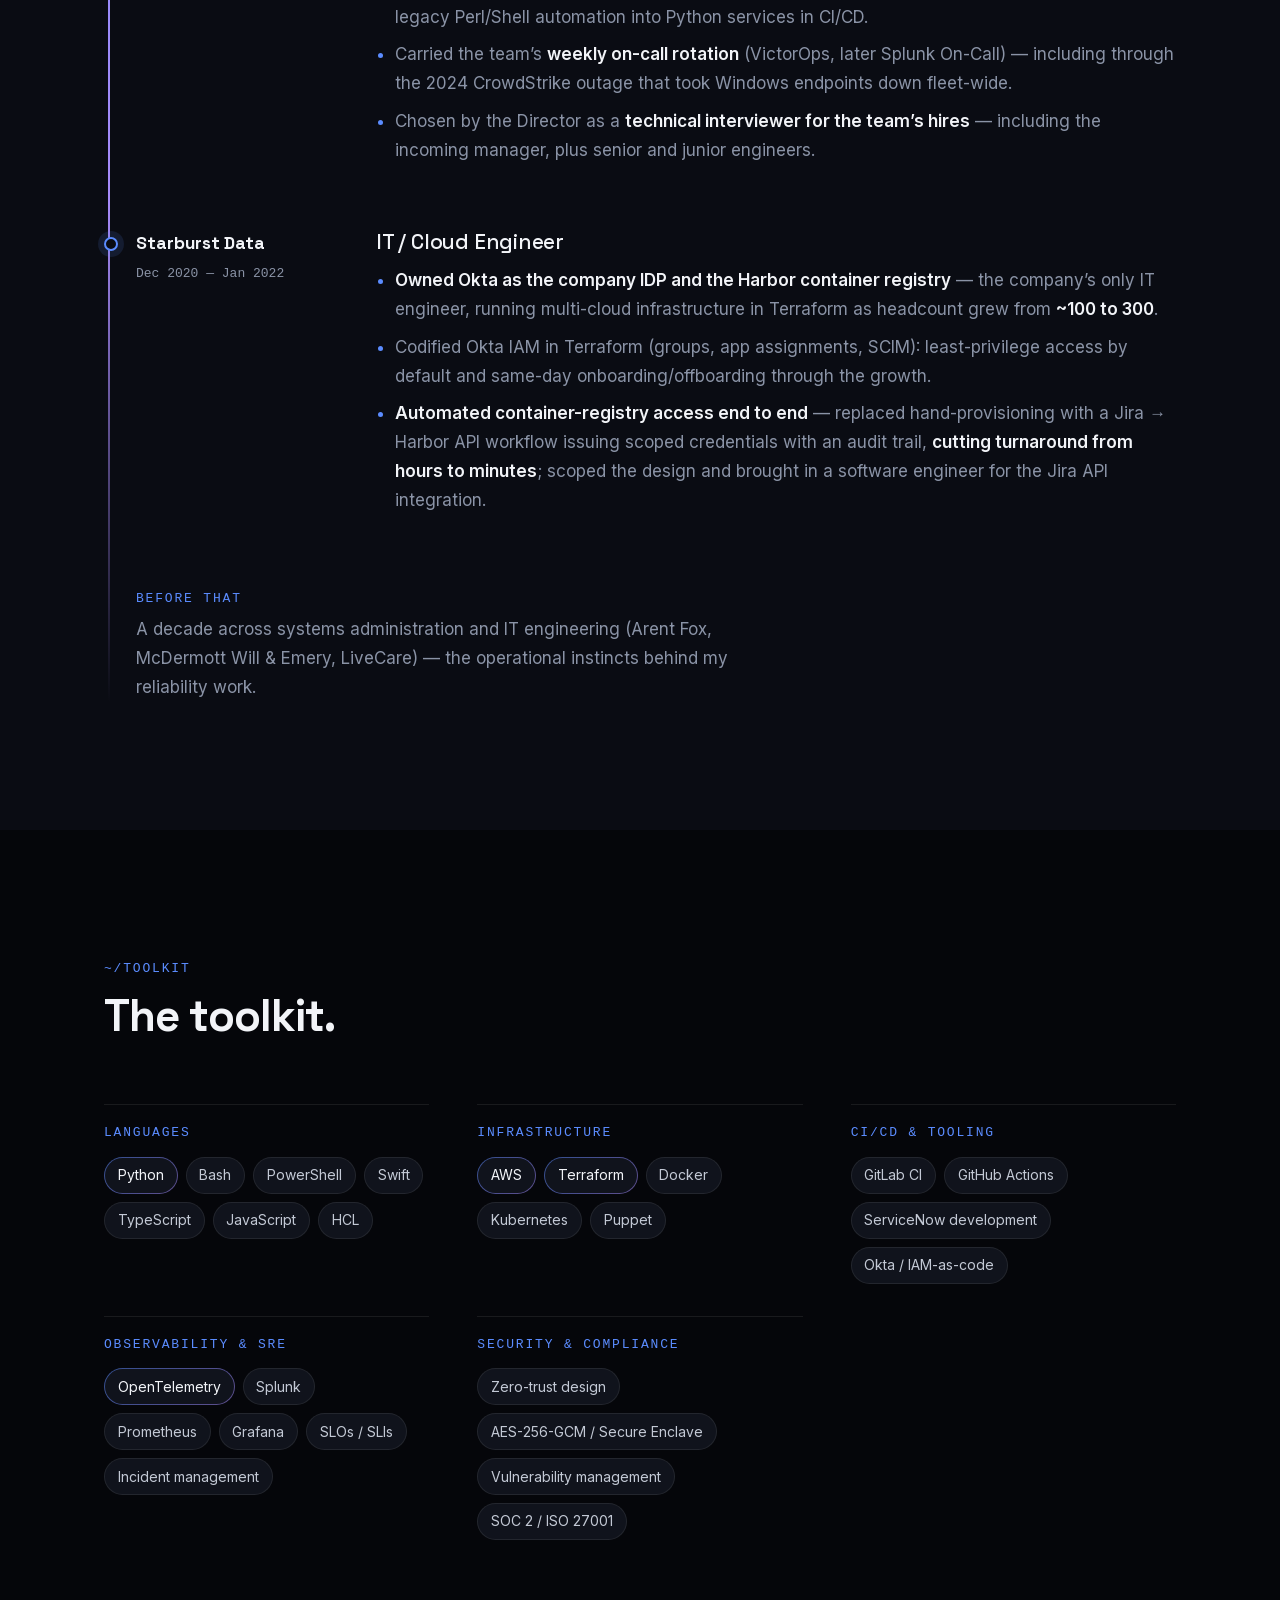
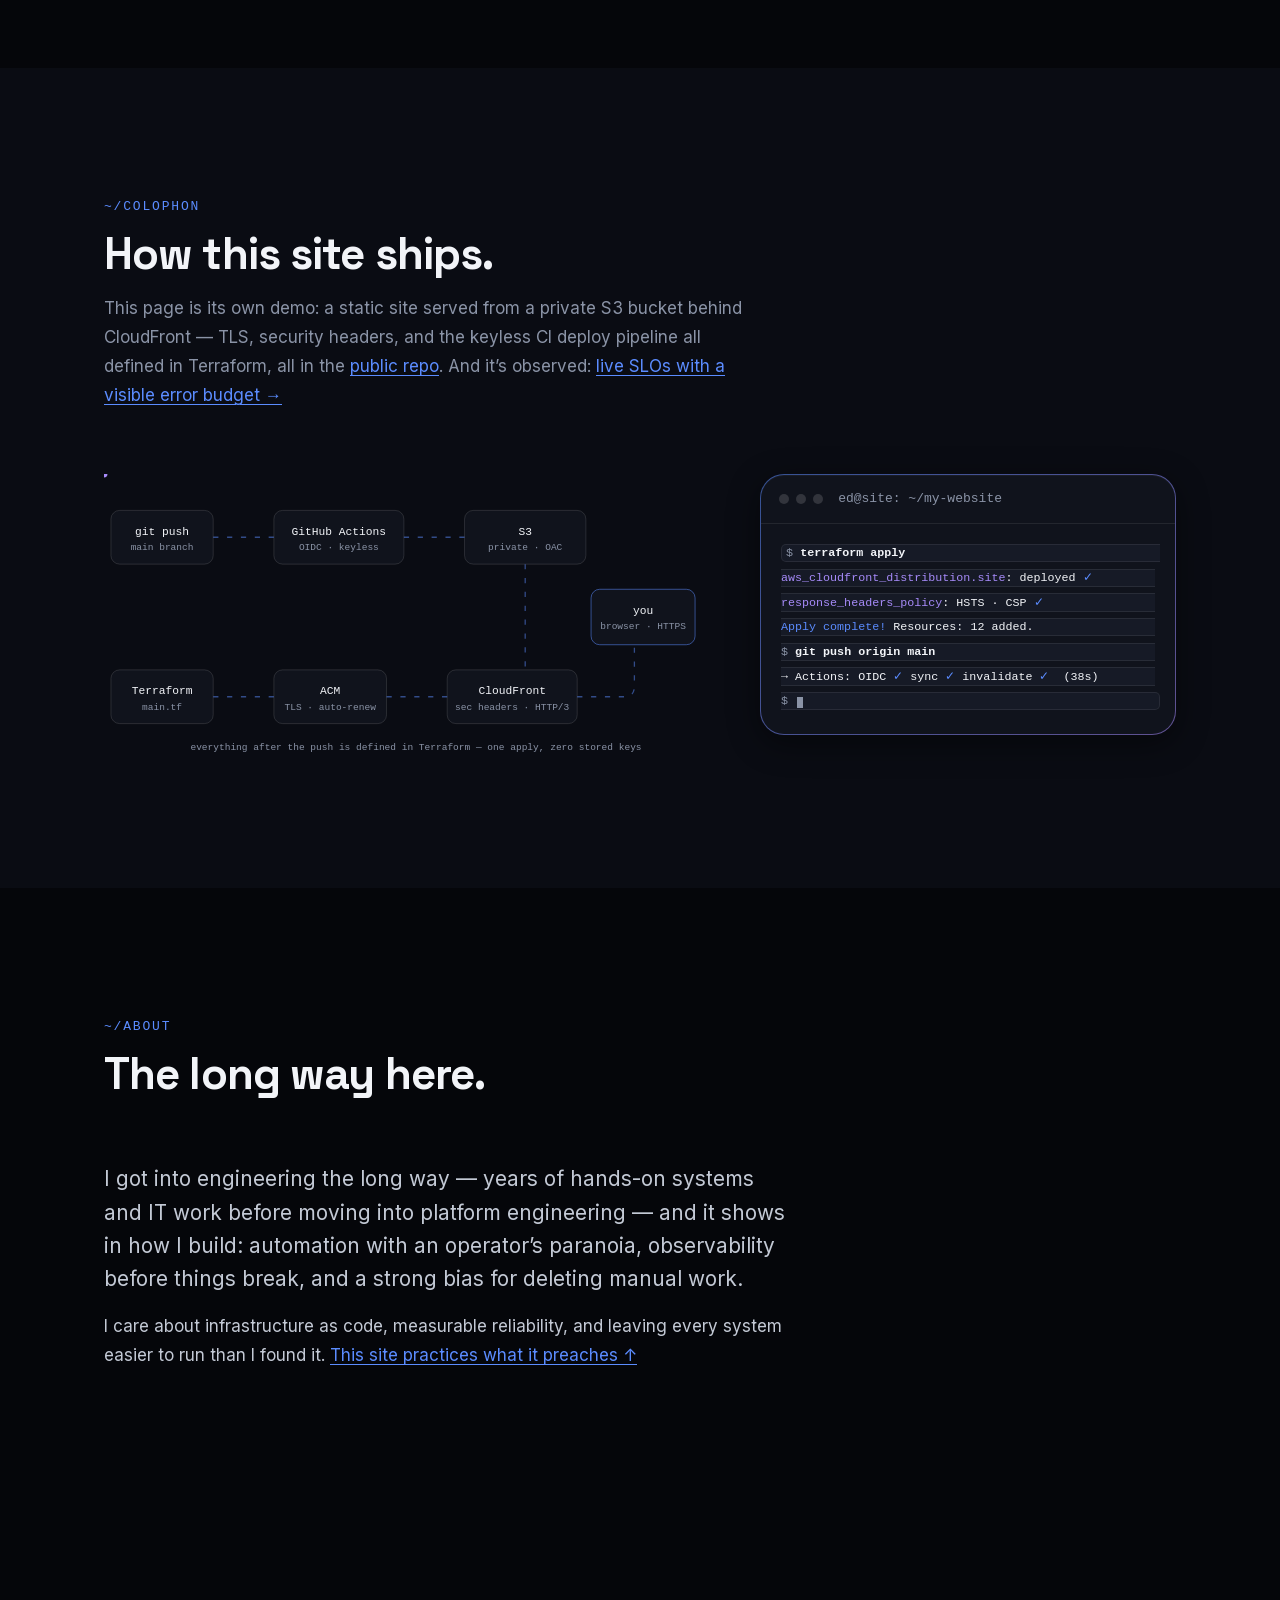
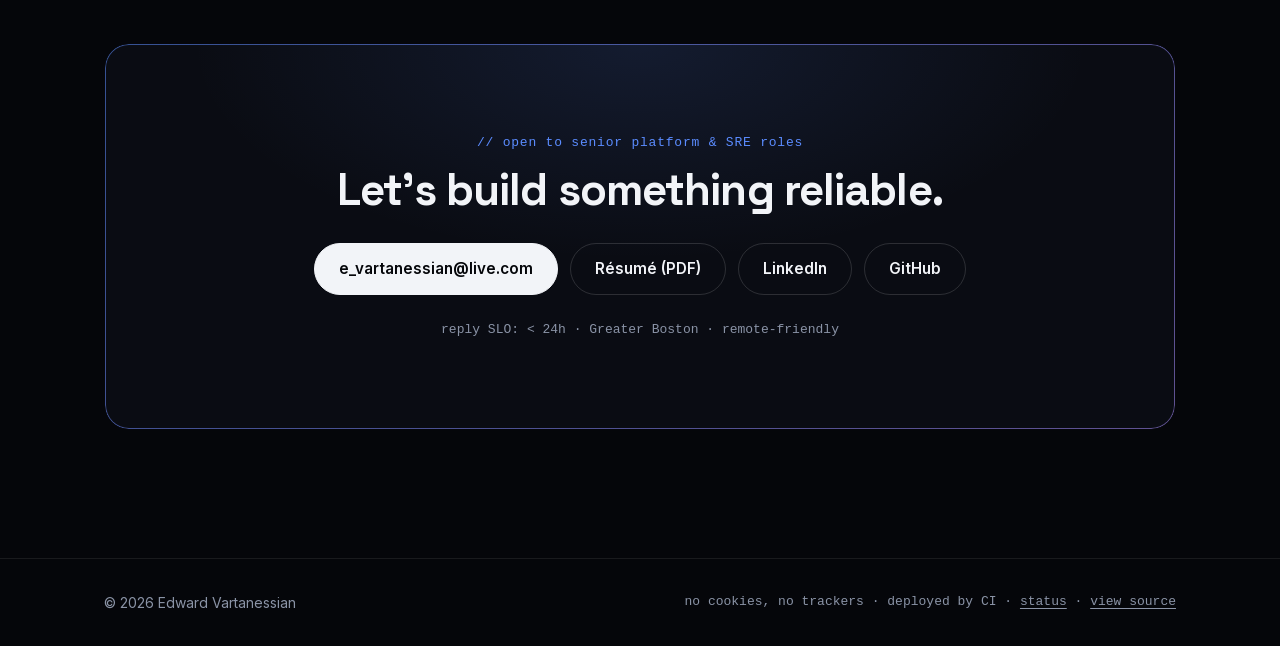
==== commit e8369943: "Point source links at the repo; gate the LCP SLO on sample count Seven "view source" and "public rep" ====
--- a/index.html
+++ b/index.html
@@ -169,12 +169,18 @@
             <div class="job-body">
               <h3>Software Engineer</h3>
               <ul>
-                <li>Building a <strong>greenfield internal procurement &amp; ITSM platform</strong> on AWS —
-                    Lambda, Aurora PostgreSQL, S3, CloudFront, Route&nbsp;53, IAM and VPC networking —
-                    infrastructure in Terraform, delivered by GitHub Actions CI/CD.</li>
+                <li>Building a <strong>greenfield internal procurement &amp; ITSM platform</strong> on AWS,
+                    built to replace two enterprise SaaS products — Lambda, Aurora PostgreSQL, S3,
+                    CloudFront, Route&nbsp;53, IAM and VPC networking — infrastructure in Terraform,
+                    delivered by GitHub Actions CI/CD.</li>
                 <li><strong>Own the platform's data layer</strong> — Aurora Serverless v2 in Terraform across
-                    dev, staging and production, with schema migrations applied by a gated in-VPC migrator
-                    using IAM authentication and no stored database password.</li>
+                    dev, staging and production — and one of <strong>two required approvers</strong> for
+                    infrastructure and security changes platform-wide.</li>
+                <li><strong>Designed the database access model — no stored password anywhere in the
+                    path</strong>: an in-VPC Lambda migrator authenticating through IAM, with
+                    schema-migration and application roles separated so the application cannot alter
+                    schema. Version-controlled, peer-reviewed Drizzle migrations, validated end to end
+                    against dev Aurora including a tested forward-only rollback.</li>
                 <li>Designed and built the <strong>self-service machine-ordering site end to end</strong> —
                     the platform's primary user-facing workflow.</li>
                 <li>Developing ServiceNow automations and integrations: scripted workflows, catalog
@@ -294,7 +300,7 @@
           <p class="section-sub">This page is its own demo: a static site served from a
             private S3 bucket behind CloudFront — TLS, security headers, and the keyless CI deploy
             pipeline all defined in Terraform, all in the
-            <a href="https://github.com/eddiev2" rel="noopener" target="_blank">public repo</a>.
+            <a href="https://github.com/EddieV2/my-website" rel="noopener" target="_blank">public repo</a>.
             And it&rsquo;s observed: <a href="observability.html">live SLOs with a visible error
             budget →</a></p>
         </header>
@@ -408,7 +414,7 @@
   <footer class="site-footer">
     <div class="container footer-row">
       <p>© 2026 Edward Vartanessian</p>
-      <p class="footer-mono">no cookies, no trackers · deployed by CI · <a href="observability.html">status</a> · <a href="https://github.com/eddiev2" rel="noopener" target="_blank">view source</a></p>
+      <p class="footer-mono">no cookies, no trackers · deployed by CI · <a href="observability.html">status</a> · <a href="https://github.com/EddieV2/my-website" rel="noopener" target="_blank">view source</a></p>
     </div>
   </footer>
 
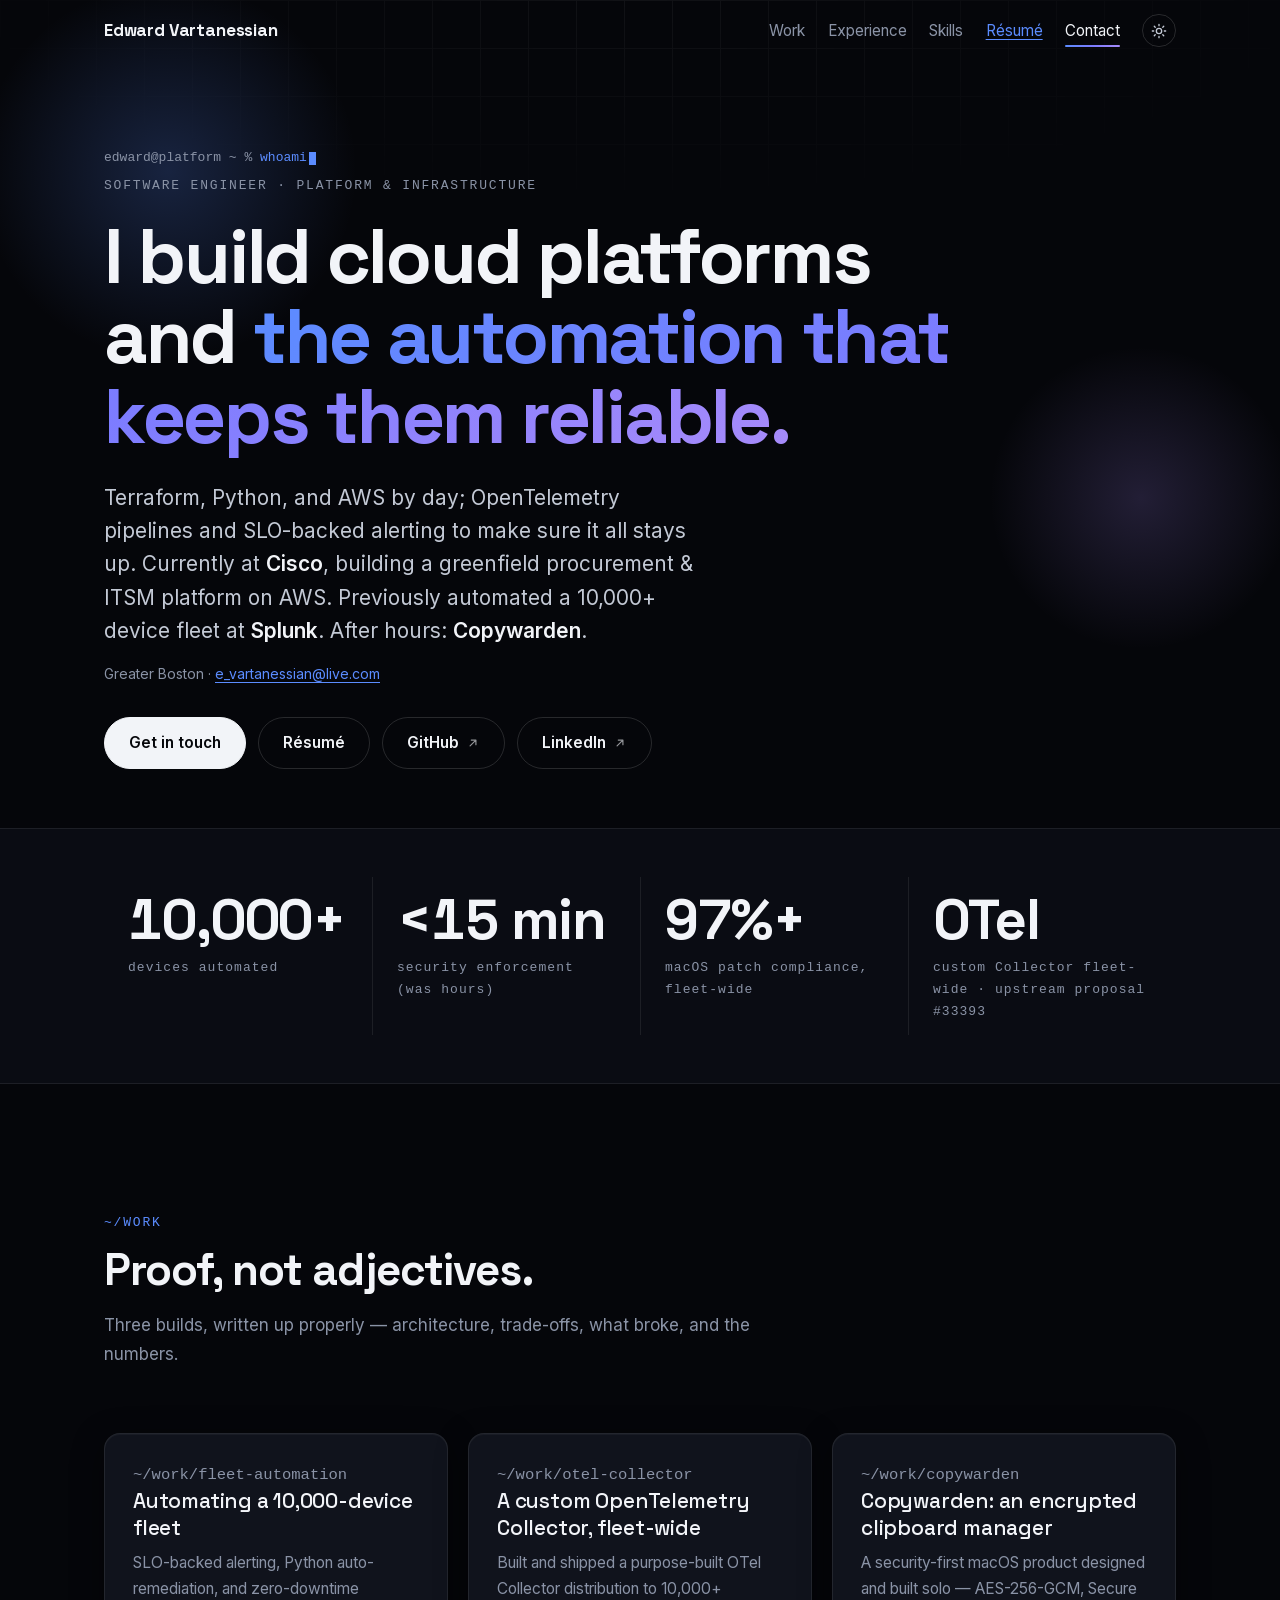
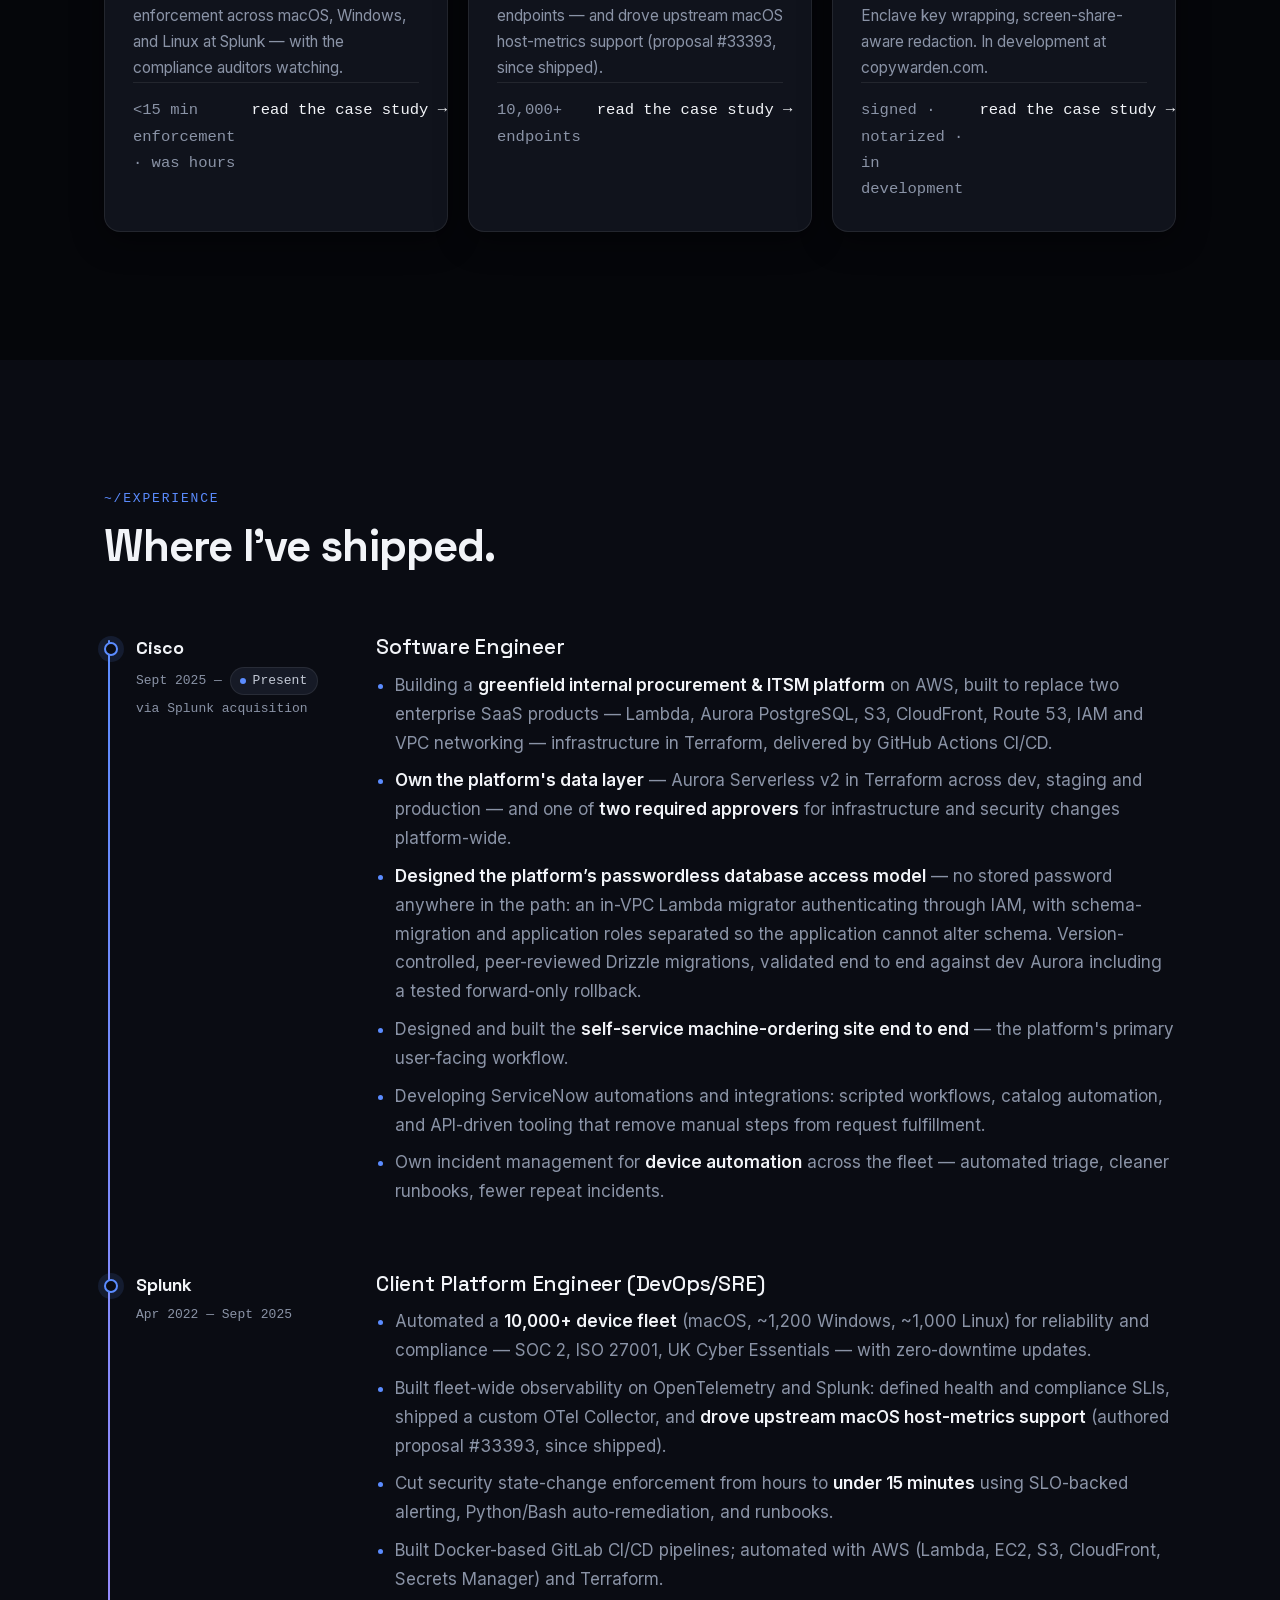
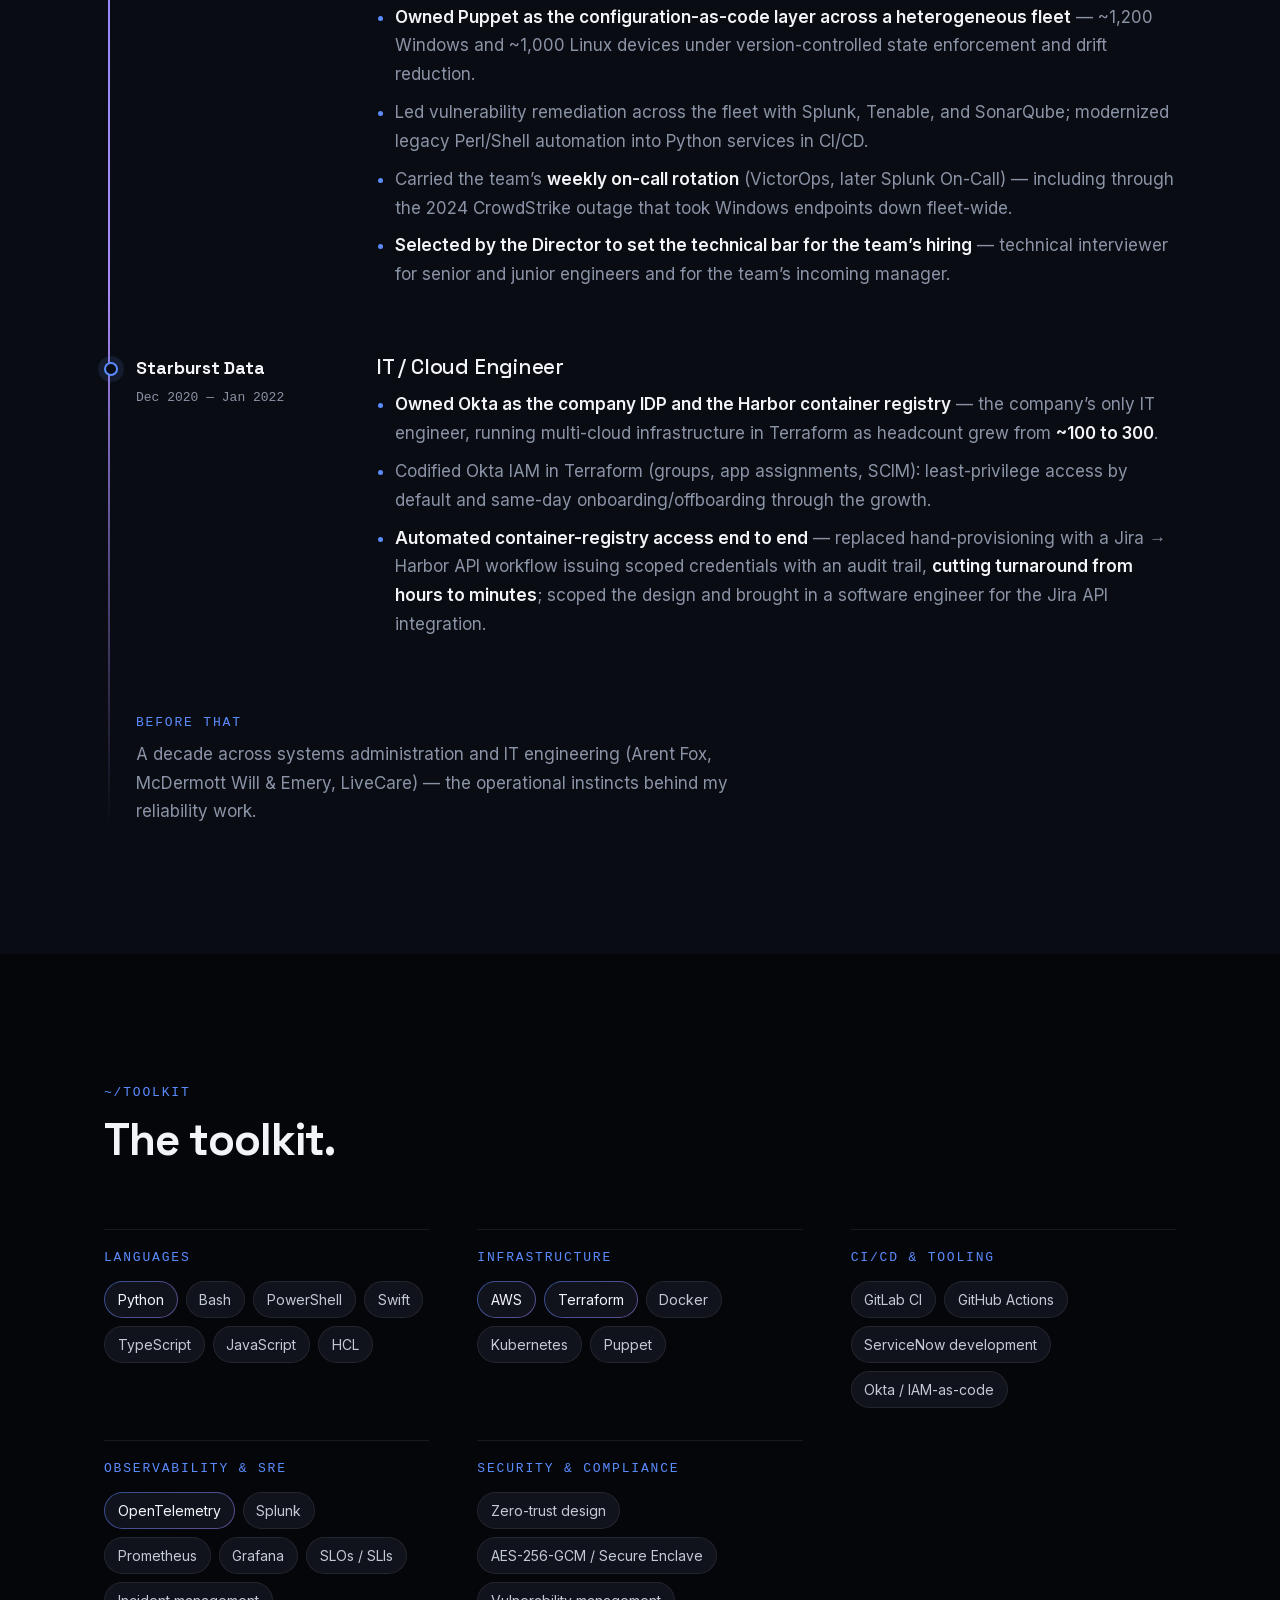
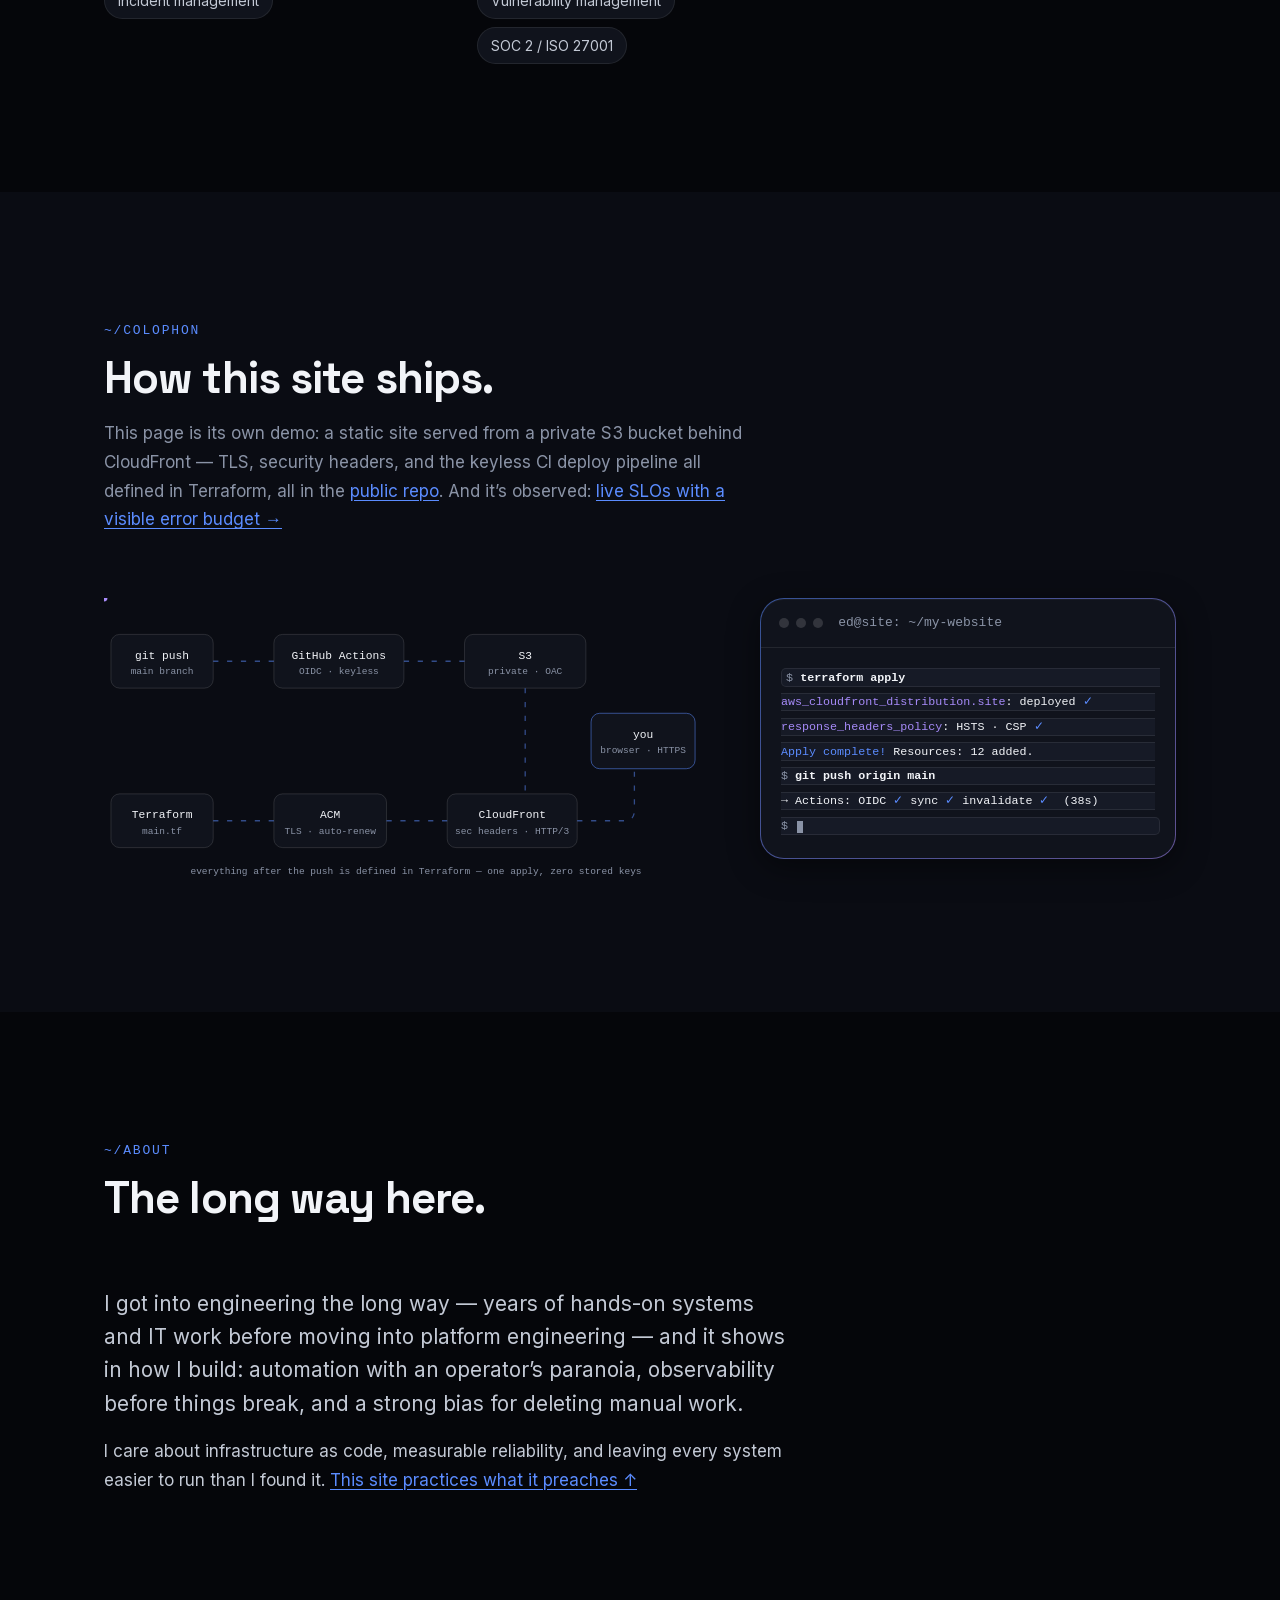
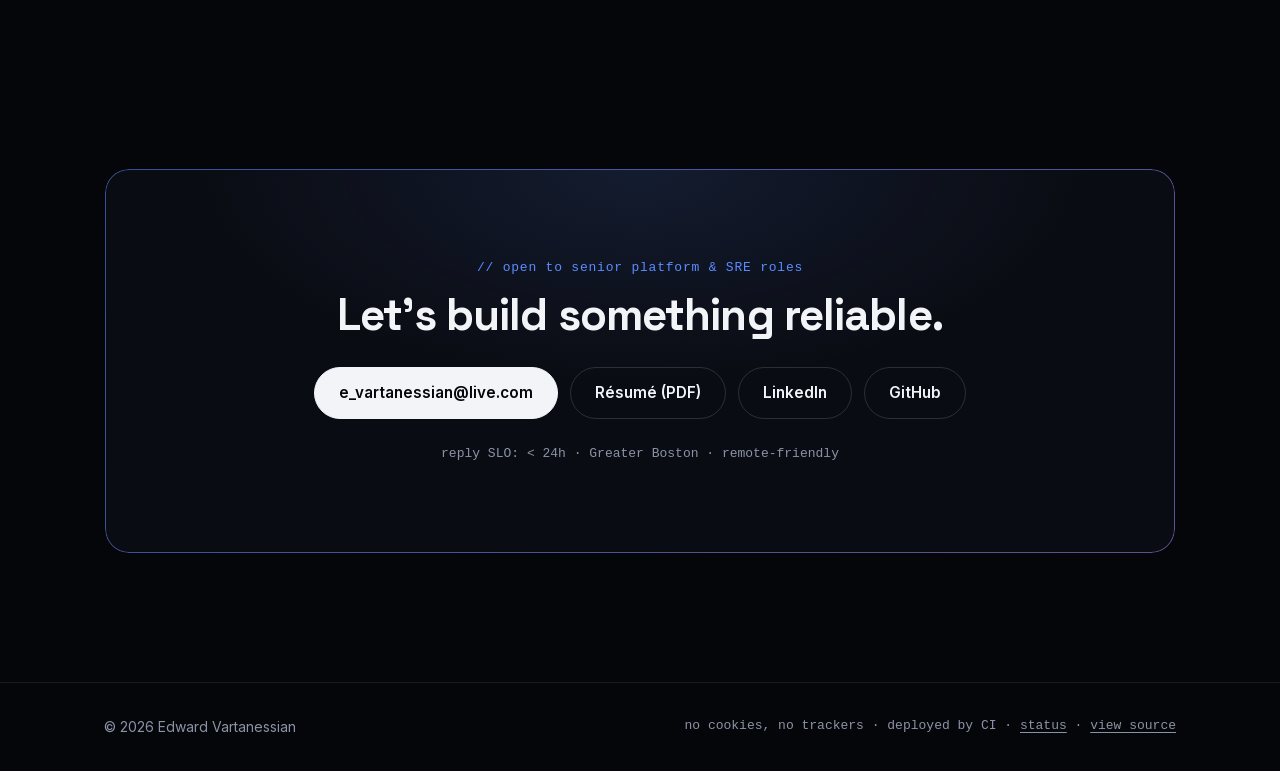
==== commit 88df7270: "Sync the site's Splunk and Cisco copy to the resume The resume gained per-OS fleet counts, Puppet at" ====
--- a/index.html
+++ b/index.html
@@ -176,8 +176,8 @@
                 <li><strong>Own the platform's data layer</strong> — Aurora Serverless v2 in Terraform across
                     dev, staging and production — and one of <strong>two required approvers</strong> for
                     infrastructure and security changes platform-wide.</li>
-                <li><strong>Designed the database access model — no stored password anywhere in the
-                    path</strong>: an in-VPC Lambda migrator authenticating through IAM, with
+                <li><strong>Designed the platform&rsquo;s passwordless database access model</strong> — no stored
+                    password anywhere in the path: an in-VPC Lambda migrator authenticating through IAM, with
                     schema-migration and application roles separated so the application cannot alter
                     schema. Version-controlled, peer-reviewed Drizzle migrations, validated end to end
                     against dev Aurora including a tested forward-only rollback.</li>
@@ -199,7 +199,7 @@
             <div class="job-body">
               <h3>Client Platform Engineer (DevOps/SRE)</h3>
               <ul>
-                <li>Automated a <strong>10,000+ device fleet</strong> (macOS/Windows/Linux) for reliability
+                <li>Automated a <strong>10,000+ device fleet</strong> (macOS, ~1,200 Windows, ~1,000 Linux) for reliability
                     and compliance — SOC 2, ISO 27001, UK Cyber Essentials — with zero-downtime updates.</li>
                 <li>Built fleet-wide observability on OpenTelemetry and Splunk: defined health and
                     compliance SLIs, shipped a custom OTel Collector, and <strong>drove upstream macOS
@@ -207,14 +207,18 @@
                 <li>Cut security state-change enforcement from hours to <strong>under 15 minutes</strong>
                     using SLO-backed alerting, Python/Bash auto-remediation, and runbooks.</li>
                 <li>Built Docker-based GitLab CI/CD pipelines; automated with AWS (Lambda, EC2, S3,
-                    CloudFront, Secrets Manager) and Terraform; owned Puppet for config/state enforcement.</li>
+                    CloudFront, Secrets Manager) and Terraform.</li>
+                <li><strong>Owned Puppet as the configuration-as-code layer across a heterogeneous
+                    fleet</strong> — ~1,200 Windows and ~1,000 Linux devices under version-controlled
+                    state enforcement and drift reduction.</li>
                 <li>Led vulnerability remediation across the fleet with Splunk, Tenable, and SonarQube;
                     modernized legacy Perl/Shell automation into Python services in CI/CD.</li>
                 <li>Carried the team&rsquo;s <strong>weekly on-call rotation</strong> (VictorOps, later
                     Splunk On-Call) — including through the 2024 CrowdStrike outage that took Windows
                     endpoints down fleet-wide.</li>
-                <li>Chosen by the Director as a <strong>technical interviewer for the team&rsquo;s
-                    hires</strong> — including the incoming manager, plus senior and junior engineers.</li>
+                <li><strong>Selected by the Director to set the technical bar for the team&rsquo;s
+                    hiring</strong> — technical interviewer for senior and junior engineers and for
+                    the team&rsquo;s incoming manager.</li>
               </ul>
             </div>
           </article>
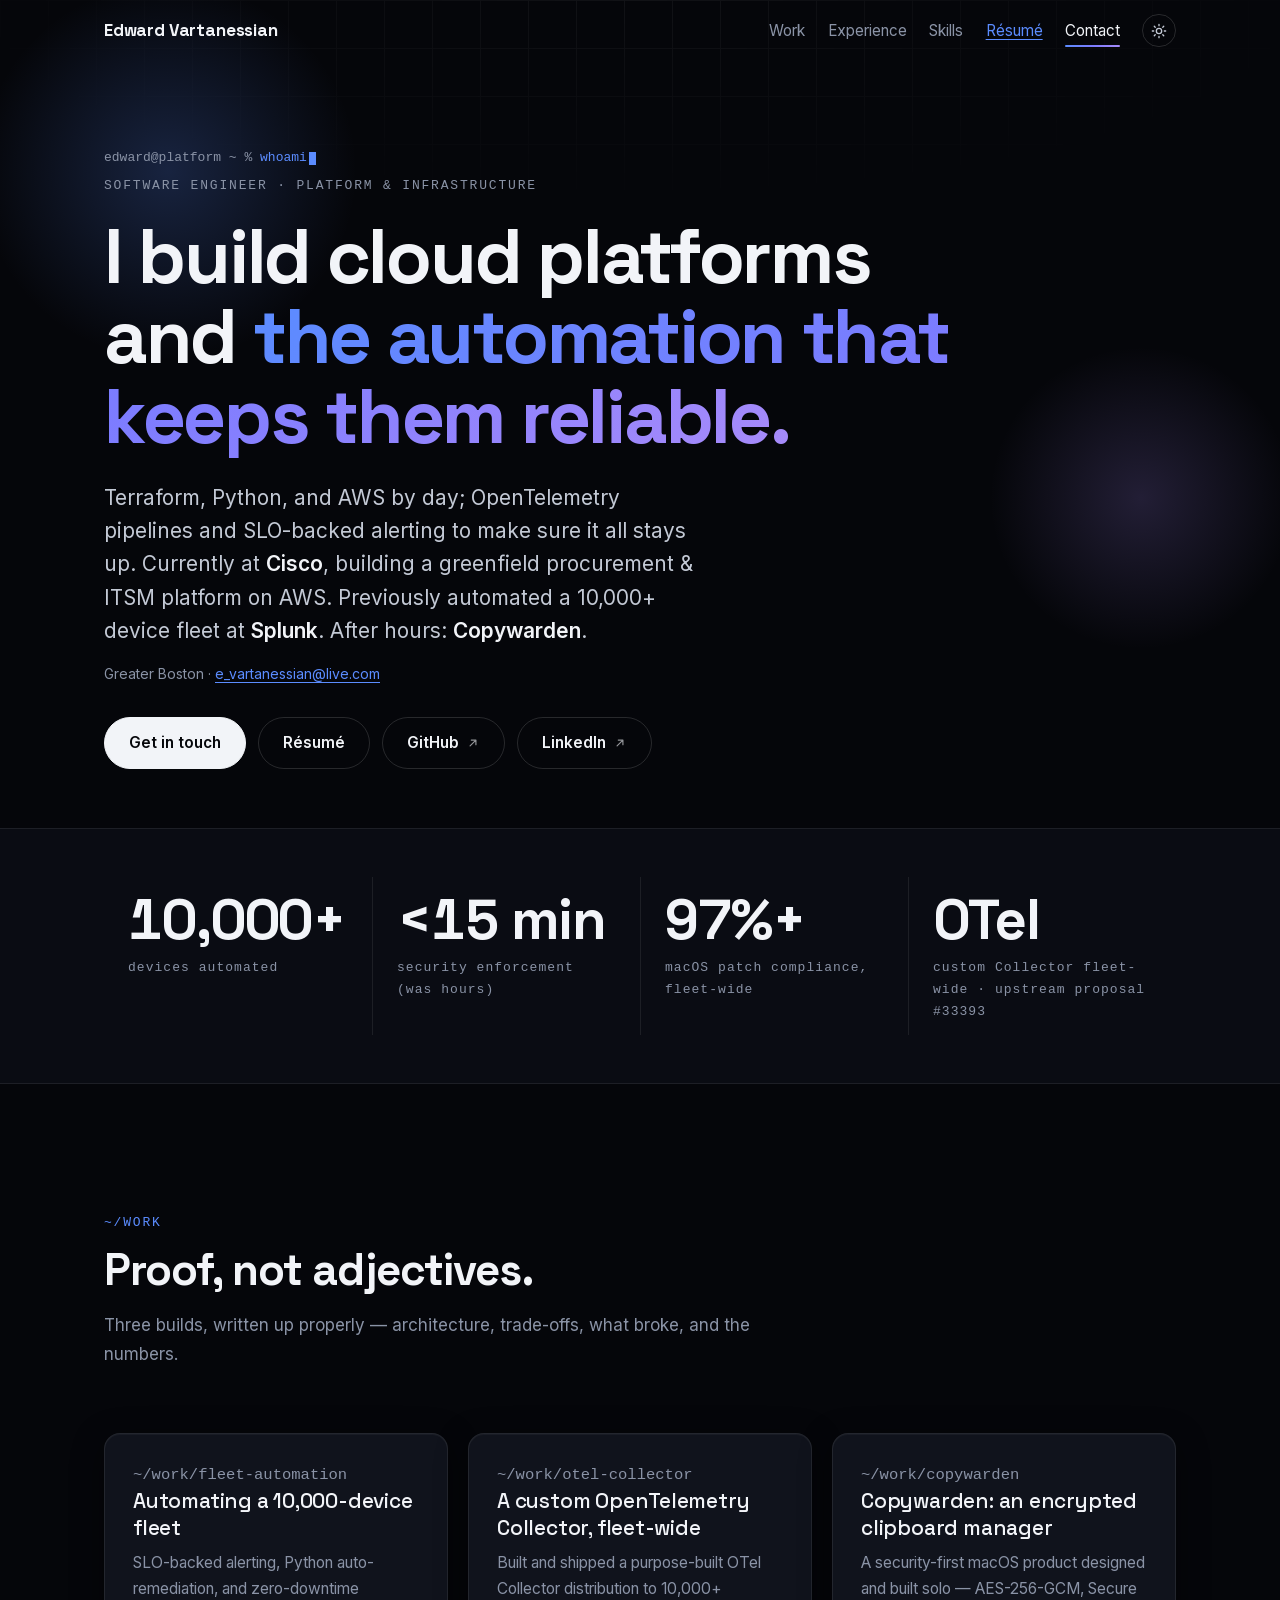
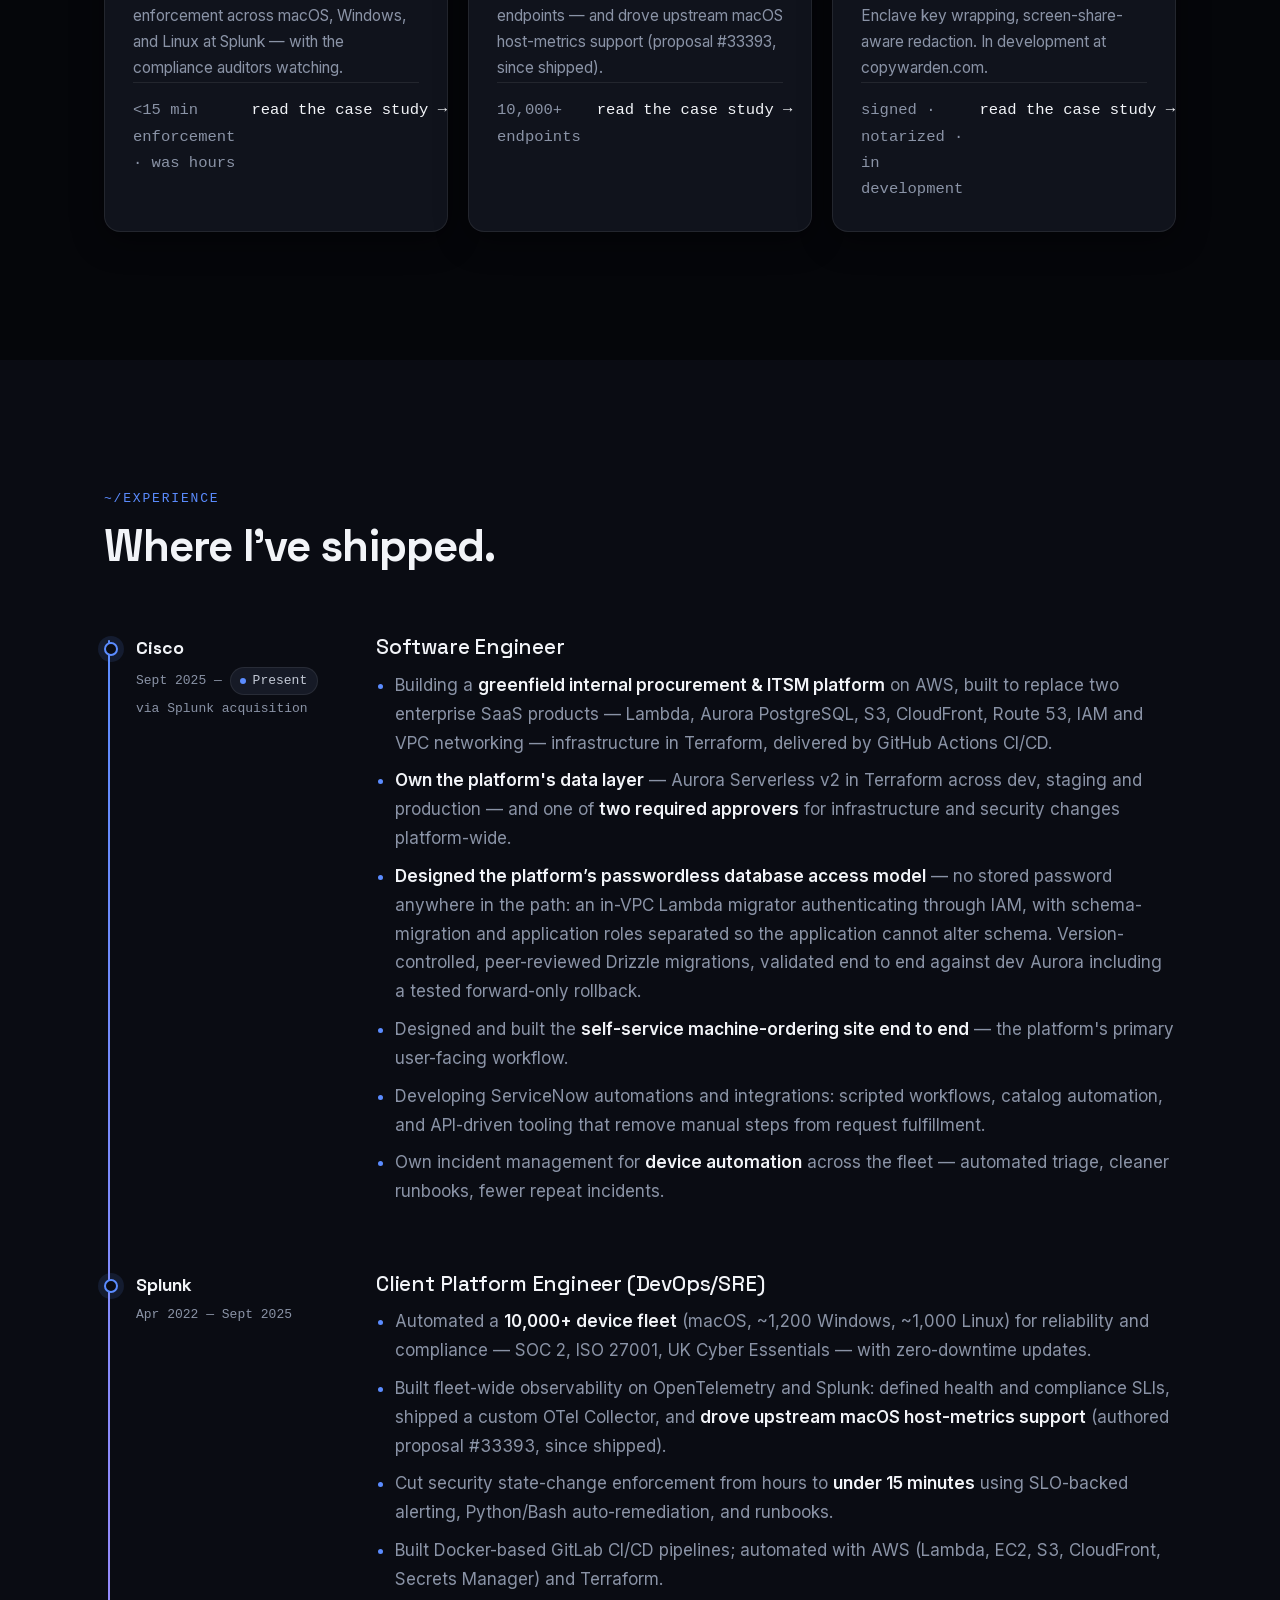
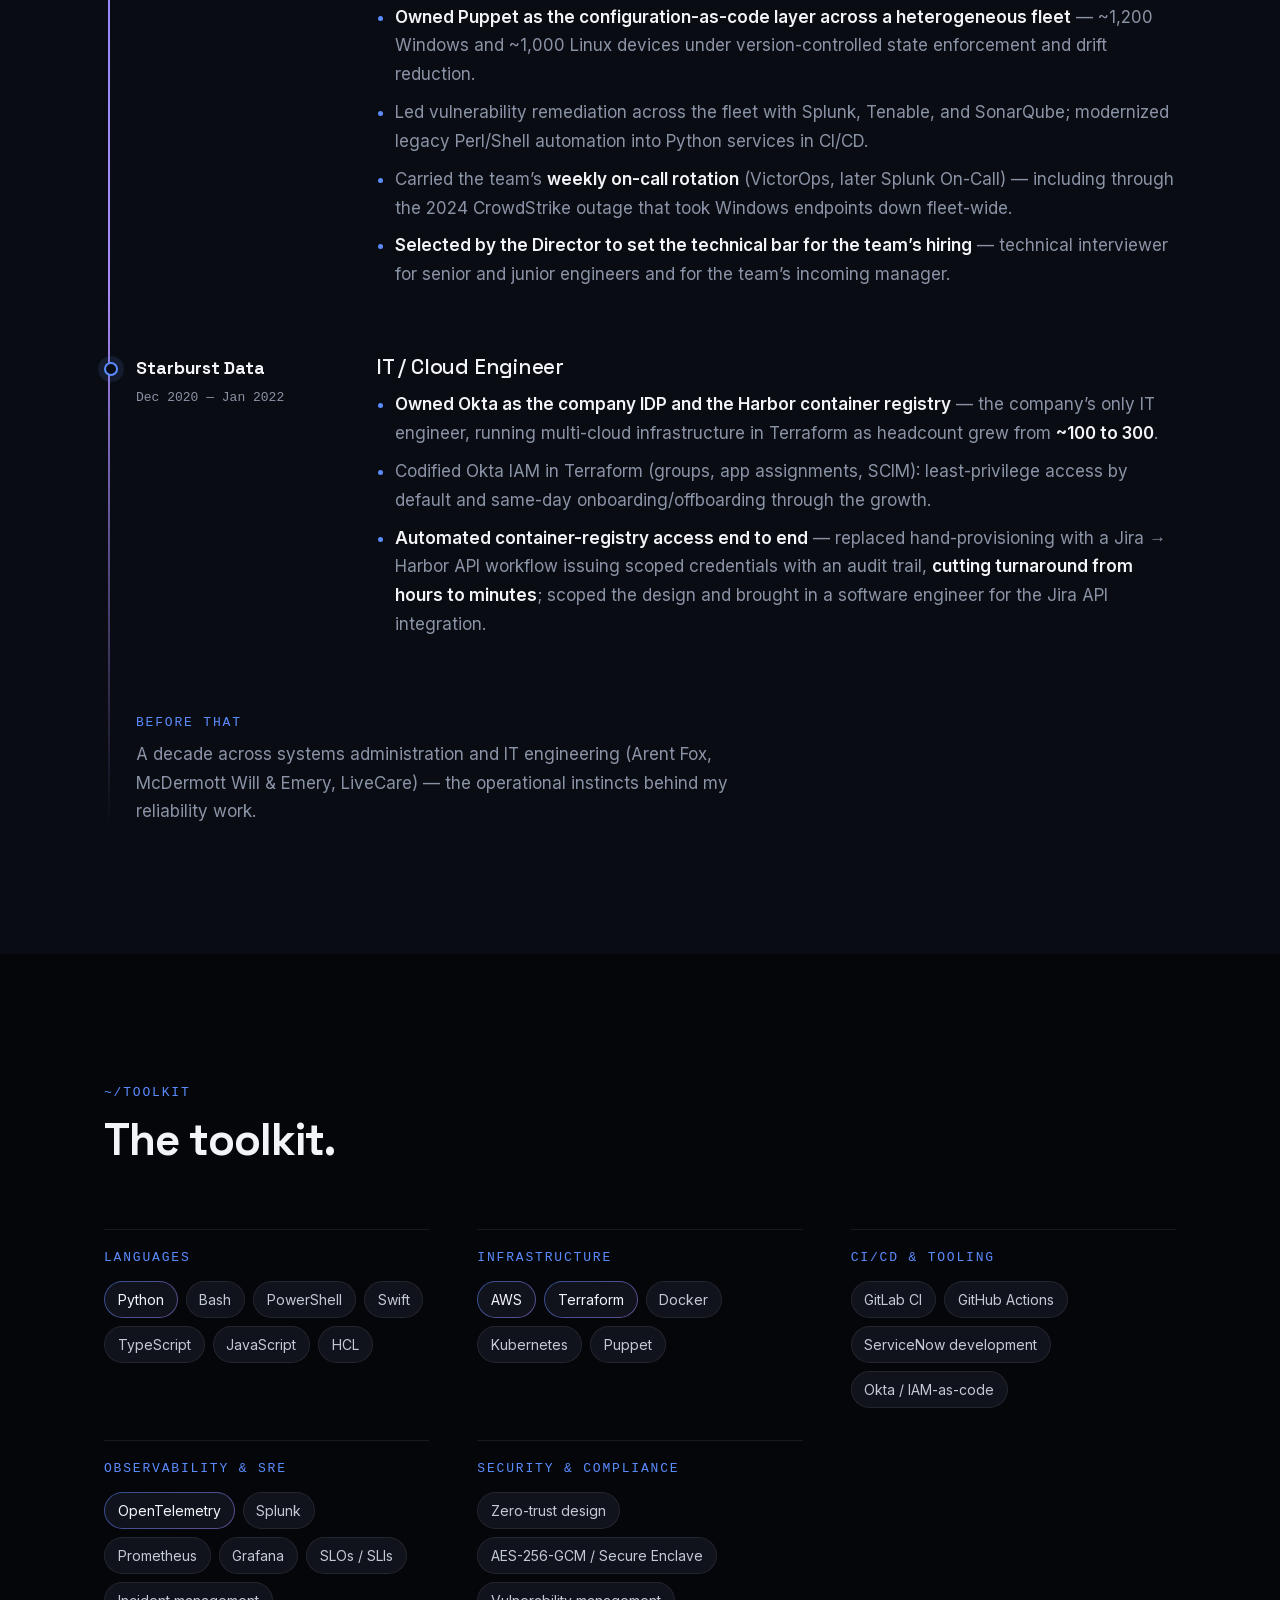
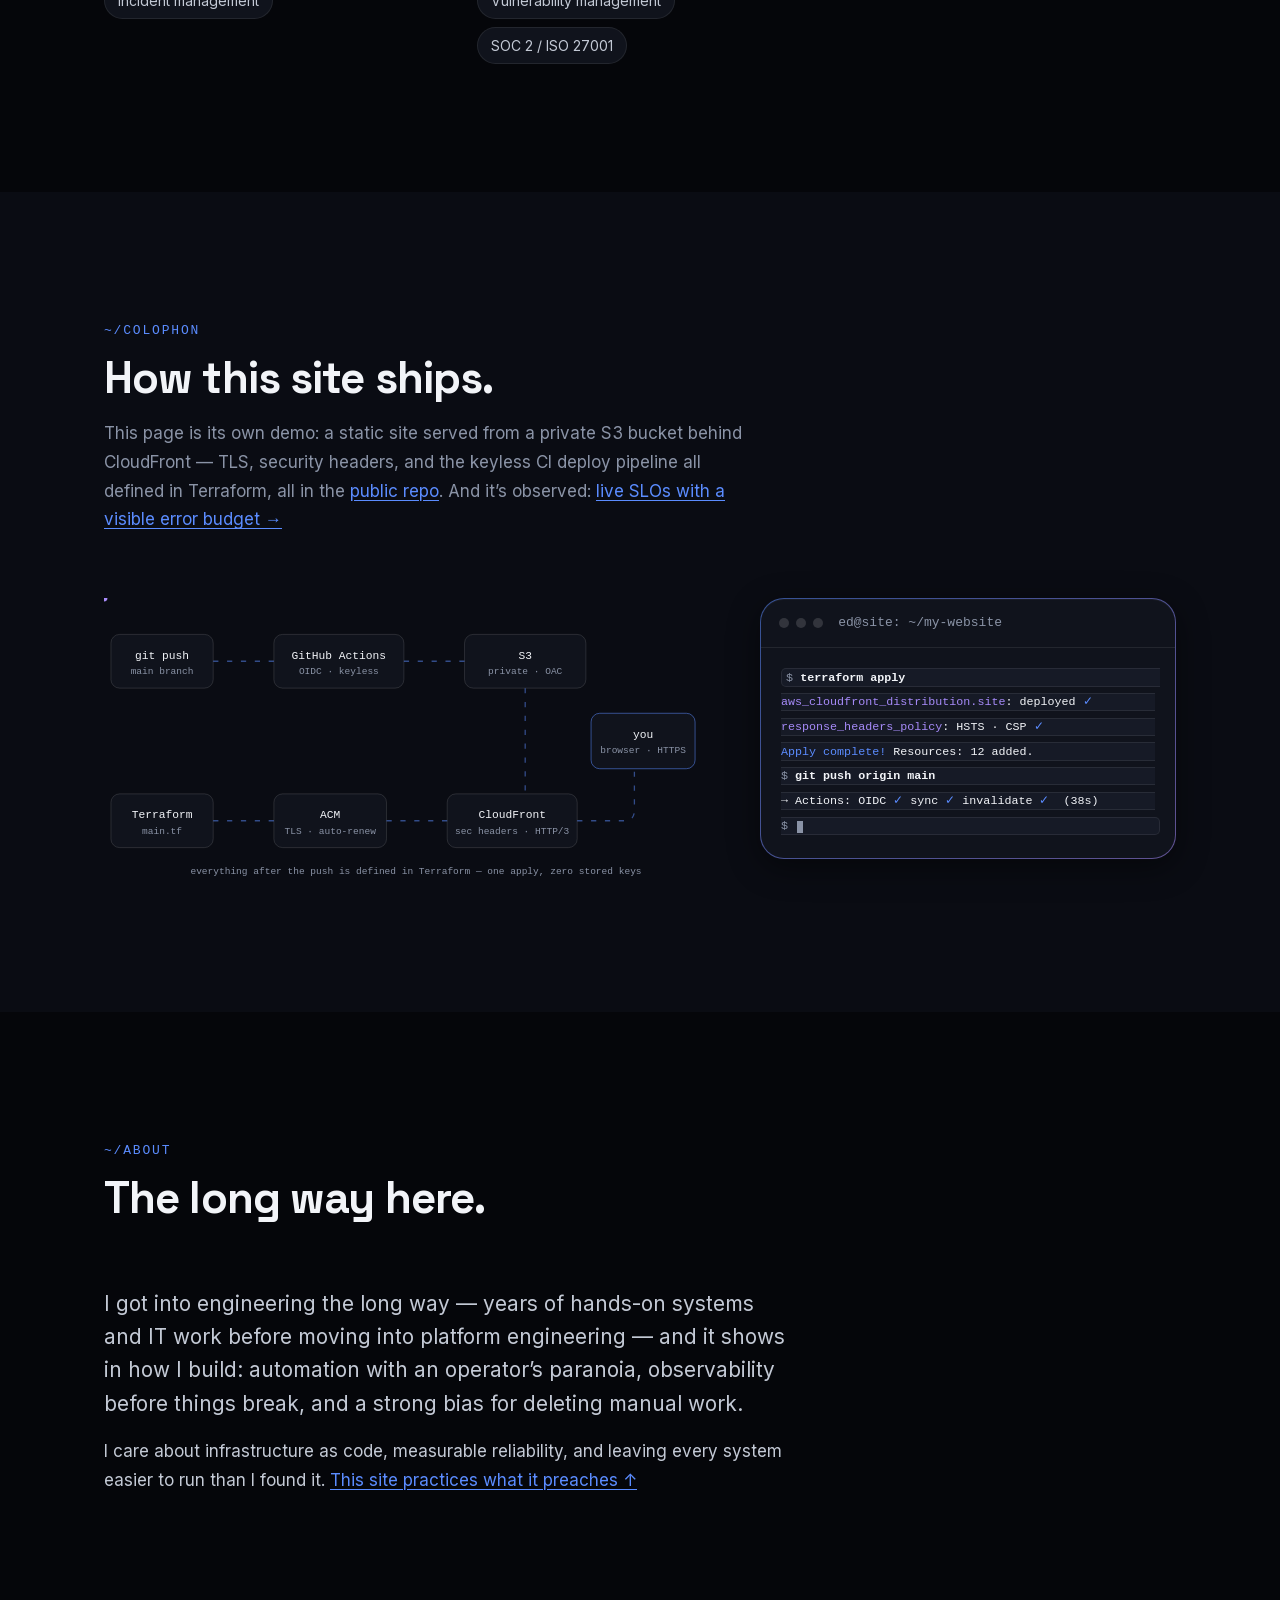
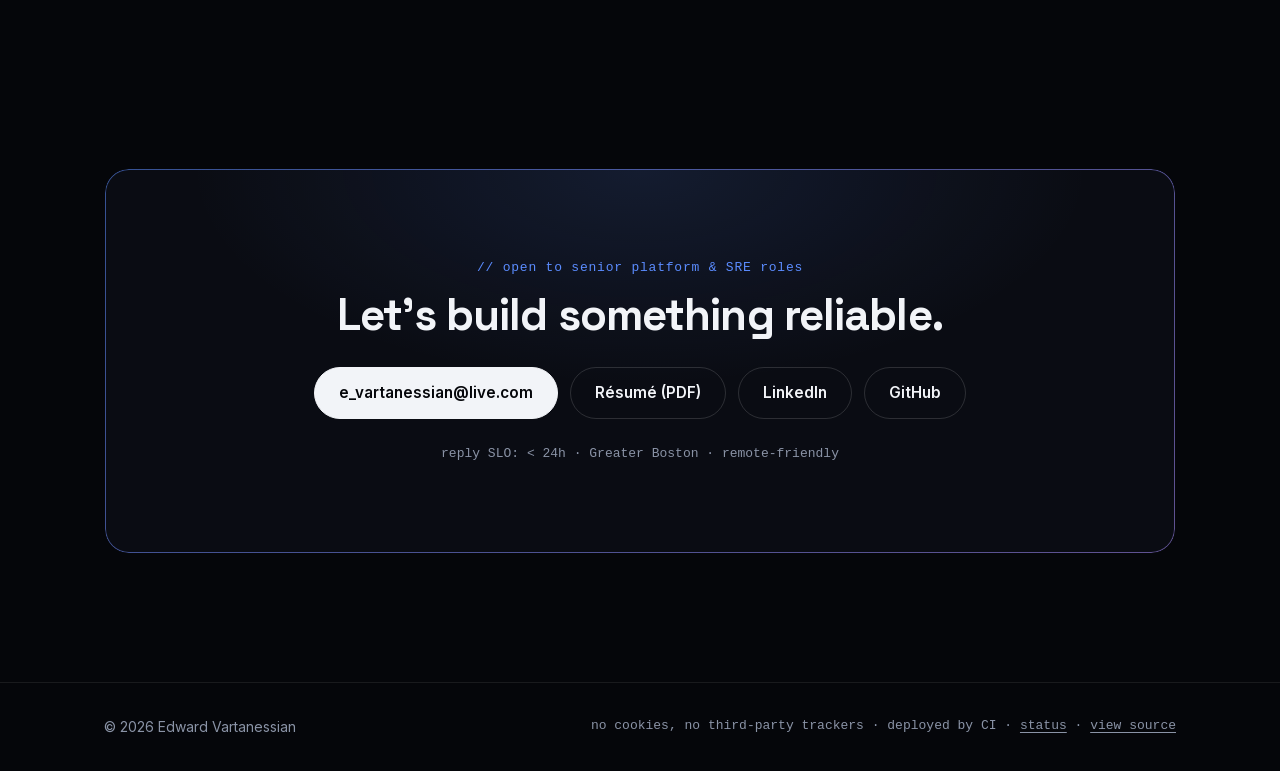
==== commit 7e11f10b: "Turn on CloudFront access logs, and make the privacy copy true again The RUM beacon cannot answer "w" ====
--- a/index.html
+++ b/index.html
@@ -418,7 +418,7 @@
   <footer class="site-footer">
     <div class="container footer-row">
       <p>© 2026 Edward Vartanessian</p>
-      <p class="footer-mono">no cookies, no trackers · deployed by CI · <a href="observability.html">status</a> · <a href="https://github.com/EddieV2/my-website" rel="noopener" target="_blank">view source</a></p>
+      <p class="footer-mono">no cookies, no third-party trackers · deployed by CI · <a href="observability.html">status</a> · <a href="https://github.com/EddieV2/my-website" rel="noopener" target="_blank">view source</a></p>
     </div>
   </footer>
 
